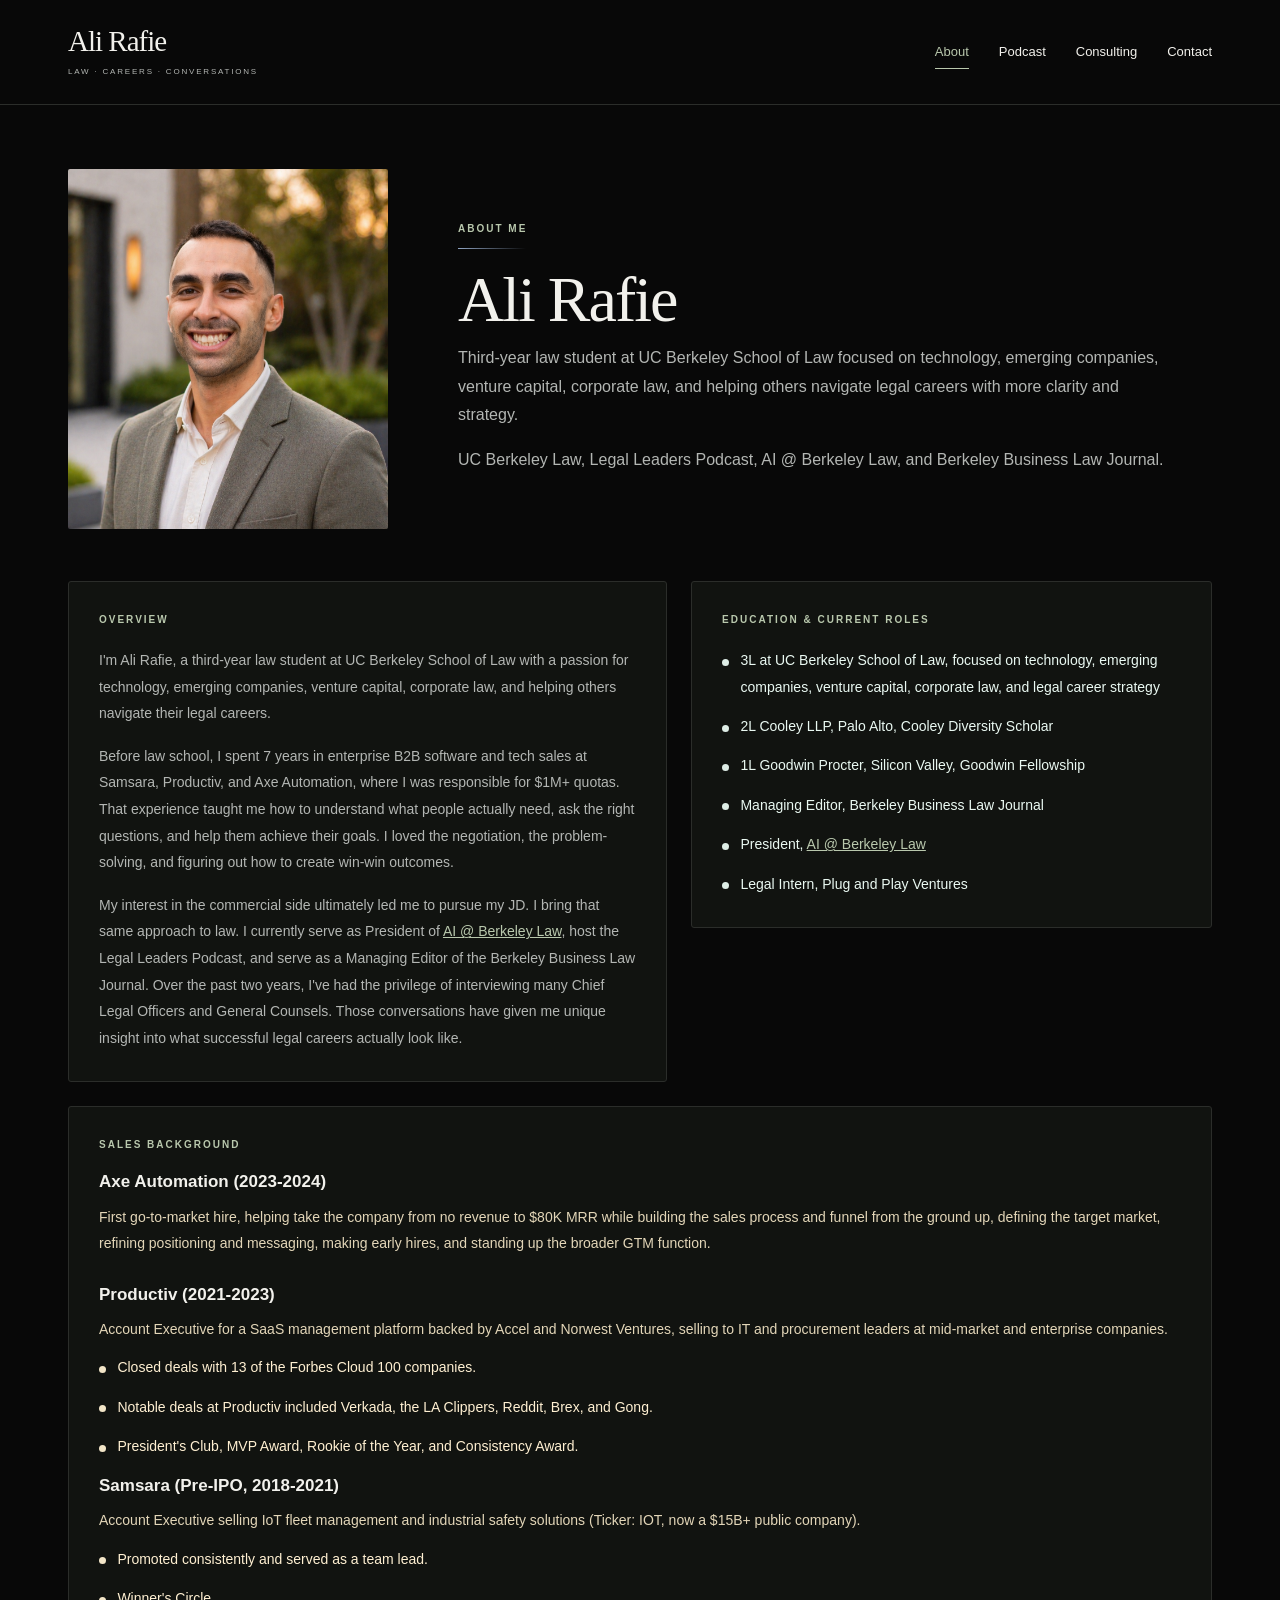
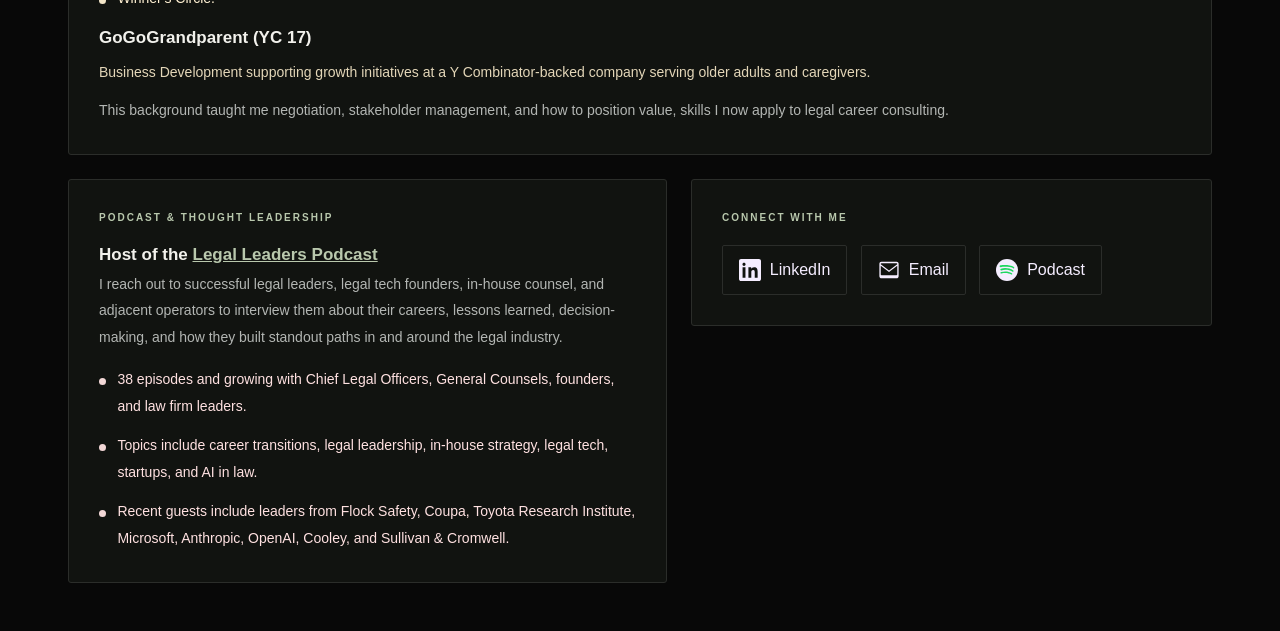
==== index.html @ e209bf21 "Remove duplicate people section label" ====
<!DOCTYPE html>
<html lang="en">
<head>
    <meta charset="UTF-8">
    <meta name="viewport" content="width=device-width, initial-scale=1.0">
    <title>Ali Rafie | UC Berkeley Law | Legal Leaders Podcast | Legal Career Consulting</title>
    <meta name="description" content="Ali Rafie is a UC Berkeley Law student, Legal Leaders Podcast host, and consultant focused on law school admissions, BigLaw recruiting, startups, corporate law, and legal career strategy." />
    <link rel="canonical" href="https://alirafie.com/" />
    <meta property="og:type" content="website" />
    <meta property="og:title" content="Ali Rafie | UC Berkeley Law | Legal Leaders Podcast | Legal Career Consulting" />
    <meta property="og:description" content="UC Berkeley Law student, Legal Leaders Podcast host, and consultant focused on law school admissions, BigLaw recruiting, startups, corporate law, and legal career strategy." />
    <meta property="og:url" content="https://alirafie.com/" />
    <meta property="og:image" content="https://alirafie.com/ChatGPT%20Image%20Apr%2019,%202026,%2010_20_06%20PM.png" />
    <meta name="twitter:card" content="summary_large_image" />
    <meta name="twitter:title" content="Ali Rafie | UC Berkeley Law | Legal Leaders Podcast | Legal Career Consulting" />
    <meta name="twitter:description" content="UC Berkeley Law student, Legal Leaders Podcast host, and consultant focused on law school admissions, BigLaw recruiting, startups, corporate law, and legal career strategy." />
    <meta name="twitter:image" content="https://alirafie.com/ChatGPT%20Image%20Apr%2019,%202026,%2010_20_06%20PM.png" />
    <script type="application/ld+json">
        {
            "@context": "https://schema.org",
            "@graph": [
                {
                    "@type": "Person",
                    "name": "Ali Rafie",
                    "url": "https://alirafie.com/",
                    "image": "https://alirafie.com/ChatGPT%20Image%20Apr%2019,%202026,%2010_20_06%20PM.png",
                    "jobTitle": "Law Student and Legal Career Consultant",
                    "affiliation": {
                        "@type": "CollegeOrUniversity",
                        "name": "UC Berkeley School of Law"
                    },
                    "sameAs": [
                        "https://www.linkedin.com/in/alirafie/",
                        "https://open.spotify.com/show/1u63TqRwYn2BxmLv1C9Q7E"
                    ]
                },
                {
                    "@type": "PodcastSeries",
                    "name": "Legal Leaders Podcast",
                    "url": "https://alirafie.com/#podcast",
                    "image": "https://alirafie.com/Facebook-Header%20copy.jpg",
                    "author": {
                        "@type": "Person",
                        "name": "Ali Rafie"
                    }
                },
                {
                    "@type": "WebSite",
                    "name": "Ali Rafie",
                    "url": "https://alirafie.com/"
                }
            ]
        }
    </script>
    <style>
        :root {
            --page-bg: #0f1419;
            --surface: #1a1f2e;
            --surface-2: #2a3441;
            --surface-3: #22303c;
            --text-primary: #ffffff;
            --text-secondary: #a0adb8;
            --accent: #1D9BF0;
            --accent-2: #00B4D8;
            --highlight: #FF8C00;
            --border: rgba(255, 255, 255, 0.1);
            --shadow: 0 18px 50px rgba(0, 0, 0, 0.28);
        }
        body {
            margin: 0;
            font-family: Inter, system-ui, -apple-system, BlinkMacSystemFont, "Segoe UI", sans-serif;
            background: radial-gradient(circle at top, #16202a 0%, var(--page-bg) 55%, #0b1016 100%);
            color: var(--text-primary);
            transition: background 0.25s ease, color 0.25s ease;
        }
        body.about-mode {
            background: #000;
        }
        body.consulting-mode {
            background: linear-gradient(180deg, #f7f3ec 0%, #ede5d8 100%);
            color: #25303b;
        }
        body.contact-mode {
            background: radial-gradient(circle at top, #31262b 0%, #1d1519 48%, #0d090b 100%);
        }
        .navbar {
            display: flex;
            justify-content: center;
            gap: 2rem;
            background: rgba(15, 20, 25, 0.92);
            color: var(--text-primary);
            padding: 1rem 0;
            position: sticky;
            top: 0;
            z-index: 100;
            backdrop-filter: blur(14px);
            border-bottom: 1px solid var(--border);
        }
        body.about-mode .navbar {
            background: rgba(0, 0, 0, 0.92);
            border-bottom-color: rgba(255, 255, 255, 0.08);
        }
        body.consulting-mode .navbar {
            background: rgba(255, 251, 245, 0.94);
            border-bottom-color: rgba(31, 62, 96, 0.1);
        }
        body.contact-mode .navbar {
            background: rgba(21, 14, 17, 0.92);
            border-bottom-color: rgba(255, 140, 122, 0.22);
        }
        .navbar a {
            color: var(--text-primary);
            text-decoration: none;
            font-weight: bold;
            transition: color 0.2s;
        }
        body.consulting-mode .navbar a {
            color: #31455c;
        }
        body.contact-mode .navbar a {
            color: #fff1ee;
        }
        .navbar a:hover {
            color: var(--accent);
        }
        body.consulting-mode .navbar a:hover {
            color: #9b7b3a;
        }
        body.contact-mode .navbar a:hover {
            color: #ff9b8b;
        }
        .container {
            max-width: 1240px;
            margin: 2.5rem auto;
            background: var(--surface);
            border-radius: 20px;
            box-shadow: var(--shadow);
            padding: 2.5rem 2.5rem;
            border: 1px solid var(--border);
        }
        body.about-mode .container {
            background: #111;
            border-color: rgba(255, 255, 255, 0.08);
            box-shadow: 0 4px 32px rgba(0, 0, 0, 0.35);
        }
        body.consulting-mode .container {
            background: linear-gradient(180deg, rgba(255, 255, 255, 0.98) 0%, rgba(249, 245, 237, 0.98) 100%);
            border-color: rgba(31, 62, 96, 0.08);
            box-shadow: 0 24px 60px rgba(37, 48, 59, 0.08);
        }
        body.contact-mode .container {
            background: linear-gradient(180deg, #1d1519 0%, #140f12 100%);
            border-color: rgba(255, 140, 122, 0.16);
            box-shadow: 0 18px 50px rgba(0, 0, 0, 0.34);
        }
        .profile-img {
            width: 280px;
            height: 280px;
            border-radius: 50%;
            object-fit: cover;
            margin-bottom: 24px;
            display: block;
            margin-left: auto;
            margin-right: auto;
            box-shadow: 0 4px 24px rgba(0,0,0,0.18);
            border: 4px solid transparent;
        }
        .podcast .profile-img {
            width: 100%;
            max-width: 420px;
            height: auto;
            border-radius: 12px;
            object-fit: contain;
            margin-bottom: 32px;
            box-shadow: 0 4px 24px rgba(0,0,0,0.18);
            background: #181818;
        }
        .about-section {
            width: 100%;
            color: #f5f5f5;
            display: grid;
            gap: 1.4rem;
            font-family: "Segoe UI", Arial, sans-serif;
        }
        .about-hero {
            display: grid;
            grid-template-columns: 320px minmax(0, 1fr);
            gap: 2rem;
            align-items: center;
            padding: 1.5rem 0 1rem 0;
        }
        .about-hero-copy {
            align-self: center;
        }
        .about-section .profile-img {
            width: 320px;
            height: 320px;
            object-fit: contain;
            border-radius: 20px;
            margin-bottom: 0;
            background: #111;
            border: 8px solid #111;
            box-shadow: 0 22px 44px rgba(0, 0, 0, 0.34);
        }
        .about-hero-copy h2 {
            margin: 0 0 0.75rem 0;
            font-size: clamp(2.6rem, 5vw, 3.4rem);
            letter-spacing: 0.01em;
            text-align: left;
        }
        .about-kicker {
            display: block;
            margin-bottom: 1rem;
            color: #9fb6d8;
            font-size: 0.82rem;
            font-weight: 700;
            letter-spacing: 0.18em;
            text-transform: uppercase;
        }
        .about-kicker::after {
            content: "";
            display: block;
            width: 68px;
            height: 1px;
            margin-top: 0.9rem;
            background: linear-gradient(90deg, rgba(159, 182, 216, 0.9), rgba(159, 182, 216, 0));
        }
        .about-intro {
            max-width: 720px;
            margin: 0 0 1rem 0;
            color: #ccd2dc;
            font-size: 1.06rem;
            line-height: 1.85;
        }
        .about-subtitle {
            margin: 0;
            color: #aeb8c6;
            font-size: 0.98rem;
            line-height: 1.8;
            max-width: 720px;
        }
        .about-grid {
            display: grid;
            grid-template-columns: 1fr;
            gap: 0;
        }
        .about-card {
            padding: 2.25rem 0;
            border-radius: 0;
            border: none;
            border-top: 1px solid rgba(255, 255, 255, 0.08);
            background: transparent;
            box-shadow: none;
        }
        .about-card.overview-card {
            border-top: none;
        }
        .about-card.education-card {
        }
        .about-card.sales-card {
        }
        .about-card.podcast-card {
        }
        .about-card.connect-card {
        }
        .about-section .section-title {
            margin: 0 0 1rem 0;
            font-size: 1.18rem;
            font-weight: 700;
            letter-spacing: 0.08em;
            text-transform: uppercase;
        }
        .about-card.overview-card .section-title {
            color: #b9d4ff;
        }
        .about-card.education-card .section-title {
            color: #9fe1c4;
        }
        .about-card.sales-card .section-title {
            color: #e9c982;
        }
        .about-card.podcast-card .section-title {
            color: #e1a8b6;
        }
        .about-card.connect-card .section-title {
            color: #c3b4e7;
        }
        .about-section p {
            font-size: 1.03rem;
            line-height: 1.8;
            color: #d1d7e0;
            margin: 0 0 1rem 0;
        }
        .about-section p:last-child {
            margin-bottom: 0;
        }
        .about-section ul,
        .about-section .sales-list,
        .about-section .podcast-list {
            list-style: none;
            padding: 0;
            margin: 0;
            display: grid;
            gap: 0.8rem;
        }
        .about-section ul li,
        .about-section .sales-list li,
        .about-section .podcast-list li {
            position: relative;
            padding-left: 1.15rem;
            color: #eef2f7;
            line-height: 1.7;
        }
        .about-section ul li:before,
        .about-section .sales-list li:before,
        .about-section .podcast-list li:before {
            content: "";
            position: absolute;
            left: 0;
            top: 0.72rem;
            width: 7px;
            height: 7px;
            border-radius: 50%;
            background: currentColor;
            opacity: 0.95;
        }
        .about-card.education-card ul li {
            color: #eaf9f2;
        }
        .about-card.sales-card .sales-list li {
            color: #fff0d2;
        }
        .about-card.podcast-card .podcast-list li {
            color: #ffe1e1;
        }
        .about-section .company {
            margin: 1.25rem 0 0.35rem 0;
            font-size: 1.1rem;
            font-weight: 700;
            color: #fff;
        }
        .about-section .company:first-of-type {
            margin-top: 0;
        }
        .about-section .role {
            margin-bottom: 0.75rem;
            color: #b8c0cb;
            line-height: 1.7;
        }
        .about-company-stack {
            display: grid;
            gap: 1rem;
        }
        .about-company-block {
            display: grid;
            grid-template-columns: minmax(0, 1fr);
            gap: 0.7rem;
            align-items: start;
        }
        .about-company-header {
            display: flex;
            align-items: center;
            gap: 0.9rem;
            flex-wrap: wrap;
        }
        .about-company-logo {
            display: block;
            width: auto;
            max-width: 130px;
            height: 28px;
            object-fit: contain;
        }
        .about-company-stack {
            margin-top: 0.25rem;
        }
        .about-card.sales-card .role {
            color: #e3d6b8;
        }
        .about-card.sales-card .company {
            margin-top: 0;
            margin-bottom: 0;
        }
        .about-section .connect-links {
            display: flex;
            flex-wrap: wrap;
            gap: 0.85rem;
            align-items: center;
        }
        .about-section .connect-links a {
            color: #f5edff;
            font-size: 1rem;
            text-decoration: none;
            transition: transform 0.2s, border-color 0.2s, background 0.2s;
            display: inline-flex;
            align-items: center;
            gap: 0.55rem;
            padding: 0.8rem 1rem;
            border-radius: 14px;
            border: 1px solid rgba(212, 187, 255, 0.2);
            background: rgba(212, 187, 255, 0.08);
        }
        .about-section .connect-links a:hover {
            transform: translateY(-2px);
            border-color: rgba(212, 187, 255, 0.4);
            background: rgba(212, 187, 255, 0.14);
        }
        .about-section .connect-links svg {
            width: 22px;
            height: 22px;
            vertical-align: middle;
        }
        @media (max-width: 900px) {
            .container {
                max-width: 98vw;
                padding: 1.2rem 0.5rem;
            }
            .about-hero,
            .about-grid {
                grid-template-columns: 1fr;
            }
            .about-section .profile-img {
                width: min(95vw, 320px);
                height: auto;
            }
            .about-company-block {
                grid-template-columns: 1fr;
            }
            .about-company-logo {
                max-width: 120px;
                height: 26px;
            }
        }
        .about-section h2 {
            font-size: 2.2rem;
            font-weight: 700;
            margin-bottom: 0.5rem;
        }
        .about-section .subheading {
            font-size: 1.15rem;
            font-weight: 500;
            color: #bbb;
            margin-bottom: 1.5rem;
            text-align: center;
        }
        .about-section .bio {
            font-size: 1.08rem;
            line-height: 1.7;
            margin-bottom: 1.5rem;
            text-align: left;
            max-width: 600px;
        }
        .about-section .credentials {
            list-style: none;
            padding: 0;
            margin: 0 0 1.5rem 0;
            width: 100%;
            max-width: 600px;
        }
        .about-section .credentials li {
            padding: 0.4rem 0 0.4rem 1.5rem;
            position: relative;
            font-size: 1rem;
        }
        .about-section .credentials li:before {
            content: '\2022';
            position: absolute;
            left: 0;
            color: #ff5252;
            font-size: 1.2rem;
            top: 0.2rem;
        }
        .about-section .links {
            display: flex;
            gap: 1.2rem;
            margin-bottom: 1.5rem;
            align-items: center;
        }
        .about-section .links a {
            color: #ff5252;
            text-decoration: none;
            font-weight: 500;
            transition: color 0.2s, border-bottom 0.2s;
            border-bottom: 1.5px solid transparent;
        }
        .about-section .links a:hover {
            color: #fff;
            border-bottom: 1.5px solid #ff5252;
        }
        .about-section .linkedin {
            width: 28px;
            height: 28px;
            display: inline-block;
            vertical-align: middle;
            filter: grayscale(1) brightness(2);
            transition: filter 0.2s;
        }
        .about-section .linkedin:hover {
            filter: grayscale(0) brightness(1.2);
        }
        .about-section .interests {
            font-size: 0.97rem;
            color: #aaa;
            margin-top: 2rem;
            text-align: center;
        }
        @media (max-width: 700px) {
            .about-section {
                padding: 1.2rem 0.5rem 1.2rem 0.5rem;
            }
            .about-section .bio, .about-section .credentials {
                max-width: 98vw;
            }
            .profile-img {
                width: 95vw;
                height: auto;
                max-width: 320px;
                max-height: 320px;
            }
        }
        .about-section a,
        .about-section a:visited {
            color: #ff5252;
        }
        h2 {
            text-align: center;
            margin-top: 0;
        }
        .red {
            color: red;
        }
        .section {
            display: none;
        }
        .section.active {
            display: block;
        }
        .podcast-section {
            display: none;
        }
        .podcast-section.active {
            display: block;
        }
        .podcast-page {
            padding: 1.5rem 0 2.5rem 0;
        }
        .podcast-hero {
            display: grid;
            grid-template-columns: 1fr;
            gap: 2rem;
            align-items: stretch;
            margin-bottom: 3rem;
        }
        .podcast-banner {
            width: min(100%, 860px);
            height: auto;
            display: block;
            margin: 0 auto;
            border-radius: 22px;
            border: 1px solid var(--border);
            box-shadow: var(--shadow);
            background: #0f1419;
        }
        .podcast-cover {
            width: 100%;
            max-width: 360px;
            height: auto;
            display: block;
            margin: 0 auto;
            border-radius: 24px;
            object-fit: contain;
            background: var(--surface-2);
            border: 1px solid var(--border);
            box-shadow: var(--shadow);
        }
        .podcast-hero-copy h2 {
            margin-bottom: 0.75rem;
            font-size: clamp(2.5rem, 5vw, 3rem);
            text-align: left;
        }
        .podcast-subtitle {
            margin: 0 0 1.5rem 0;
            color: var(--text-secondary);
            font-size: 1.1rem;
            line-height: 1.7;
            max-width: 720px;
        }
        .podcast-stat-row,
        .podcast-actions,
        .podcast-toolbar,
        .podcast-toolbar-actions,
        .episode-tags,
        .episode-links,
        .podcast-platform-links {
            display: flex;
            flex-wrap: wrap;
            gap: 0.75rem;
        }
        .podcast-stat-chip,
        .podcast-platform-links a {
            padding: 0.75rem 1rem;
            border-radius: 999px;
            background: rgba(255, 255, 255, 0.05);
            border: 1px solid var(--border);
            color: var(--text-primary);
            font-size: 0.96rem;
        }
        .podcast-toolbar {
            justify-content: space-between;
            align-items: center;
            gap: 1rem;
            margin-bottom: 3rem;
        }
        .podcast-search {
            flex: 1 1 380px;
            min-width: 260px;
            padding: 0.95rem 1rem;
            border-radius: 12px;
            border: 1px solid var(--border);
            background: var(--surface-2);
            color: var(--text-primary);
            font-size: 1rem;
        }
        .podcast-search::placeholder {
            color: var(--text-secondary);
        }
        .podcast-filter {
            padding: 0.9rem 1rem;
            border-radius: 12px;
            border: 1px solid var(--border);
            background: var(--surface-2);
            color: var(--text-primary);
            font-size: 0.98rem;
        }
        .section-block {
            margin-top: 5rem;
        }
        .section-block:first-of-type {
            margin-top: 0;
        }
        .section-heading-row {
            display: flex;
            flex-wrap: wrap;
            justify-content: space-between;
            align-items: flex-end;
            gap: 1rem;
            margin-bottom: 2rem;
        }
        .section-heading-row h3 {
            margin: 0;
            font-size: clamp(1.9rem, 4vw, 2rem);
            color: var(--text-primary);
        }
        .section-subtitle {
            margin: 0.6rem 0 0 0;
            color: var(--text-secondary);
            font-size: 1rem;
            line-height: 1.6;
            max-width: 760px;
        }
        .section-count {
            color: var(--text-secondary);
            font-size: 0.95rem;
            white-space: nowrap;
        }
        .section-rule {
            width: 100%;
            height: 2px;
            background: linear-gradient(90deg, var(--accent) 0%, rgba(29, 155, 240, 0.1) 100%);
            border-radius: 999px;
            margin-top: 1rem;
        }
        .episode-list {
            display: grid;
            gap: 1.25rem;
        }
        .episode-card {
            display: grid;
            grid-template-columns: 100px minmax(0, 1fr) 220px;
            gap: 1.5rem;
            align-items: start;
            background: var(--surface-2);
            border: 1px solid var(--border);
            border-radius: 12px;
            padding: 24px;
            transition: transform 0.3s ease, box-shadow 0.3s ease, border-color 0.3s ease;
        }
        .episode-card:hover {
            transform: translateY(-4px);
            box-shadow: 0 22px 60px rgba(0, 0, 0, 0.28);
            border-color: rgba(29, 155, 240, 0.6);
        }
        .episode-avatar-wrap {
            position: relative;
        }
        .episode-avatar,
        .episode-avatar-fallback {
            width: 100px;
            height: 100px;
            border-radius: 50%;
            display: flex;
            align-items: center;
            justify-content: center;
            border: 2px solid rgba(255, 255, 255, 0.12);
            box-shadow: 0 12px 30px rgba(0, 0, 0, 0.24);
            overflow: hidden;
        }
        .episode-avatar {
            object-fit: cover;
            background: var(--surface-3);
        }
        .episode-avatar-fallback {
            color: #fff;
            font-size: 1.55rem;
            font-weight: 700;
            letter-spacing: 0.04em;
        }
        .episode-badge {
            position: absolute;
            top: -8px;
            right: -10px;
            padding: 0.35rem 0.55rem;
            border-radius: 999px;
            background: var(--highlight);
            color: #09121a;
            font-size: 0.7rem;
            font-weight: 800;
            letter-spacing: 0.08em;
            text-transform: uppercase;
        }
        .episode-content {
            min-width: 0;
        }
        .episode-title {
            display: inline-block;
            color: var(--text-primary);
            text-decoration: none;
            font-size: 1.25rem;
            font-weight: 700;
            line-height: 1.4;
            margin-bottom: 0.45rem;
        }
        .episode-title:hover {
            color: var(--accent);
        }
        .episode-guest {
            color: var(--text-secondary);
            font-size: 1rem;
            margin-bottom: 0.35rem;
        }
        .episode-meta-line {
            color: var(--text-secondary);
            font-size: 0.9rem;
            margin-bottom: 0.85rem;
        }
        .episode-summary {
            color: #d8e0e8;
            font-size: 0.97rem;
            line-height: 1.7;
            margin: 0 0 1rem 0;
        }
        .topic-tag {
            padding: 6px 12px;
            border-radius: 16px;
            font-size: 0.75rem;
            font-weight: 700;
            letter-spacing: 0.08em;
            text-transform: uppercase;
            border: 1px solid transparent;
        }
        .tag-leadership {
            color: #7ec8ff;
            background: rgba(29, 155, 240, 0.14);
            border-color: rgba(29, 155, 240, 0.28);
        }
        .tag-in-house {
            color: #72f0ff;
            background: rgba(0, 180, 216, 0.14);
            border-color: rgba(0, 180, 216, 0.28);
        }
        .tag-biglaw {
            color: #c6b4ff;
            background: rgba(130, 96, 255, 0.14);
            border-color: rgba(130, 96, 255, 0.28);
        }
        .tag-legal-tech {
            color: #8be28f;
            background: rgba(46, 204, 113, 0.14);
            border-color: rgba(46, 204, 113, 0.28);
        }
        .tag-startups {
            color: #ffc27a;
            background: rgba(255, 140, 0, 0.14);
            border-color: rgba(255, 140, 0, 0.28);
        }
        .tag-career-transitions {
            color: #ffb3d2;
            background: rgba(255, 86, 146, 0.14);
            border-color: rgba(255, 86, 146, 0.28);
        }
        .tag-ai {
            color: #ff9f9f;
            background: rgba(255, 82, 82, 0.14);
            border-color: rgba(255, 82, 82, 0.28);
        }
        .episode-media {
            display: flex;
            flex-direction: column;
            align-items: center;
            gap: 0.85rem;
        }
        .episode-short,
        .episode-short-placeholder {
            width: 200px;
            height: 355px;
            border-radius: 16px;
            border: 1px solid var(--border);
            background: #111926;
            overflow: hidden;
        }
        .episode-short {
            display: block;
        }
        .episode-short-placeholder {
            display: flex;
            flex-direction: column;
            justify-content: center;
            align-items: center;
            padding: 1rem;
            text-align: center;
            color: var(--text-secondary);
        }
        .short-placeholder-label {
            font-size: 0.7rem;
            text-transform: uppercase;
            letter-spacing: 0.1em;
            color: var(--accent-2);
            margin-bottom: 0.55rem;
        }
        .short-placeholder-token {
            font-family: ui-monospace, SFMono-Regular, Menlo, Monaco, Consolas, monospace;
            font-size: 0.74rem;
            line-height: 1.55;
            color: #d9e6f2;
            word-break: break-word;
        }
        .episode-links {
            margin-top: 1rem;
            align-items: center;
        }
        .episode-feature-links {
            display: flex;
            flex-wrap: wrap;
            gap: 0.7rem;
            margin-top: 0.85rem;
        }
        .episode-feature-link {
            display: inline-flex;
            align-items: center;
            min-height: 40px;
            padding: 0.65rem 0.9rem;
            border-radius: 8px;
            border: 1px solid rgba(203, 170, 104, 0.26);
            background: rgba(203, 170, 104, 0.1);
            color: #f2dba9;
            font-size: 0.86rem;
            font-weight: 700;
            text-decoration: none;
        }
        .episode-feature-link:hover {
            border-color: rgba(203, 170, 104, 0.44);
            background: rgba(203, 170, 104, 0.16);
        }
        .podcast-button {
            display: inline-flex;
            align-items: center;
            justify-content: center;
            min-height: 48px;
            padding: 12px 24px;
            border-radius: 8px;
            border: 1px solid transparent;
            font-size: 1rem;
            font-weight: 600;
            text-decoration: none;
            transition: transform 0.25s ease, background 0.25s ease, border-color 0.25s ease, color 0.25s ease;
            cursor: pointer;
        }
        .podcast-button:hover {
            transform: scale(1.05);
        }
        .podcast-button.primary {
            background: var(--accent);
            color: #fff;
        }
        .podcast-button.primary:hover {
            background: #1488d2;
        }
        .podcast-button.secondary {
            background: transparent;
            border-color: rgba(29, 155, 240, 0.55);
            color: var(--accent);
        }
        .podcast-button.secondary:hover {
            background: rgba(29, 155, 240, 0.1);
        }
        .podcast-button.disabled {
            opacity: 0.65;
        }
        .podcast-button.brand-button {
            gap: 0.55rem;
        }
        .podcast-button.brand-spotify {
            background: #1ED760;
            border-color: #1ED760;
            color: #000000;
        }
        .podcast-button.brand-spotify:hover {
            background: #1ED760;
        }
        .podcast-button.brand-youtube {
            background: #FF0000;
            border-color: #FF0000;
            color: #FFFFFF;
        }
        .podcast-button.brand-youtube:hover {
            background: #FF0000;
        }
        .podcast-button.brand-apple {
            background: #872EC4;
            border-color: #872EC4;
            color: #FFFFFF;
        }
        .podcast-button.brand-apple:hover {
            background: #872EC4;
        }
        .podcast-button .button-icon {
            width: 18px;
            height: 18px;
            display: inline-block;
            flex: 0 0 auto;
        }
        .podcast-empty {
            padding: 1.5rem;
            border-radius: 12px;
            background: rgba(255, 255, 255, 0.04);
            border: 1px dashed rgba(255, 255, 255, 0.15);
            color: var(--text-secondary);
        }
        .subscribe-card {
            margin-top: 5rem;
            padding: 2rem;
            background: linear-gradient(135deg, rgba(29, 155, 240, 0.12), rgba(0, 180, 216, 0.08));
            border: 1px solid rgba(29, 155, 240, 0.2);
            border-radius: 18px;
        }
        .podcast-press-strip {
            margin-top: 1rem;
            padding: 0.85rem;
            border-radius: 12px;
            background: rgba(255, 255, 255, 0.04);
            border: 1px solid rgba(203, 170, 104, 0.18);
        }
        .podcast-press-heading {
            margin-bottom: 0.55rem;
            color: var(--text-secondary);
            font-size: 0.78rem;
            font-weight: 800;
            letter-spacing: 0.12em;
            text-transform: uppercase;
        }
        .podcast-press-links {
            display: flex;
            flex-wrap: wrap;
            gap: 0.6rem;
        }
        .podcast-press-link {
            display: inline-flex;
            align-items: center;
            min-height: 38px;
            padding: 0.6rem 0.8rem;
            border-radius: 8px;
            border: 1px solid rgba(29, 155, 240, 0.24);
            background: rgba(29, 155, 240, 0.08);
            color: var(--text-primary);
            font-size: 0.86rem;
            font-weight: 700;
            text-decoration: none;
        }
        .podcast-press-link:hover {
            border-color: rgba(29, 155, 240, 0.42);
            background: rgba(29, 155, 240, 0.12);
        }
        .consulting-feature-card {
            margin-top: 3rem;
            padding: 1.7rem 1.8rem;
            border-radius: 18px;
            background: rgba(255, 255, 255, 0.04);
            border: 1px solid rgba(203, 170, 104, 0.18);
        }
        .consulting-feature-card h3 {
            margin: 0 0 0.75rem 0;
            font-size: 1.55rem;
        }
        .consulting-feature-card p {
            margin: 0 0 1rem 0;
            color: var(--text-secondary);
            line-height: 1.7;
            max-width: 820px;
        }
        .feature-link-card {
            display: block;
            padding: 1rem;
            border-radius: 12px;
            border: 1px solid rgba(29, 155, 240, 0.22);
            background: rgba(29, 155, 240, 0.08);
            color: var(--text-primary);
            text-decoration: none;
        }
        .feature-link-card:hover {
            border-color: rgba(29, 155, 240, 0.42);
            background: rgba(29, 155, 240, 0.12);
        }
        .feature-link-card span {
            display: block;
            margin-bottom: 0.4rem;
            color: var(--accent-2);
            font-size: 0.76rem;
            font-weight: 800;
            letter-spacing: 0.12em;
            text-transform: uppercase;
        }
        .feature-link-card strong {
            display: block;
            margin-bottom: 0.4rem;
            font-size: 1rem;
            line-height: 1.4;
        }
        .feature-link-card p {
            margin: 0;
            font-size: 0.92rem;
        }
        .subscribe-card h3 {
            margin: 0 0 0.75rem 0;
            font-size: 1.8rem;
        }
        .subscribe-card p {
            margin: 0 0 1rem 0;
            color: var(--text-secondary);
            line-height: 1.7;
            max-width: 720px;
        }
        .subscribe-form {
            display: flex;
            flex-wrap: wrap;
            gap: 0.75rem;
            margin-bottom: 1rem;
        }
        .subscribe-form input {
            flex: 1 1 280px;
            min-height: 48px;
            padding: 0.9rem 1rem;
            border-radius: 10px;
            border: 1px solid var(--border);
            background: rgba(255, 255, 255, 0.05);
            color: var(--text-primary);
            font-size: 1rem;
        }
        .consulting-section {
            padding: 1rem 0 2rem 0;
        }
        body.consulting-mode .consulting-section {
            color: #25303b;
        }
        .consulting-section .profile-img {
            width: 100%;
            max-width: 280px;
            height: auto;
            border-radius: 20px;
            object-fit: cover;
            margin-bottom: 1.75rem;
        }
        .consulting-hero {
            text-align: center;
            margin-bottom: 2.5rem;
        }
        .consulting-kicker {
            display: inline-block;
            margin-bottom: 1rem;
            font-size: 0.95rem;
            font-weight: 800;
            letter-spacing: 0.18em;
            text-transform: uppercase;
            color: #8e6b2f;
        }
        .consulting-hero h2 {
            font-size: clamp(2.2rem, 4vw, 3rem);
            margin-bottom: 0.75rem;
        }
        .consulting-subtitle {
            max-width: 760px;
            margin: 0 auto 1rem auto;
            color: var(--text-secondary);
            font-size: 1.08rem;
            line-height: 1.8;
        }
        .consulting-availability-note {
            margin-top: 0.85rem;
            color: #6f7d89;
            font-size: 0.88rem;
            line-height: 1.55;
        }
        body.consulting-mode .consulting-subtitle {
            color: #5a6470;
        }
        .consulting-chip-row,
        .consulting-list,
        .consulting-outcomes {
            display: flex;
            flex-wrap: wrap;
            gap: 0.75rem;
        }
        .consulting-chip {
            padding: 0.7rem 1rem;
            border-radius: 999px;
            background: rgba(29, 155, 240, 0.12);
            border: 1px solid rgba(29, 155, 240, 0.2);
            color: #cfe9ff;
            font-size: 0.95rem;
        }
        body.consulting-mode .consulting-chip {
            background: rgba(31, 62, 96, 0.08);
            border-color: rgba(31, 62, 96, 0.16);
            color: #24384b;
        }
        .consulting-proof {
            margin: 2rem 0 2.5rem 0;
            padding: 1.75rem 1.8rem;
            border-radius: 18px;
            background: rgba(255, 255, 255, 0.04);
            border: 1px solid rgba(203, 170, 104, 0.14);
            box-shadow: 0 16px 36px rgba(0, 0, 0, 0.22);
        }
        body.consulting-mode .consulting-proof {
            background: linear-gradient(180deg, rgba(255, 255, 255, 0.96), rgba(246, 248, 251, 0.96));
            border-color: rgba(31, 62, 96, 0.1);
            box-shadow: 0 16px 36px rgba(37, 48, 59, 0.06);
        }
        body.consulting-mode .consulting-feature-card {
            background: linear-gradient(180deg, rgba(255, 255, 255, 0.96), rgba(246, 248, 251, 0.96));
            border-color: rgba(31, 62, 96, 0.1);
            box-shadow: 0 16px 36px rgba(37, 48, 59, 0.06);
        }
        body.consulting-mode .consulting-feature-card p {
            color: #52606d;
        }
        body.consulting-mode .consulting-feature-card .feature-link-card {
            background: rgba(31, 62, 96, 0.06);
            border-color: rgba(31, 62, 96, 0.12);
            color: #1f2f3d;
        }
        body.consulting-mode .consulting-feature-card .feature-link-card span {
            color: #8e6b2f;
        }
        .consulting-proof h3 {
            margin: 0 0 1rem 0;
            font-size: 1.55rem;
            line-height: 1.3;
        }
        .consulting-proof p {
            margin: 0 0 1rem 0;
            color: #c8cfbd;
            line-height: 1.8;
            max-width: 920px;
        }
        body.consulting-mode .consulting-proof p {
            color: #52606d;
        }
        .consulting-proof p:last-child {
            margin-bottom: 0;
        }
        .consulting-services {
            margin-top: 2.5rem;
        }
        .consulting-services-header {
            margin-bottom: 1.5rem;
        }
        .consulting-services-header h3 {
            margin: 0;
            font-size: clamp(2rem, 4vw, 2.4rem);
            letter-spacing: 0.01em;
        }
        .consulting-services-header p {
            margin: 0.9rem 0 0 0;
            color: #c8cfbd;
            line-height: 1.8;
            max-width: 920px;
        }
        body.consulting-mode .consulting-services-header p {
            color: #5a6470;
        }
        body.consulting-mode .consulting-services-header h3,
        body.consulting-mode .consulting-proof h3,
        body.consulting-mode .consulting-cta h3,
        body.consulting-mode .consulting-price-card h3,
        body.consulting-mode .consulting-steps-card h3 {
            color: #1f2f3d;
        }
        .consulting-service-grid {
            display: grid;
            grid-template-columns: repeat(2, minmax(0, 1fr));
            gap: 1.5rem;
            align-items: stretch;
        }
        .consulting-service-block {
            position: relative;
            padding: 1.8rem;
            border: 1px solid rgba(31, 62, 96, 0.12);
            border-radius: 24px;
            overflow: hidden;
            box-shadow: 0 18px 42px rgba(37, 48, 59, 0.08);
        }
        .consulting-service-block::before {
            content: "";
            position: absolute;
            inset: 0;
            pointer-events: none;
            border-radius: 24px;
            background: linear-gradient(180deg, rgba(255, 255, 255, 0.05), transparent 34%);
        }
        .consulting-service-block.applications {
            border-color: rgba(52, 98, 153, 0.26);
            background:
                radial-gradient(circle at top left, rgba(74, 160, 255, 0.18), transparent 42%),
                linear-gradient(180deg, rgba(242, 248, 255, 1), rgba(224, 235, 248, 1));
        }
        .consulting-service-block.recruiting {
            border-color: rgba(166, 126, 55, 0.28);
            background:
                radial-gradient(circle at top right, rgba(203, 170, 104, 0.2), transparent 42%),
                linear-gradient(180deg, rgba(255, 250, 240, 1), rgba(242, 229, 203, 1));
        }
        .consulting-service-label {
            display: inline-flex;
            align-items: center;
            margin-bottom: 1rem;
            padding: 0.45rem 0.8rem;
            border-radius: 999px;
            font-size: 0.76rem;
            font-weight: 800;
            letter-spacing: 0.14em;
            text-transform: uppercase;
        }
        .consulting-service-block.applications .consulting-service-label {
            background: rgba(52, 98, 153, 0.14);
            border: 1px solid rgba(52, 98, 153, 0.22);
            color: #1f456d;
        }
        .consulting-service-block.recruiting .consulting-service-label {
            background: rgba(166, 126, 55, 0.16);
            border: 1px solid rgba(166, 126, 55, 0.24);
            color: #5d4113;
        }
        .consulting-service-title {
            margin: 0 0 0.75rem 0;
            font-size: clamp(1.8rem, 3.5vw, 2.2rem);
            line-height: 1.2;
        }
        body.consulting-mode .consulting-service-title {
            color: #1f2f3d;
        }
        .consulting-service-copy {
            margin: 0 0 1rem 0;
            color: #c8cfbd;
            line-height: 1.8;
            max-width: 980px;
        }
        body.consulting-mode .consulting-service-copy {
            color: #42515f;
        }
        .consulting-service-list {
            list-style: none;
            padding: 0;
            margin: 1.15rem 0 0 0;
            display: grid;
            gap: 0.9rem;
            max-width: 980px;
        }
        .consulting-service-list li {
            position: relative;
            padding-left: 1.2rem;
            color: #dce2d1;
            line-height: 1.7;
        }
        body.consulting-mode .consulting-service-list li {
            color: #2f3c48;
        }
        .consulting-service-list li::before {
            content: "";
            position: absolute;
            left: 0;
            top: 0.72rem;
            width: 7px;
            height: 7px;
            border-radius: 50%;
            background: #d7b56c;
        }
        .consulting-service-block.applications .consulting-service-list li::before {
            background: #72c6ff;
            box-shadow: 0 0 0 5px rgba(114, 198, 255, 0.12);
        }
        .consulting-service-block.recruiting .consulting-service-list li::before {
            background: #a67e37;
            box-shadow: 0 0 0 5px rgba(166, 126, 55, 0.12);
        }
        .consulting-grid {
            display: grid;
            grid-template-columns: repeat(3, minmax(0, 1fr));
            gap: 1.25rem;
            margin: 2rem 0;
        }
        .consulting-card {
            background: var(--surface-2);
            border: 1px solid var(--border);
            border-radius: 16px;
            padding: 1.5rem;
            box-shadow: 0 16px 40px rgba(0, 0, 0, 0.18);
        }
        body.consulting-mode .consulting-card,
        body.consulting-mode .consulting-panel,
        body.consulting-mode .consulting-price-card,
        body.consulting-mode .consulting-steps-card {
            background: rgba(255, 255, 255, 0.94);
            border-color: rgba(31, 62, 96, 0.1);
            box-shadow: 0 16px 36px rgba(37, 48, 59, 0.06);
        }
        .consulting-card h3 {
            margin: 0 0 0.75rem 0;
            font-size: 1.18rem;
        }
        .consulting-card p {
            margin: 0;
            color: var(--text-secondary);
            line-height: 1.7;
        }
        body.consulting-mode .consulting-card p,
        body.consulting-mode .consulting-cta p {
            color: #556270;
        }
        .consulting-detail-grid {
            display: grid;
            grid-template-columns: 1.1fr 0.9fr;
            gap: 1.5rem;
            margin-top: 2rem;
        }
        .consulting-panel {
            background: rgba(255, 255, 255, 0.03);
            border: 1px solid var(--border);
            border-radius: 16px;
            padding: 1.5rem;
        }
        .consulting-panel h3 {
            margin: 0 0 1rem 0;
            font-size: 1.2rem;
        }
        .consulting-list {
            flex-direction: column;
            gap: 0.8rem;
        }
        .consulting-list-item {
            color: #dbe5ee;
            line-height: 1.65;
            padding-left: 1.1rem;
            position: relative;
        }
        body.consulting-mode .consulting-list-item,
        body.consulting-mode .consulting-step-copy,
        body.consulting-mode .consulting-payment-split {
            color: #4f5b67;
        }
        .consulting-list-item::before {
            content: "";
            position: absolute;
            left: 0;
            top: 0.68rem;
            width: 7px;
            height: 7px;
            border-radius: 50%;
            background: var(--accent-2);
        }
        body.consulting-mode .consulting-list-item::before {
            background: #d7b56c;
        }
        .consulting-outcomes {
            margin-top: 1rem;
        }
        .consulting-outcome {
            padding: 0.95rem 1rem;
            border-radius: 12px;
            background: rgba(255, 140, 0, 0.08);
            border: 1px solid rgba(255, 140, 0, 0.18);
            color: #ffe1b8;
            flex: 1 1 220px;
        }
        body.consulting-mode .consulting-outcome {
            background: rgba(255, 255, 255, 0.86);
            border-color: rgba(31, 62, 96, 0.14);
            color: #2b4359;
        }
        .consulting-cta {
            margin-top: 2rem;
            padding: 1.75rem;
            border-radius: 18px;
            background: linear-gradient(135deg, rgba(29, 155, 240, 0.14), rgba(255, 140, 0, 0.08));
            border: 1px solid rgba(29, 155, 240, 0.18);
            text-align: left;
        }
        body.consulting-mode .consulting-cta {
            background: linear-gradient(135deg, rgba(244, 248, 253, 1), rgba(250, 244, 233, 1));
            border-color: rgba(31, 62, 96, 0.1);
        }
        .consulting-cta h3 {
            margin: 0 0 0.75rem 0;
            font-size: 1.45rem;
        }
        .consulting-cta p {
            margin: 0 0 1rem 0;
            color: var(--text-secondary);
            line-height: 1.7;
            max-width: 760px;
        }
        .consulting-booking {
            margin-top: 2rem;
            display: grid;
            grid-template-columns: 1.05fr 0.95fr;
            gap: 1.5rem;
        }
        .consulting-price-card,
        .consulting-steps-card {
            background: var(--surface-2);
            border: 1px solid var(--border);
            border-radius: 18px;
            padding: 1.5rem;
            box-shadow: 0 16px 40px rgba(0, 0, 0, 0.18);
        }
        .consulting-price-card h3,
        .consulting-steps-card h3 {
            margin: 0 0 0.8rem 0;
            font-size: 1.25rem;
        }
        .consulting-price {
            display: flex;
            align-items: baseline;
            gap: 0.45rem;
            margin-bottom: 0.75rem;
        }
        .consulting-price strong {
            font-size: 2.2rem;
            line-height: 1;
            color: #fff;
        }
        body.consulting-mode .consulting-price strong {
            color: #1f2f3d;
        }
        .consulting-price span {
            color: var(--text-secondary);
            font-size: 1rem;
        }
        body.consulting-mode .consulting-price span {
            color: #667280;
        }
        .consulting-free-note {
            display: inline-flex;
            align-items: center;
            padding: 0.55rem 0.8rem;
            border-radius: 999px;
            background: rgba(0, 180, 216, 0.12);
            border: 1px solid rgba(0, 180, 216, 0.22);
            color: #9befff;
            font-size: 0.93rem;
            margin-bottom: 1rem;
        }
        body.consulting-mode .consulting-free-note {
            background: rgba(68, 132, 108, 0.1);
            border-color: rgba(68, 132, 108, 0.16);
            color: #2c5b4b;
        }
        .consulting-package-list {
            display: grid;
            gap: 0.75rem;
            margin: 1rem 0 0 0;
        }
        .consulting-package-item {
            padding: 0.95rem 1rem;
            border-radius: 14px;
            background: rgba(255, 255, 255, 0.03);
            border: 1px solid rgba(255, 255, 255, 0.08);
        }
        .consulting-package-item strong {
            display: block;
            color: #f7f3e9;
            font-size: 1rem;
            margin-bottom: 0.25rem;
        }
        body.consulting-mode .consulting-package-item {
            background: rgba(248, 250, 252, 1);
            border-color: rgba(31, 62, 96, 0.08);
        }
        body.consulting-mode .consulting-package-item strong {
            color: #1f2f3d;
        }
        .consulting-package-item span {
            display: block;
            color: #cbd3c0;
            line-height: 1.65;
            font-size: 0.96rem;
        }
        body.consulting-mode .consulting-package-item span {
            color: #5a6774;
        }
        body.consulting-mode .consulting-payment-split {
            background: rgba(244, 248, 253, 1);
            border-color: rgba(31, 62, 96, 0.08);
        }
        .consulting-payment-row,
        .consulting-booking-actions {
            display: flex;
            flex-wrap: wrap;
            gap: 0.75rem;
            margin-top: 1rem;
        }
        .consulting-payment-split {
            margin-top: 1rem;
            padding: 1rem;
            border-radius: 14px;
            background: rgba(255, 255, 255, 0.03);
            border: 1px solid var(--border);
            color: #dbe5ee;
            line-height: 1.7;
        }
        .consulting-step-list {
            display: grid;
            gap: 0.85rem;
            margin-top: 1rem;
        }
        .consulting-step {
            display: grid;
            grid-template-columns: 34px 1fr;
            gap: 0.8rem;
            align-items: start;
        }
        .consulting-step-number {
            width: 34px;
            height: 34px;
            border-radius: 50%;
            display: flex;
            align-items: center;
            justify-content: center;
            background: rgba(29, 155, 240, 0.18);
            border: 1px solid rgba(29, 155, 240, 0.28);
            color: #fff;
            font-size: 0.95rem;
            font-weight: 700;
        }
        body.consulting-mode .consulting-step-number {
            background: rgba(31, 62, 96, 0.08);
            border-color: rgba(31, 62, 96, 0.14);
            color: #2f465d;
        }
        .consulting-step-copy {
            color: #dbe5ee;
            line-height: 1.65;
        }
        body.consulting-mode .consulting-section .podcast-button.primary {
            background: #2f465d;
            color: #f8fbff;
        }
        body.consulting-mode .consulting-section .podcast-button.primary:hover {
            background: #24384b;
        }
        body.consulting-mode .consulting-section .podcast-button.secondary {
            border-color: rgba(31, 62, 96, 0.18);
            color: #24384b;
            background: rgba(255, 255, 255, 0.96);
        }
        body.consulting-mode .consulting-section .podcast-button.secondary:hover {
            background: rgba(31, 62, 96, 0.08);
        }
        body.consulting-mode .consulting-section .podcast-button.deposit-button {
            background: #2f7d57;
            border-color: #2f7d57;
            color: #f5fff8;
        }
        body.consulting-mode .consulting-section .podcast-button.deposit-button:hover {
            background: #26684a;
        }
        body.consulting-mode .consulting-section .podcast-button.final-button {
            background: #9b7b3a;
            border-color: #9b7b3a;
            color: #fff7ed;
        }
        body.consulting-mode .consulting-section .podcast-button.final-button:hover {
            background: #866831;
        }
        body.consulting-mode .consulting-section .podcast-button.calendly-button {
            background: #416fa4;
            border-color: #416fa4;
            color: #f4f8ff;
        }
        body.consulting-mode .consulting-section .podcast-button.calendly-button:hover {
            background: #365d89;
        }
        .contact-section {
            padding: 1rem 0 2rem 0;
            text-align: center;
        }
        .contact-section .profile-img {
            width: min(100%, 320px);
            height: auto;
            border-radius: 28px;
            object-fit: cover;
            margin-bottom: 2rem;
        }
        .contact-hero h2 {
            font-size: clamp(2.3rem, 4vw, 3.1rem);
            margin-bottom: 0.75rem;
        }
        .contact-subtitle {
            max-width: 720px;
            margin: 0 auto 1.5rem auto;
            color: #d3b7bc;
            line-height: 1.75;
            font-size: 1.06rem;
        }
        .contact-grid {
            display: grid;
            grid-template-columns: repeat(3, minmax(0, 1fr));
            gap: 1.25rem;
            margin-top: 2rem;
        }
        .contact-card {
            background: rgba(255, 255, 255, 0.04);
            border: 1px solid rgba(255, 140, 122, 0.14);
            border-radius: 18px;
            padding: 1.5rem;
            text-align: left;
            box-shadow: 0 16px 40px rgba(0, 0, 0, 0.22);
        }
        .contact-label {
            display: inline-block;
            margin-bottom: 0.7rem;
            color: #ff9b8b;
            font-size: 0.78rem;
            font-weight: 800;
            letter-spacing: 0.08em;
            text-transform: uppercase;
        }
        .contact-card h3 {
            margin: 0 0 0.55rem 0;
            font-size: 1.2rem;
        }
        .contact-card p {
            margin: 0;
            color: #e0cacf;
            line-height: 1.7;
        }
        .contact-card a {
            color: #fff4f1;
            text-decoration: none;
        }
        .contact-card a:hover {
            color: #ff9b8b;
        }
        .contact-actions {
            display: flex;
            flex-wrap: wrap;
            justify-content: center;
            gap: 0.85rem;
            margin-top: 2rem;
        }
        .contact-note {
            margin-top: 2rem;
            padding: 1.2rem 1.4rem;
            border-radius: 18px;
            background: rgba(255, 140, 122, 0.08);
            border: 1px solid rgba(255, 140, 122, 0.14);
            color: #eddadc;
            line-height: 1.7;
        }
        body.contact-mode .contact-section .podcast-button.primary {
            background: #ff8c7a;
        }
        body.contact-mode .contact-section .podcast-button.primary:hover {
            background: #ea7562;
        }
        body.contact-mode .contact-section .podcast-button.secondary {
            border-color: rgba(255, 140, 122, 0.34);
            color: #ffc1b7;
        }
        body.contact-mode .contact-section .podcast-button.secondary:hover {
            background: rgba(255, 140, 122, 0.1);
        }
        @media (max-width: 1024px) {
            .episode-card {
                grid-template-columns: 88px minmax(0, 1fr);
            }
            .episode-media {
                grid-column: 1 / -1;
                align-items: flex-start;
            }
            .consulting-service-grid,
            .consulting-grid,
            .consulting-detail-grid,
            .consulting-booking,
            .contact-grid {
                grid-template-columns: 1fr;
            }
        }
        @media (max-width: 700px) {
            .container {
                padding: 1.2rem 1rem;
                margin: 1rem auto;
            }
            .navbar {
                gap: 1rem;
                padding: 0.9rem 0.5rem;
                flex-wrap: wrap;
            }
            .podcast-page {
                padding: 0.5rem 0 1.5rem 0;
            }
            .podcast-hero,
            .podcast-toolbar,
            .section-heading-row,
            .subscribe-form {
                grid-template-columns: 1fr;
                flex-direction: column;
                align-items: stretch;
            }
            .podcast-hero-copy h2,
            h2 {
                text-align: center;
            }
            .podcast-subtitle,
            .section-subtitle,
            .subscribe-card p {
                text-align: center;
            }
            .consulting-hero,
            .consulting-cta {
                text-align: center;
            }
            .podcast-stat-row,
            .podcast-actions,
            .podcast-platform-links,
            .consulting-chip-row,
            .consulting-outcomes {
                justify-content: center;
            }
            .podcast-search,
            .podcast-filter,
            .subscribe-form input {
                width: 100%;
            }
            .episode-card {
                grid-template-columns: 1fr;
                padding: 16px;
                text-align: center;
            }
            .episode-avatar,
            .episode-avatar-fallback {
                width: 80px;
                height: 80px;
                margin: 0 auto;
            }
            .episode-badge {
                right: 50%;
                left: auto;
                transform: translateX(50%);
            }
            .episode-media,
            .episode-links,
            .episode-tags {
                justify-content: center;
                align-items: center;
            }
            .episode-short,
            .episode-short-placeholder {
                width: min(100%, 220px);
                height: 355px;
            }
            .podcast-button {
                width: 100%;
            }
            .episode-links {
                flex-direction: column;
            }
        }
    
* { box-sizing: border-box; }
.consulting-booking-actions { flex-wrap: wrap; }
.consulting-booking-actions a { text-align: center; }
</style>
<link rel="stylesheet" href="/practice.css?v=6">
<link rel="stylesheet" href="/site-shell.css?v=2">
<script src="/site-shell.js?v=1" defer></script>
</head>
<body class="about-mode">
        <header class="site-header"><nav class="site-nav" aria-label="Main navigation"><a class="site-brand" href="/#about">Ali Rafie<span>LAW · CAREERS · CONVERSATIONS</span></a><div class="site-nav-links"><a href="/#about" data-page="about">About</a><a href="/podcast/" data-page="podcast">Podcast</a><a href="/consulting" data-page="consulting">Consulting</a><a href="/#contact" data-page="contact">Contact</a></div></nav></header>
    <div class="container">
        <section id="about" class="section active about-section">
            <div class="about-hero">
                <img src="/BC0A7467-1A09-479F-815C-66E20A5C7458.PNG" alt="Ali Rafie headshot, UC Berkeley Law student and Legal Leaders Podcast host" class="profile-img">
                <div class="about-hero-copy">
                    <div class="about-kicker">About Me</div>
                    <h2>Ali Rafie</h2>
                    <p class="about-intro">Third-year law student at UC Berkeley School of Law focused on technology, emerging companies, venture capital, corporate law, and helping others navigate legal careers with more clarity and strategy.</p>
                    <p class="about-subtitle">UC Berkeley Law, Legal Leaders Podcast, AI @ Berkeley Law, and Berkeley Business Law Journal.</p>
                </div>
            </div>
            <div class="about-grid">
                <div class="about-card overview-card">
                    <div class="section-title">Overview</div>
                    <p>I'm Ali Rafie, a third-year law student at UC Berkeley School of Law with a passion for technology, emerging companies, venture capital, corporate law, and helping others navigate their legal careers.</p>
                    <p>Before law school, I spent 7 years in enterprise B2B software and tech sales at Samsara, Productiv, and Axe Automation, where I was responsible for $1M+ quotas. That experience taught me how to understand what people actually need, ask the right questions, and help them achieve their goals. I loved the negotiation, the problem-solving, and figuring out how to create win-win outcomes.</p>
                    <p>My interest in the commercial side ultimately led me to pursue my JD. I bring that same approach to law. I currently serve as President of <a href="https://www.linkedin.com/company/ai-at-berkeley-law" target="_blank">AI @ Berkeley Law</a>, host the Legal Leaders Podcast, and serve as a Managing Editor of the Berkeley Business Law Journal. Over the past two years, I've had the privilege of interviewing many Chief Legal Officers and General Counsels. Those conversations have given me unique insight into what successful legal careers actually look like.</p>
                </div>
                <div class="about-card education-card">
                    <div class="section-title">Education &amp; Current Roles</div>
                    <ul>
                        <li>3L at UC Berkeley School of Law, focused on technology, emerging companies, venture capital, corporate law, and legal career strategy</li>
                        <li>2L Cooley LLP, Palo Alto, Cooley Diversity Scholar</li>
                        <li>1L Goodwin Procter, Silicon Valley, Goodwin Fellowship</li>
                        <li>Managing Editor, Berkeley Business Law Journal</li>
                        <li>President, <a href="https://www.linkedin.com/company/ai-at-berkeley-law" target="_blank">AI @ Berkeley Law</a></li>
                        <li>Legal Intern, Plug and Play Ventures</li>
                    </ul>
                </div>
                <div class="about-card sales-card">
                    <div class="section-title">Sales Background</div>
                    <div class="about-company-stack">
                        <div class="about-company-block">
                            <div class="company">Axe Automation (2023-2024)</div>
                            <div class="about-company-copy">
                                <div class="role">First go-to-market hire, helping take the company from no revenue to $80K MRR while building the sales process and funnel from the ground up, defining the target market, refining positioning and messaging, making early hires, and standing up the broader GTM function.</div>
                            </div>
                        </div>
                        <div class="about-company-block">
                            <div class="company">Productiv (2021-2023)</div>
                            <div class="about-company-copy">
                                <div class="role">Account Executive for a SaaS management platform backed by Accel and Norwest Ventures, selling to IT and procurement leaders at mid-market and enterprise companies.</div>
                                <ul class="sales-list">
                                    <li>Closed deals with 13 of the Forbes Cloud 100 companies.</li>
                                    <li>Notable deals at Productiv included Verkada, the LA Clippers, Reddit, Brex, and Gong.</li>
                                    <li>President's Club, MVP Award, Rookie of the Year, and Consistency Award.</li>
                                </ul>
                            </div>
                        </div>
                        <div class="about-company-block">
                            <div class="company">Samsara (Pre-IPO, 2018-2021)</div>
                            <div class="about-company-copy">
                                <div class="role">Account Executive selling IoT fleet management and industrial safety solutions (Ticker: IOT, now a $15B+ public company).</div>
                                <ul class="sales-list">
                                    <li>Promoted consistently and served as a team lead.</li>
                                    <li>Winner's Circle.</li>
                                </ul>
                            </div>
                        </div>
                        <div class="about-company-block">
                            <div class="company">GoGoGrandparent (YC 17)</div>
                            <div class="about-company-copy">
                                <div class="role">Business Development supporting growth initiatives at a Y Combinator-backed company serving older adults and caregivers.</div>
                            </div>
                        </div>
                    </div>
                    <p>This background taught me negotiation, stakeholder management, and how to position value, skills I now apply to legal career consulting.</p>
                </div>
                <div class="about-card podcast-card">
                    <div class="section-title">Podcast &amp; Thought Leadership</div>
                    <div class="company">Host of the <a href="https://open.spotify.com/show/1u63TqRwYn2BxmLv1C9Q7E" target="_blank">Legal Leaders Podcast</a></div>
                    <p>I reach out to successful legal leaders, legal tech founders, in-house counsel, and adjacent operators to interview them about their careers, lessons learned, decision-making, and how they built standout paths in and around the legal industry.</p>
                    <ul class="podcast-list">
                        <li>38 episodes and growing with Chief Legal Officers, General Counsels, founders, and law firm leaders.</li>
                        <li>Topics include career transitions, legal leadership, in-house strategy, legal tech, startups, and AI in law.</li>
                        <li>Recent guests include leaders from Flock Safety, Coupa, Toyota Research Institute, Microsoft, Anthropic, OpenAI, Cooley, and Sullivan &amp; Cromwell.</li>
                    </ul>
                </div>
                <div class="about-card connect-card">
                    <div class="section-title">Connect With Me</div>
                    <div class="connect-links">
                        <a href="https://www.linkedin.com/in/alirafie/" target="_blank" aria-label="LinkedIn">
                            <svg viewBox="0 0 32 32" fill="currentColor" xmlns="http://www.w3.org/2000/svg"><path d="M29 0H3C1.3 0 0 1.3 0 3v26c0 1.7 1.3 3 3 3h26c1.7 0 3-1.3 3-3V3c0-1.7-1.3-3-3-3zM9.4 27.1H5.2V12.1h4.2v15zm-2.1-17.1c-1.3 0-2.3-1-2.3-2.3s1-2.3 2.3-2.3 2.3 1 2.3 2.3-1 2.3-2.3 2.3zm19.8 17.1h-4.2v-7.3c0-1.7 0-3.8-2.3-3.8-2.3 0-2.7 1.8-2.7 3.7v7.4h-4.2V12.1h4v2.1h0.1c0.6-1.1 2-2.3 4.1-2.3 4.4 0 5.2 2.9 5.2 6.7v8.6z"/></svg>
                            LinkedIn
                        </a>
                        <a href="mailto:alirafie@berkeley.edu" target="_blank" aria-label="Email">
                            <svg viewBox="0 0 32 32" fill="currentColor" xmlns="http://www.w3.org/2000/svg"><path d="M27 4H5C3.3 4 2 5.3 2 7v18c0 1.7 1.3 3 3 3h22c1.7 0 3-1.3 3-3V7c0-1.7-1.3-3-3-3zm0 2c.6 0 1 .4 1 1v.5l-12 9.2-12-9.2V7c0-.6.4-1 1-1h22zm1 3.7v12.8c0 .6-.4 1-1 1H5c-.6 0-1-.4-1-1V9.7l12 9.2 12-9.2z"/></svg>
                            Email
                        </a>
                        <a href="https://open.spotify.com/show/1u63TqRwYn2BxmLv1C9Q7E" target="_blank" aria-label="Spotify">
                            <svg viewBox="0 0 32 32" fill="currentColor" xmlns="http://www.w3.org/2000/svg"><circle cx="16" cy="16" r="16"/><path d="M23.6 22.1c-.3.5-.9.7-1.4.4-3.8-2.3-8.7-2.8-14.4-1.5-.6.1-1.1-.2-1.3-.8-.1-.6.2-1.1.8-1.3 6.2-1.4 11.6-.8 15.8 1.7.5.3.7.9.5 1.5zm2-4.1c-.4.6-1.1.8-1.7.4-4.3-2.6-10.9-3.4-16-1.8-.7.2-1.4-.2-1.6-.9-.2-.7.2-1.4.9-1.6 5.7-1.7 12.9-.8 17.7 2.1.6.4.8 1.2.4 1.8zm.2-4.3C21.2 11.2 10.8 11 7.1 12c-.8.2-1.6-.2-1.8-1-.2-.8.2-1.6 1-1.8 4.3-1.1 15.3-.9 19.7 2.3.7.5.9 1.4.4 2.1-.4.7-1.3.9-2 .4z" fill="#1ED760"/></svg>
                            Podcast
                        </a>
                    </div>
                </div>
            </div>
        </section>
        <section id="podcast" class="section podcast-section">
            <div class="podcast-page">
                <div class="podcast-hero">
                    <img src="Facebook-Header copy.jpg" alt="Legal Leaders Podcast banner by Ali Rafie" class="podcast-banner">
                    <div class="podcast-hero-copy"><p class="section-eyebrow">ALI RAFIE / CONVERSATIONS</p>
                        <h2>Legal Leaders Podcast</h2>
                        <p class="podcast-subtitle">Conversations with Chief Legal Officers, General Counsels, founders, and law firm leaders on building standout legal careers.</p>
                        <div class="podcast-stat-row">
                            <span class="podcast-stat-chip">38 episodes</span>
                            <span class="podcast-stat-chip">Host: Ali Rafie</span>
                        </div>
                        <div class="podcast-actions" style="margin-top: 1.5rem;">
                            <a class="podcast-button brand-button brand-spotify" href="https://open.spotify.com/show/1u63TqRwYn2BxmLv1C9Q7E" target="_blank"><svg class="button-icon" viewBox="0 0 24 24" fill="currentColor" aria-hidden="true"><path d="M12 0C5.373 0 0 5.373 0 12s5.373 12 12 12 12-5.373 12-12S18.627 0 12 0zm5.503 17.314a.75.75 0 0 1-1.032.248c-2.827-1.728-6.386-2.119-10.579-1.16a.75.75 0 0 1-.334-1.462c4.59-1.049 8.53-.607 11.696 1.328a.75.75 0 0 1 .249 1.046zm1.475-3.282a.938.938 0 0 1-1.289.309c-3.238-1.99-8.173-2.568-12-1.406a.938.938 0 0 1-.544-1.795c4.373-1.326 9.804-.68 13.526 1.607a.938.938 0 0 1 .307 1.285zm.126-3.416c-3.882-2.305-10.292-2.517-13.998-1.41a1.125 1.125 0 1 1-.643-2.156c4.255-1.271 11.333-1.024 15.791 1.621a1.125 1.125 0 0 1-1.15 1.945z"/></svg>Listen on Spotify</a>
                            <a class="podcast-button brand-button brand-youtube" href="https://www.youtube.com/@LegalLeadersPodcast" target="_blank"><svg class="button-icon" viewBox="0 0 24 24" fill="currentColor" aria-hidden="true"><path d="M23.498 6.186a2.997 2.997 0 0 0-2.11-2.12C19.514 3.5 12 3.5 12 3.5s-7.514 0-9.388.566a2.997 2.997 0 0 0-2.11 2.12C0 8.071 0 12 0 12s0 3.929.502 5.814a2.997 2.997 0 0 0 2.11 2.12C4.486 20.5 12 20.5 12 20.5s7.514 0 9.388-.566a2.997 2.997 0 0 0 2.11-2.12C24 15.929 24 12 24 12s0-3.929-.502-5.814zM9.75 15.568V8.432L15.955 12 9.75 15.568z"/></svg>Watch on YouTube</a>
                            <a class="podcast-button brand-button brand-apple" href="https://podcasts.apple.com/us/podcast/legal-leaders/id1729091694" target="_blank"><svg class="button-icon" viewBox="0 0 24 24" fill="none" aria-hidden="true"><rect x="2.5" y="2.5" width="19" height="19" rx="5.5" fill="#872EC4"/><circle cx="12" cy="8.15" r="1.35" fill="#FFFFFF"/><path d="M12 10.8a3.15 3.15 0 0 0-3.15 3.15v2.65a.8.8 0 1 0 1.6 0v-2.65a1.55 1.55 0 1 1 3.1 0v2.65a.8.8 0 1 0 1.6 0v-2.65A3.15 3.15 0 0 0 12 10.8Z" fill="#FFFFFF"/><path d="M12 6.15A5.85 5.85 0 0 0 6.15 12a.8.8 0 1 0 1.6 0 4.25 4.25 0 1 1 8.5 0 .8.8 0 1 0 1.6 0A5.85 5.85 0 0 0 12 6.15Z" fill="#FFFFFF" opacity="0.92"/></svg>Apple Podcasts</a>
                        </div>
                        <div class="podcast-press-strip">
                            <div class="podcast-press-heading">Podcast Reviews &amp; Press</div>
                            <div class="podcast-press-links">
                                <a class="podcast-press-link" href="https://elevatesociety.com/legal-leaders-podcast-review/" target="_blank">Elevate Society Review</a>
                                <a class="podcast-press-link" href="https://www.fenwick.com/insights/media-coverage/partner-toney-jacobson-discusses-journey-to-silicon-valley-on-legal-leaders-podcast" target="_blank">Fenwick Media Coverage</a>
                            </div>
                        </div>
                    </div>
                </div>

                <div class="podcast-toolbar">
                    <input id="podcast-search" class="podcast-search" type="search" placeholder="Search episodes by guest, topic, or keyword...">
                    <div class="podcast-toolbar-actions">
                        <select id="podcast-topic-filter" class="podcast-filter" aria-label="Filter by topic">
                            <option value="all">All topics</option>
                            <option value="Leadership">Leadership</option>
                            <option value="In-house">In-house</option>
                            <option value="BigLaw">BigLaw</option>
                            <option value="Legal Tech">Legal Tech</option>
                            <option value="Startups">Startups</option>
                            <option value="Career Transitions">Career Transitions</option>
                            <option value="AI">AI</option>
                        </select>
                    </div>
                </div>

                <div id="podcast-all" class="section-block"></div>

                <div class="subscribe-card"><h3>Keep the conversation going.</h3><p>Follow Legal Leaders on your preferred platform for new episodes.</p><div class="podcast-platform-links">
                        <a href="https://open.spotify.com/show/1u63TqRwYn2BxmLv1C9Q7E" target="_blank">Spotify</a>
                        <a href="https://www.youtube.com/@LegalLeadersPodcast" target="_blank">YouTube</a>
                        <a href="https://podcasts.apple.com/us/podcast/legal-leaders/id1729091694" target="_blank">Apple Podcasts</a>
                    </div>
                </div>
            </div>
        </section>
        <section id="consulting" class="section"><div class="practice"><header class="practice-hero"><div class="practice-hero-copy"><p class="practice-eyebrow">ALI RAFIE / LEGAL CAREER CONSULTING</p><h1>Law school admissions.<br><em>BigLaw recruiting.</em></h1><p class="practice-lede">One-on-one guidance for law school applications and BigLaw recruiting. Thoughtful preparation, candid feedback, and a story that feels like you.</p><div class="practice-consult-actions"><a class="practice-button" href="https://calendly.com/alirafie-berkeley/new-meeting" target="_blank" rel="noopener">Book a free 15-min consult</a><a class="practice-hero-email" href="mailto:alirafie@berkeley.edu">Email Ali</a></div><p class="practice-consult-note">A short call about your goals. Paid coaching is optional and booked separately.</p></div><figure class="practice-portrait"><img src="/BC0A7467-1A09-479F-815C-66E20A5C7458.PNG" alt="Ali Rafie" width="640" height="800"><figcaption>Ali Rafie <span>UC Berkeley Law · Legal Leaders Podcast</span></figcaption></figure></header>
<div class="practice-credentials"><span>UC Berkeley School of Law</span><span>1L Goodwin · 2L Cooley</span><span>Host, Legal Leaders Podcast</span></div><section class="practice-section"><div class="practice-section-heading"><p class="practice-eyebrow">01 / HOW I CAN HELP</p><h2>Two paths.<br>The same personal attention.</h2></div><div class="practice-paths"><a class="practice-path" href="/admissions/"><span class="practice-eyebrow">FOR LAW SCHOOL APPLICANTS</span><h3>Law school<br>admissions <span>↗</span></h3><p>Personal statements, supplemental essays, resumes, and application strategy. Build a cohesive application around your own voice.</p><span class="practice-text-link">Explore admissions coaching</span></a><a class="practice-path" href="/biglaw/"><span class="practice-eyebrow">FOR LAW STUDENTS</span><h3>BigLaw<br>recruiting <span>↗</span></h3><p>Interview preparation, firm and office strategy, resumes, and networking. Connect your experience to the opportunities you want.</p><span class="practice-text-link">Explore recruiting coaching</span></a></div></section>
<section class="practice-section practice-people" aria-labelledby="people-heading">
 <div class="practice-people-heading"><div><h2 id="people-heading">People I’ve helped.</h2></div><p>Personal support for applications, interviews, and the next step.</p></div>
 <figure class="practice-public-thanks"><p class="practice-person-context">A PUBLIC THANK-YOU</p><blockquote><p>“Thanks so much to Ali Rafie and everyone else who guided me throughout the recruiting process.”</p></blockquote><figcaption><strong>Zachary Y. Olin</strong><span>Edited excerpt from his LinkedIn announcement of Sullivan &amp; Cromwell’s 2026 1L Preview Program and a 2027 summer associate role.</span></figcaption></figure><div class="practice-people-group">
 <div class="practice-people-group-heading"><h3>Admissions, with a personal perspective.</h3><p>Law school application guidance and admissions interview preparation, with an MBA example alongside the law school experiences.</p></div>
 <div class="practice-people-grid practice-people-grid--admissions"><article class="practice-person">
 <img src="/assets/people/ariana-abramyan.png" alt="Ariana Abramyan" width="800" height="800" loading="lazy" decoding="async">
 <div class="practice-person-copy"><div class="practice-person-meta"><p class="practice-person-context">Law school admissions</p><h4>Ariana Abramyan</h4><p class="practice-person-destination">UC Davis School of Law</p></div><blockquote><p>“Ali brought a useful perspective from his work experience to my law school admissions preparation. He helped me practice for interviews and craft a clearer narrative around my background and interest in law. We worked on how to connect those pieces and explain them in a way that felt natural.”</p></blockquote></div>
</article>
<article class="practice-person">
 <img src="/assets/people/damien.png" alt="Damien" width="800" height="800" loading="lazy" decoding="async">
 <div class="practice-person-copy"><div class="practice-person-meta"><p class="practice-person-context">Admissions interview preparation</p><h4>Damien</h4><p class="practice-person-destination">WashU Law</p></div><blockquote><p>“Ali helped me with law school admissions interviews. We focused on the interview itself: talking about my background, why law school, and how to explain what I wanted to do. It was useful to say things out loud and work through them with someone before having those conversations with schools.”</p></blockquote></div>
</article>
<article class="practice-person">
 <img src="/assets/people/matt.png" alt="Matt" width="800" height="800" loading="lazy" decoding="async">
 <div class="practice-person-copy"><div class="practice-person-meta"><p class="practice-person-context">MBA interview preparation</p><h4>Matt</h4><p class="practice-person-destination">Oxford MBA</p></div><blockquote><p>“Ali helped with my MBA interview preparation for Oxford. Different application process, but the same need to explain your background and why the program makes sense. Practicing that with a friend was helpful.”</p></blockquote></div>
</article></div></div><div class="practice-people-group">
 <div class="practice-people-group-heading"><h3>Preparation for the recruiting process.</h3><p>Interview preparation, cover letters, and networking support for law students pursuing BigLaw.</p></div>
 <div class="practice-people-grid practice-people-grid--recruiting"><article class="practice-person">
 <img src="/assets/people/zachary-olin.png" alt="Zachary Y. Olin" width="800" height="800" loading="lazy" decoding="async">
 <div class="practice-person-copy"><div class="practice-person-meta"><h4>Zachary Y. Olin</h4><p class="practice-person-destination">Accepted offer at Sullivan &amp; Cromwell</p></div><blockquote><p>“Ali was one of the people I leaned on during recruiting. We worked through interview preparation, cover letters, and how to approach networking. It helped to have someone I knew who had recently been through the process and could talk things through with me. I’m grateful to Ali and the other friends who helped along the way.”</p></blockquote></div>
</article>
<article class="practice-person">
 <img src="/assets/people/laith-hourani.png" alt="Laith Hourani" width="800" height="800" loading="lazy" decoding="async">
 <div class="practice-person-copy"><div class="practice-person-meta"><h4>Laith Hourani</h4><p class="practice-person-destination">Accepted offer at Simpson Thacher &amp; Bartlett</p></div><blockquote><p>“I knew Ali as a friend before we worked on recruiting together, so the conversations were pretty straightforward. We could get into interview answers, cover letters, or networking without making it a whole formal thing. What I wanted was someone to work through the preparation with me and give me an honest reaction. That’s where Ali helped. It was useful to have a friend who understood the recruiting process and could be direct with me.”</p></blockquote></div>
</article>
<article class="practice-person">
 <img src="/assets/people/nadia-kazempoor.png" alt="Nadia Kazempoor" width="800" height="800" loading="lazy" decoding="async">
 <div class="practice-person-copy"><div class="practice-person-meta"><p class="practice-person-context">Berkeley Law</p><h4>Nadia Kazempoor</h4><p class="practice-person-destination">Transactional BigLaw recruiting</p></div><blockquote><p>“Ali helped me with the preparation side of transactional BigLaw recruiting—interviews, cover letters, and networking. There are a lot of moving pieces, and I appreciated being able to talk through them with someone who knew the process. Our conversations gave me space to work on how I presented my experience and interests.”</p></blockquote></div>
</article>
<article class="practice-person">
 <img src="/assets/people/kendall-daviduk.png" alt="Kendall Daviduk" width="800" height="800" loading="lazy" decoding="async">
 <div class="practice-person-copy"><div class="practice-person-meta"><h4>Kendall Daviduk</h4><p class="practice-person-destination">Accepted offer at Cooley</p></div><blockquote><p>“Ali’s a friend, so I could be direct about where I needed help. We worked on interviews, cover letters, and networking. I appreciated having another perspective while I was putting everything together for recruiting.”</p></blockquote></div>
</article>
<article class="practice-person">
 <img src="/assets/people/abram-coetsee.png" alt="Abram Coetsee" width="800" height="800" loading="lazy" decoding="async">
 <div class="practice-person-copy"><div class="practice-person-meta"><p class="practice-person-context">Berkeley Law · PhD</p><h4>Abram Coetsee</h4><p class="practice-person-destination">BigLaw recruiting</p></div><blockquote><p>“I came to BigLaw recruiting with a background outside the usual path. Ali was someone I could talk to about preparing for that process and presenting my experience. Having another person to think it through with mattered, especially someone who had made his own transition into law.”</p></blockquote></div>
</article></div></div>
 <p class="practice-people-note">Experience summaries written from Ali’s account and shared with permission. Zachary’s public thank-you is quoted separately. School and firm names do not imply endorsement.</p>
 <div class="practice-people-cta"><p>Let’s talk about your next step.</p><a class="practice-button" href="https://calendly.com/alirafie-berkeley/new-meeting" target="_blank" rel="noopener">Book a free 15-min consult</a></div>
</section>
<section class="practice-section practice-about"><div><p class="practice-eyebrow">02 / WHO YOU WORK WITH</p><h2>Work directly<br>with Ali Rafie.</h2></div><div class="practice-bio"><p class="practice-bio-lead">I'm Ali, a third-year student at UC Berkeley School of Law and host of the Legal Leaders Podcast.</p><p>My path to law started with seven years in enterprise software sales. Learning how to ask good questions, understand an audience, and communicate clearly now shapes the way I coach.</p><p>I received 1L and 2L BigLaw summer offers, with diversity fellowship and scholarship awards totaling $100K, and gained experience at Goodwin and Cooley. I work directly with you on your materials, your preparation, and the decisions in front of you.</p><a class="practice-text-link" href="/#about">More about my background ↗</a><p class="practice-disclosure">Independent coaching. UC Berkeley, Cooley, and Goodwin do not endorse this service.</p></div></section><section class="practice-section" id="pricing"><div class="practice-section-heading"><p class="practice-eyebrow">03 / WORKING TOGETHER</p><h2>Start with a conversation.<br>Then make a plan.</h2></div><div class="practice-pricing"><article class="practice-rate"><span class="practice-eyebrow">ONE-ON-ONE COACHING</span><p class="practice-price">$200<span> / hour</span></p><p>1-hour minimum</p><p>Focused time on your goals, with feedback tailored to your background and materials.</p><div class="practice-rate-row"><strong>Five-hour package</strong><span>$800</span></div><div class="practice-rate-row"><strong>Offline materials review</strong><span>$200 / hour</span></div></article><div class="practice-process"><div><span>01</span><p><strong>Meet first.</strong> A free 15-minute consultation to discuss your goals and whether we're a fit.</p></div><div><span>02</span><p><strong>Reserve your session.</strong> If you choose to continue, pay $200 for a one-hour session.</p></div><div><span>03</span><p><strong>Get to work.</strong> We meet for your session.</p></div><details><summary>Already booked? Session payments</summary><div class="practice-payment"><a href="https://buy.stripe.com/fZucMX1KS8FpcFkbZycAo02" target="_blank" rel="noopener">Pay for your session ($200)</a></div></details></div></div></section><section class="practice-closing"><p class="practice-eyebrow">LET'S TALK ABOUT WHAT'S NEXT</p><h2>Bring your questions.<br>We'll start there.</h2><a class="practice-button" href="https://calendly.com/alirafie-berkeley/new-meeting" target="_blank" rel="noopener">Book a free consultation <span aria-hidden="true">↗</span></a><a class="practice-email" href="mailto:alirafie@berkeley.edu">Email Ali: alirafie@berkeley.edu</a></section><footer class="practice-footer"><span>Ali Rafie · Independent consulting</span><nav aria-label="Consulting services"><a href="/admissions/">Admissions</a><a href="/biglaw/">BigLaw recruiting</a></nav></footer></div></section>
        <section id="contact" class="section">
            <div class="contact-section">
                <div class="contact-hero"><div class="contact-hero-copy"><p class="section-eyebrow">ALI RAFIE / GET IN TOUCH</p><h2>Contact</h2>
                    <p class="contact-subtitle">Reach out for podcast guest ideas, speaking opportunities, consulting questions, or anything else where it makes sense to connect directly.</p><div class="contact-hero-actions"><a class="contact-direct-link" href="mailto:alirafie@berkeley.edu">alirafie@berkeley.edu <span aria-hidden="true">↗</span></a></div></div><img src="1750BC56-E5FE-4E8E-8F4A-BC7A7A844C8C.PNG" alt="Ali Rafie contact photo" class="profile-img"></div>
                <div class="contact-grid">
                    <div class="contact-card">
                        <span class="contact-label">Email</span>
                        <h3>Best for direct outreach</h3>
                        <p><a href="mailto:alirafie@berkeley.edu">alirafie@berkeley.edu</a></p>
                    </div>
                    <div class="contact-card">
                        <span class="contact-label">Podcast</span>
                        <h3><a href="/podcast/">Legal Leaders Podcast ↗</a></h3>
                        <p>For guest ideas, crossovers, and platform inquiries, the podcast page is the best place to start.</p>
                    </div>
                    <div class="contact-card">
                        <span class="contact-label">Consulting</span>
                        <h3><a href="/consulting">Admissions &amp; BigLaw coaching ↗</a></h3>
                        <p>If you are interested in consulting, you can jump straight to booking or send an email first with a few lines on what you need.</p>
                    </div>
                </div>
                <div class="contact-actions">
                    <a class="podcast-button primary" href="mailto:alirafie@berkeley.edu?subject=Hello%20Ali">Send an Email</a>
                    <a class="podcast-button secondary" href="https://calendly.com/alirafie-berkeley/new-meeting" target="_blank">Book a Consult</a>
                </div>
                <div class="contact-note">
                    I usually respond fastest by email. If your note is about consulting, include where you are in the law school or recruiting process so I have context before we talk.
                </div>
            </div>
        </section>
    </div>
    <script>
        function showSection(sectionId) {
            if (!document.getElementById(sectionId)) {
                sectionId = 'about';
            }
            document.querySelectorAll('.section').forEach(sec => sec.classList.remove('active'));
            document.getElementById(sectionId).classList.add('active');
            document.body.classList.remove('about-mode', 'consulting-mode', 'contact-mode', 'podcast-mode');
            if (sectionId === 'about') {
                document.body.classList.add('about-mode');
            } else if (sectionId === 'consulting') {
                document.body.classList.add('consulting-mode');
            } else if (sectionId === 'podcast') {
                document.body.classList.add('podcast-mode');
            } else if (sectionId === 'contact') {
                document.body.classList.add('contact-mode');
            }
            window.scrollTo({ top: 0, behavior: 'auto' });
        }

        function showSectionFromHash() {
            const pathSection = window.location.pathname.replace(/^\/|\/$/g, '');
            const sectionId = window.location.hash.replace('#', '') || pathSection || 'about';
            showSection(sectionId);
        }
        const podcastEpisodes = [
            { ep: 38, year: 2026, date: "May 16, 2026", title: "EP 38: Berkeley Law 2L Year Recap - Recruiting, Grading, AI & Law School Culture", guest: "Ali Rafie", role: "Host, Legal Leaders Podcast", duration: "", tags: ["Career Transitions", "Leadership", "AI"], summary: "A solo recap of 2L year at Berkeley Law, covering recruiting, grading, AI, law school culture, and the lessons that come from navigating legal education with a career strategy mindset.", spotify: "https://open.spotify.com/episode/2RECJMAM9OPl0CtU3fGiB4?si=nM9_rpQ8TXq3yclnOF6Uaw", youtube: "https://youtube.com/shorts/f1Y4sRdTBTQ?si=icFB0cf5NopOffh0", apple: "[APPLE_EP38_LINK]", shortEmbed: "f1Y4sRdTBTQ", photo: "https://image-cdn-fa.spotifycdn.com/image/ab6772ab000015be33b5c09fdba51677c1024440" },
            { ep: 37, year: 2026, date: "May 9, 2026", title: "EP 37: How to Build a Successful Career in Law: Insights from Dina Segal, CLO of Gusto", guest: "Dina Segal", role: "Chief Legal Officer, Gusto", duration: "36 min", tags: ["In-house", "Leadership", "AI"], summary: "Dina Segal discusses her path from BigLaw into high-growth technology leadership, building legal, compliance, and government affairs teams, and how modern lawyers can grow by understanding the business and approaching pivots with a learning mindset.", spotify: "https://open.spotify.com/episode/5ojm0mBy33JEPvNIW4Q1FV?si=5AQ0z_CwQLGJMyVjs9SAog", youtube: "https://www.youtube.com/watch?v=07HU-qTXyXU", apple: "https://podcasts.apple.com/us/podcast/legal-leaders/id1729091694", shortEmbed: "LLl9LY6YhP0", photo: "https://images.squarespace-cdn.com/content/v1/58a78a0f1e5b6ce697cf110c/1595467226544-NNIQD62FQZ3PF8ISUV4J/Dina%2BSegal%2BPhoto.jpg", photoPosition: "center 22%" },
            { ep: 36, year: 2026, date: "April 3, 2026", title: "EP 36: From Employment Lawyer to CLO of Eventbrite - Leading Through IPO, Pandemic, and $500M Exit", guest: "Lisa Gorman", role: "General Counsel, Eventbrite", duration: "31 min", tags: ["In-house", "Leadership"], summary: "Lisa Gorman reflects on her path from employment law into leading Eventbrite's legal function through major moments including its IPO-era growth, pandemic disruption, and sale process.", spotify: "https://open.spotify.com/episode/2SF1fgXeqZFE8o10JwKUHZ", youtube: "https://www.youtube.com/watch?v=60S7xkMpJdQ", apple: "[APPLE_EP36_LINK]", shortEmbed: "_kIypBEuftQ", photo: "lisa-gorman.jpg", photoPosition: "center 18%" },
            { ep: 35, year: 2026, date: "February 17, 2026", title: "EP 35: Leading Legal Teams & Managing Yourself as GC with Executive Coach Dennis Adsit", guest: "Dennis Adsit", role: "Executive Coach, Adsum Insights", duration: "42 min", tags: ["Leadership", "In-house"], summary: "Dennis Adsit shares frameworks for communicating business impact, building stronger legal teams, and making the leap from individual contributor to GC-level leadership.", spotify: "https://creators.spotify.com/ali-rafie7/episodes/EP-35-Leading-Legal-Teams--Managing-Yourself-as-GC-with-Executive-Coach-Dennis-Adsit-e3f6os7", youtube: "https://youtu.be/zcfux4QPmjs", apple: "https://podcasts.apple.com/in/podcast/ep-35-leading-legal-teams-managing-yourself-as-gc-with/id1729091694?i=1000750170393", shortEmbed: "zcfux4QPmjs", photo: "https://d1yei2z3i6k35z.cloudfront.net/13345431/687fb0b8c5d82_1a83c23-41af-182-38a0-3671f00ba7f_0254ae9a-5d45-4854-b5c4-c6d214e80087.jpeg", photoPosition: "center 24%" },
            { ep: 34, year: 2026, date: "February 4, 2026", title: "EP 34: Dan Haley, CLO of Flock Safety: Building & Leading Legal Teams at High-Growth Companies", guest: "Dan Haley", role: "Chief Legal Officer, Flock Safety", duration: "55 min", tags: ["Leadership", "In-house"], summary: "Dan Haley talks through high-growth legal leadership, the transition from firms to in-house, and how privacy and constitutional questions show up inside a fast-scaling public safety company.", spotify: "https://creators.spotify.com/ali-rafie7/episodes/EP-34-Dan-Haley--CLO-of-Flock-Safety-Building--Leading-Legal-Teams-at-High-Growth-Companies-e3ekvup", youtube: "https://youtube.com/shorts/GHqKZmfNylo?feature=share", apple: "https://podcasts.apple.com/in/podcast/ep-34-dan-haley-clo-of-flock-safety-building-leading/id1729091694?i=1000748247619", shortEmbed: "GHqKZmfNylo", photo: "" },
            { ep: 33, year: 2026, date: "January 19, 2026", title: "EP 33: Building the Future of Legal AI with Justin McCallon, Founder of StrongSuit", guest: "Justin McCallon", role: "Founder and CEO, StrongSuit", duration: "39 min", tags: ["AI", "Legal Tech"], summary: "Justin McCallon breaks down legal AI adoption, product strategy, and where lawyers may see the biggest workflow transformation over the next several years.", spotify: "https://creators.spotify.com/pod/profile/ali-rafie7/episodes/EP-33-Building-the-Future-of-Legal-AI-with-Justin-McCallon--Founder-of-StrongSuit-e3dpbhv", youtube: "https://youtu.be/IxRyZ9jppOo?si=LjJ64hvjRR0zHZ59", apple: "https://podcasts.apple.com/in/podcast/ep-33-building-the-future-of-legal-ai-with/id1729091694?i=1000745755167", shortEmbed: "IxRyZ9jppOo", photo: "https://strongsuit.com/wp-content/uploads/2026/02/Justin-McCallon-Founder-CEO-300x300.webp" },
            { ep: 32, year: 2026, date: "January 12, 2026", title: "EP 32: Autonomous Vehicle Regulation: A Conversation with Ian Poirier (Toyota Research Institute)", guest: "Ian Poirier", role: "Associate General Counsel, Toyota Research Institute", duration: "42 min", tags: ["AI", "Career Transitions"], summary: "Ian Poirier explores autonomous vehicle regulation, emerging tech safety questions, and the unconventional career path that led him into robotics and policy work.", spotify: "https://creators.spotify.com/ali-rafie7/episodes/EP-32-Autonomous-Vehicle-Regulation-A-Conversation-with-Ian-Poirier-Toyota-Research-Institute-e3dfmc5", youtube: "https://youtube.com/shorts/BiqCttRwDF8?si=kjZ0_HV7a_3pjB3a", apple: "https://podcasts.apple.com/in/podcast/ep-32-autonomous-vehicle-regulation-a-conversation/id1729091694?i=1000744752805", shortEmbed: "BiqCttRwDF8", photo: "" },
            { ep: 31, year: 2026, date: "January 1, 2026", title: "EP 31: Coupa CLO Julia Taylor: From BigLaw to Eventbrite's $1.8B IPO", guest: "Julia Taylor", role: "Chief Legal Officer, Coupa", duration: "1 hr", tags: ["In-house", "Career Transitions"], summary: "Julia Taylor reflects on becoming Eventbrite's first lawyer, helping lead the company through its IPO, and what durable in-house leadership really looks like.", spotify: "https://creators.spotify.com/ali-rafie7/episodes/EP-31-Coupa-CLO-Julia-Taylor-From-BigLaw-to-Eventbrites-1-8B-IPO-e3d2jd4", youtube: "https://youtu.be/5hcFL08Ov1U?si=uMzNpf1kQIOF3vhf", apple: "https://podcasts.apple.com/in/podcast/ep-31-coupa-clo-julia-taylor-from-biglaw-to-eventbrites/id1729091694?i=1000743464287", shortEmbed: "5hcFL08Ov1U", photo: "julia-taylor.jpg", photoPosition: "center 18%" },
            { ep: 30, year: 2025, date: "December 3, 2025", title: "EP 30: Reflecting on 15 Years at Microsoft with Jason Barnwell", guest: "Jason Barnwell", role: "Chief Legal Officer, Agiloft", duration: "53 min", tags: ["Leadership", "Legal Tech"], summary: "Jason Barnwell shares lessons from Microsoft, legal department transformation, and why technical fluency increasingly matters inside modern legal teams.", spotify: "https://creators.spotify.com/ali-rafie7/episodes/EP-30-Reflecting-on-15-Years-at-Microsoft-with-Jason-Barnwell-e3bpmf6", youtube: "[YOUTUBE_EP30_LINK]", apple: "https://podcasts.apple.com/in/podcast/ep-30-reflecting-on-15-years-at-microsoft-with-jason/id1729091694?i=1000739543693", shortEmbed: "[YOUTUBE_SHORT_EMBED_EP30]", photo: "https://www.agiloft.com/wp-content/uploads/Jason-Barnwell.jpg" },
            { ep: 29, year: 2025, date: "August 8, 2025", title: "EP 29: Building a Legal Tech Brand with Colin Levy & Innovating the Future of Law", guest: "Colin Levy", role: "General Counsel, Malbek", duration: "40 min", tags: ["Legal Tech", "AI"], summary: "Colin Levy talks about legal innovation, personal brand building, and how lawyers can position themselves for a profession being reshaped by technology.", spotify: "[SPOTIFY_EP29_LINK]", youtube: "[YOUTUBE_EP29_LINK]", apple: "[APPLE_EP29_LINK]", shortEmbed: "[YOUTUBE_SHORT_EMBED_EP29]", photo: "https://static.wixstatic.com/media/8ae487_2428d6692a774cb1b1581d1f26367b1c~mv2.jpeg/v1/fill/w_980%2Ch_735%2Cal_c%2Cq_85%2Cusm_0.66_1.00_0.01%2Cenc_avif%2Cquality_auto/CSL.jpeg" },
            { ep: 28, year: 2025, date: "July 29, 2025", title: "EP 28: The Truth About AI in BigLaw: Why Culture Beats Tech and Veterans Are Leading the Way", guest: "David Cunningham", role: "Chief Innovation Officer, Reed Smith", duration: "39 min", tags: ["AI", "BigLaw"], summary: "David Cunningham explains why legal AI adoption is really about culture, incentives, and behavior change rather than just new tools.", spotify: "[SPOTIFY_EP28_LINK]", youtube: "https://youtube.com/shorts/X_jfJ6PRzcQ?feature=share", apple: "[APPLE_EP28_LINK]", shortEmbed: "X_jfJ6PRzcQ", photo: "https://cdn.cloudinary.com/reedsmith/image/upload/t_image_default/t_bio_banner/v1763745934/019671" },
            { ep: 27, year: 2025, date: "July 3, 2025", title: "EP 27: Abboud Chaballout - Founder of Vide Law", guest: "Abboud Chaballout", role: "Founder, Vide Law", duration: "58 min", tags: ["Startups", "Career Transitions"], summary: "Abboud Chaballout shares a nontraditional journey from medicine and entrepreneurship into building a legal practice at the intersection of startups, healthcare, and AI.", spotify: "[SPOTIFY_EP27_LINK]", youtube: "https://youtube.com/shorts/twY78S039Ec?feature=share", apple: "[APPLE_EP27_LINK]", shortEmbed: "twY78S039Ec", photo: "" },
            { ep: 26, year: 2025, date: "June 20, 2025", title: "EP 26: Reflecting on 1L at Berkeley Law", guest: "Alex Kang, Laith Hourani, Aman Madan", role: "Berkeley Law Students", duration: "49 min", tags: ["Career Transitions", "Leadership"], summary: "A candid conversation about grades, recruiting, social life, and what 1L actually feels like once you move past the polished version.", spotify: "[SPOTIFY_EP26_LINK]", youtube: "https://youtube.com/shorts/Xn16QZ_j8gw?feature=share", apple: "[APPLE_EP26_LINK]", shortEmbed: "Xn16QZ_j8gw", photo: "" },
            { ep: 25, year: 2025, date: "April 17, 2025", title: "EP 25: Joseph Schohl - 5x Chief Legal Officer / General Counsel & Founder of General Counsel West", guest: "Joseph Schohl", role: "Founder, General Counsel West", duration: "50 min", tags: ["Leadership", "In-house"], summary: "Joseph Schohl talks about rising to the GC seat early, building a strategic advisory practice, and helping lawyers think more like operators.", spotify: "[SPOTIFY_EP25_LINK]", youtube: "https://youtube.com/shorts/zqdYiLMzBhI?feature=share", apple: "[APPLE_EP25_LINK]", shortEmbed: "zqdYiLMzBhI", photo: "" },
            { ep: 24, year: 2025, date: "April 10, 2025", title: "EP 24: Roger Royse - Partner at Haynes & Boone", guest: "Roger Royse", role: "Partner, Haynes & Boone", duration: "48 min", tags: ["Startups", "BigLaw"], summary: "Roger Royse reflects on startup law, entrepreneurship, and what it takes to build a practice with both resilience and range.", spotify: "[SPOTIFY_EP24_LINK]", youtube: "[YOUTUBE_EP24_LINK]", apple: "[APPLE_EP24_LINK]", shortEmbed: "[YOUTUBE_SHORT_EMBED_EP24]", photo: "" },
            { ep: 23, year: 2025, date: "March 16, 2025", title: "EP 23: Jon Gavenman - Partner at Cooley", guest: "Jon Gavenman", role: "Partner, Cooley", duration: "37 min", tags: ["Startups", "BigLaw"], summary: "Jon Gavenman shares lessons from decades advising startups and public companies, with a focus on client trust and long-term partnership.", spotify: "[SPOTIFY_EP23_LINK]", youtube: "https://youtube.com/shorts/o6jXO5WMbtY?feature=share", apple: "[APPLE_EP23_LINK]", shortEmbed: "o6jXO5WMbtY", photo: "" },
            { ep: 22, year: 2025, date: "March 10, 2025", title: "EP 22: Mark Pike - Associate General Counsel at Anthropic", guest: "Mark Pike", role: "Associate General Counsel, Anthropic", duration: "34 min", tags: ["AI", "In-house"], summary: "Mark Pike breaks down product counsel work at a high-growth AI company and how legal teams can support ambitious technical roadmaps without losing perspective on risk.", spotify: "[SPOTIFY_EP22_LINK]", youtube: "https://youtube.com/shorts/xM_Awpi3dLQ?feature=share", apple: "[APPLE_EP22_LINK]", shortEmbed: "xM_Awpi3dLQ", photo: "" },
            { ep: 21, year: 2025, date: "February 24, 2025", title: "EP 21: Kim Fine & Neil Handwerker - Founders of Ex Judicata", guest: "Kim Fine & Neil Handwerker", role: "Co-Founders, Ex Judicata", duration: "32 min", tags: ["Career Transitions", "Startups"], summary: "The founders of Ex Judicata explain how they built a platform helping attorneys find nontraditional careers that still make strong use of a JD.", spotify: "[SPOTIFY_EP21_LINK]", youtube: "[YOUTUBE_EP21_LINK]", apple: "[APPLE_EP21_LINK]", shortEmbed: "[YOUTUBE_SHORT_EMBED_EP21]", photo: "" },
            { ep: 20, year: 2025, date: "February 14, 2025", title: "EP 20: Aaron Brogan - Founder of Brogan Law", guest: "Aaron Brogan", role: "Founder, Brogan Law", duration: "40 min", tags: ["Startups", "Career Transitions"], summary: "Aaron Brogan discusses moving from BigLaw litigation into crypto and fintech work and what it took to build a boutique practice around emerging industries.", spotify: "[SPOTIFY_EP20_LINK]", youtube: "[YOUTUBE_EP20_LINK]", apple: "[APPLE_EP20_LINK]", shortEmbed: "[YOUTUBE_SHORT_EMBED_EP20]", photo: "" },
            { ep: 19, year: 2025, date: "January 30, 2025", title: "EP 19: Kevin Liu - Partner at Goodwin Procter", guest: "Kevin Liu", role: "Partner, Goodwin Procter", duration: "30 min", tags: ["BigLaw", "Legal Tech"], summary: "Kevin Liu talks about blending engineering and law, advising cutting-edge technology companies, and staying close to industries that move fast.", spotify: "[SPOTIFY_EP19_LINK]", youtube: "[YOUTUBE_EP19_LINK]", apple: "[APPLE_EP19_LINK]", shortEmbed: "[YOUTUBE_SHORT_EMBED_EP19]", photo: "" },
            { ep: 18, year: 2025, date: "January 2, 2025", title: "EP 18: Lindsey Mignano - Founding Partner of SSM", guest: "Lindsey Mignano", role: "Founding Partner, SSM Law", duration: "41 min", tags: ["Startups", "Leadership"], summary: "Lindsey Mignano shares how SSM Law is rethinking corporate legal services with a more flexible, high-touch model for emerging companies.", spotify: "[SPOTIFY_EP18_LINK]", youtube: "[YOUTUBE_EP18_LINK]", apple: "[APPLE_EP18_LINK]", shortEmbed: "[YOUTUBE_SHORT_EMBED_EP18]", photo: "" },
            { ep: 17, year: 2024, date: "November 22, 2024", title: "EP 17: Simi Raina - Head of Legal at Webflow", guest: "Simi Raina", role: "Head of Legal, Webflow", duration: "39 min", tags: ["In-house", "Leadership"], summary: "Simi Raina reflects on hyper-growth environments, networking, and the realities of leading legal work inside some of Silicon Valley's fastest-scaling companies.", spotify: "[SPOTIFY_EP17_LINK]", youtube: "https://youtube.com/shorts/FuYPLQpe6JY?feature=share", apple: "[APPLE_EP17_LINK]", shortEmbed: "FuYPLQpe6JY", photo: "" },
            { ep: 16, year: 2024, date: "October 20, 2024", title: "EP 16: Ali Alemozafar - Partner at Wilson Sonsini", guest: "Ali Alemozafar", role: "Partner, Wilson Sonsini", duration: "40 min", tags: ["BigLaw", "Career Transitions"], summary: "Ali Alemozafar discusses his path from chemical engineering and academia into patent law and why STEM backgrounds can become a major advantage in practice.", spotify: "[SPOTIFY_EP16_LINK]", youtube: "https://youtube.com/shorts/YXgzb-BPdhI?feature=share", apple: "[APPLE_EP16_LINK]", shortEmbed: "YXgzb-BPdhI", photo: "" },
            { ep: 15, year: 2024, date: "September 24, 2024", title: "EP 15: Bradley Krack - Partner at Gunderson Dettmer", guest: "Bradley Krack", role: "Partner, Gunderson Dettmer", duration: "30 min", tags: ["BigLaw", "Startups"], summary: "Bradley Krack talks about discipline, hard work, and advising venture-backed technology companies through financing, IPO, and M&A milestones.", spotify: "[SPOTIFY_EP15_LINK]", youtube: "[YOUTUBE_EP15_LINK]", apple: "[APPLE_EP15_LINK]", shortEmbed: "[YOUTUBE_SHORT_EMBED_EP15]", photo: "" },
            { ep: 14, year: 2024, date: "September 16, 2024", title: "EP 14: Mehdi Ansari - Partner at Sullivan & Cromwell", guest: "Mehdi Ansari", role: "Partner, Sullivan & Cromwell", duration: "50 min", tags: ["BigLaw", "AI"], summary: "Mehdi Ansari dives into AI, IP, and strategic transaction work while sharing advice on getting uncomfortable and becoming a true business advisor.", spotify: "[SPOTIFY_EP14_LINK]", youtube: "[YOUTUBE_EP14_LINK]", apple: "[APPLE_EP14_LINK]", shortEmbed: "[YOUTUBE_SHORT_EMBED_EP14]", photo: "" },
            { ep: 13, year: 2024, date: "August 26, 2024", title: "EP 13: First Week at Berkeley Law & Podcast Updates", guest: "Ali Rafie", role: "Host, Legal Leaders Podcast", duration: "5 min", tags: ["Career Transitions", "Leadership"], summary: "A short solo update on starting Berkeley Law, where the show is headed, and a few personal notes from the first week of school.", spotify: "[SPOTIFY_EP13_LINK]", youtube: "[YOUTUBE_EP13_LINK]", apple: "[APPLE_EP13_LINK]", shortEmbed: "[YOUTUBE_SHORT_EMBED_EP13]", photo: "" },
            { ep: 12, year: 2024, date: "August 17, 2024", title: "EP 12: David Baron - Trial Attorney for 40+ Years & Law Firm Managing Partner", guest: "David Baron", role: "Managing Partner, SBEMP", duration: "33 min", tags: ["Leadership", "BigLaw"], summary: "David Baron looks back on a long trial career, major verdicts, and what it takes to build and sustain a litigation-focused practice over decades.", spotify: "[SPOTIFY_EP12_LINK]", youtube: "[YOUTUBE_EP12_LINK]", apple: "[APPLE_EP12_LINK]", shortEmbed: "[YOUTUBE_SHORT_EMBED_EP12]", photo: "" },
            { ep: 11, year: 2024, date: "August 9, 2024", title: "EP 11: Matt Samuels - Senior Product Counsel at Databricks", guest: "Matt Samuels", role: "Senior Product Counsel, Databricks", duration: "44 min", tags: ["In-house", "Legal Tech"], summary: "Matt Samuels discusses the move from litigation and clerkships into product counseling and what the in-house path looks like in practice.", spotify: "[SPOTIFY_EP11_LINK]", youtube: "[YOUTUBE_EP11_LINK]", apple: "[APPLE_EP11_LINK]", shortEmbed: "[YOUTUBE_SHORT_EMBED_EP11]", photo: "" },
            { ep: 10, year: 2024, date: "July 18, 2024", title: "EP 10: Stacy Bratcher - Chief Legal Officer at Cottage Health", guest: "Stacy Bratcher", role: "Chief Legal Officer, Cottage Health", duration: "44 min", tags: ["In-house", "Leadership"], summary: "Stacy Bratcher shares how her healthcare law career developed across policy, firms, academia, and executive legal leadership.", spotify: "[SPOTIFY_EP10_LINK]", youtube: "[YOUTUBE_EP10_LINK]", apple: "[APPLE_EP10_LINK]", shortEmbed: "[YOUTUBE_SHORT_EMBED_EP10]", photo: "" },
            { ep: 9, year: 2024, date: "July 10, 2024", title: "EP 9: Toney Jacobson - IP Partner at Fenwick & West", guest: "Toney Jacobson", role: "IP Partner, Fenwick & West", duration: "55 min", tags: ["BigLaw", "Career Transitions"], summary: "Toney Jacobson tells a story of perseverance, from struggling graduate-student years to becoming a trusted IP advisor to top technology companies.", spotify: "[SPOTIFY_EP9_LINK]", youtube: "https://youtube.com/shorts/VmVA6wmvegQ?feature=share", apple: "[APPLE_EP9_LINK]", shortEmbed: "VmVA6wmvegQ", photo: "", features: [{ label: "Featured by Fenwick", url: "https://www.fenwick.com/insights/media-coverage/partner-toney-jacobson-discusses-journey-to-silicon-valley-on-legal-leaders-podcast" }] },
            { ep: 8, year: 2024, date: "June 22, 2024", title: "EP 8: Ashley Pantuliano - Deputy General Counsel at OpenAI", guest: "Ashley Pantuliano", role: "Deputy General Counsel, OpenAI", duration: "32 min", tags: ["AI", "In-house"], summary: "Ashley Pantuliano covers her path from paralegal to legal leader and what it means to guide product, privacy, and commercial work at scale.", spotify: "[SPOTIFY_EP8_LINK]", youtube: "https://youtube.com/shorts/BiqCttRwDF8?feature=share", apple: "[APPLE_EP8_LINK]", shortEmbed: "BiqCttRwDF8", photo: "" },
            { ep: 7, year: 2024, date: "March 6, 2024", title: "EP 7: Adam Lovingood - General Counsel at Xero", guest: "Adam Lovingood", role: "General Counsel, Xero", duration: "1 hr 3 min", tags: ["In-house", "Career Transitions"], summary: "Adam Lovingood reflects on an in-house career spanning several industries and how his Berkeley Law background shaped the journey.", spotify: "[SPOTIFY_EP7_LINK]", youtube: "[YOUTUBE_EP7_LINK]", apple: "[APPLE_EP7_LINK]", shortEmbed: "[YOUTUBE_SHORT_EMBED_EP7]", photo: "" },
            { ep: 6, year: 2024, date: "February 21, 2024", title: "EP 6: Jason Amsel - 15 Years in Big Law to Starting His Own IP Practice", guest: "Jason Amsel", role: "Founder and Principal Attorney, Amsel IP Law", duration: "53 min", tags: ["BigLaw", "Career Transitions"], summary: "Jason Amsel explains the leap from a long BigLaw run into launching an independent IP practice serving startups through growth and exits.", spotify: "[SPOTIFY_EP6_LINK]", youtube: "[YOUTUBE_EP6_LINK]", apple: "[APPLE_EP6_LINK]", shortEmbed: "[YOUTUBE_SHORT_EMBED_EP6]", photo: "" },
            { ep: 5, year: 2024, date: "February 20, 2024", title: "EP 5: Tifani Sadek - The Importance of Mentorship, Privacy Issues in the Auto Industry, Autonomous Vehicles, Startup Law", guest: "Tifani Sadek", role: "Clinical Assistant Professor of Law, University of Michigan", duration: "54 min", tags: ["Career Transitions", "AI"], summary: "Tifani Sadek brings together mentorship, startup advising, mobility law, and privacy issues in one wide-ranging conversation.", spotify: "[SPOTIFY_EP5_LINK]", youtube: "[YOUTUBE_EP5_LINK]", apple: "[APPLE_EP5_LINK]", shortEmbed: "[YOUTUBE_SHORT_EMBED_EP5]", photo: "" },
            { ep: 4, year: 2024, date: "February 20, 2024", title: "EP 4: Steve Tonsfeldt - M&A Partner at Cooley", guest: "Steve Tonsfeldt", role: "Partner, Cooley", duration: "49 min", tags: ["BigLaw", "Startups"], summary: "Steve Tonsfeldt shares lessons from decades in M&A, major deal work, and the habits that help younger lawyers build durable careers.", spotify: "[SPOTIFY_EP4_LINK]", youtube: "[YOUTUBE_EP4_LINK]", apple: "[APPLE_EP4_LINK]", shortEmbed: "[YOUTUBE_SHORT_EMBED_EP4]", photo: "" },
            { ep: 3, year: 2024, date: "February 20, 2024", title: "EP 3: Gabriel Kuris - Harvard Lawyer Turned Law School Admissions Consultant", guest: "Gabriel Kuris", role: "Law School Admissions Consultant", duration: "52 min", tags: ["Career Transitions", "Leadership"], summary: "Gabriel Kuris discusses admissions strategy, legal education, and how he built a career helping applicants aim for top law schools.", spotify: "[SPOTIFY_EP3_LINK]", youtube: "[YOUTUBE_EP3_LINK]", apple: "[APPLE_EP3_LINK]", shortEmbed: "[YOUTUBE_SHORT_EMBED_EP3]", photo: "" },
            { ep: 2, year: 2024, date: "January 30, 2024", title: "EP 2: My Journey to Berkeley Law", guest: "Ali Rafie", role: "Host, Legal Leaders Podcast", duration: "19 min", tags: ["Career Transitions", "Leadership"], summary: "A solo episode on the LSAT, law school applications, and the road that led to Berkeley Law.", spotify: "[SPOTIFY_EP2_LINK]", youtube: "[YOUTUBE_EP2_LINK]", apple: "[APPLE_EP2_LINK]", shortEmbed: "[YOUTUBE_SHORT_EMBED_EP2]", photo: "" },
            { ep: 1, year: 2024, date: "January 30, 2024", title: "EP 1: Meet Your Host, Ali Rafie", guest: "Ali Rafie", role: "Host, Legal Leaders Podcast", duration: "11 min", tags: ["Career Transitions", "Leadership"], summary: "An introduction to your background in software sales, the decision to pivot into law, and the thinking behind launching Legal Leaders.", spotify: "[SPOTIFY_EP1_LINK]", youtube: "[YOUTUBE_EP1_LINK]", apple: "[APPLE_EP1_LINK]", shortEmbed: "[YOUTUBE_SHORT_EMBED_EP1]", photo: "" }
        ];

        const podcastSectionConfig = {
            title: "All Episodes",
            subtitle: "Newest first, with the latest conversations at the top.",
            getEpisodes: (episodes) => episodes
        };

        function isPlaceholder(value) {
            return !value || /^\[.*\]$/.test(value);
        }

        function safeUrl(value) {
            return isPlaceholder(value) ? "#" : value;
        }

        function extractInitials(name) {
            return name
                .replace(/[^A-Za-z0-9& ]/g, "")
                .split(/[\s&]+/)
                .filter(Boolean)
                .slice(0, 2)
                .map((part) => part[0])
                .join("")
                .toUpperCase();
        }

        function avatarToneClass(episode) {
            const tones = ["#1D9BF0", "#00B4D8", "#8260FF", "#FF8C00"];
            return tones[episode.ep % tones.length];
        }

        function tagClass(tag) {
            return `tag-${tag.toLowerCase().replace(/[^a-z]+/g, "-")}`;
        }

        function buildShortEmbed(shortEmbed) {
            if (isPlaceholder(shortEmbed)) {
                return "";
            }
            if (shortEmbed.includes("youtube.com/embed/")) {
                return shortEmbed;
            }
            return `https://www.youtube.com/embed/${shortEmbed}`;
        }

        function episodePhotoUrl(episode) {
            if (episode.photo && !isPlaceholder(episode.photo)) {
                return episode.photo;
            }
            if (episode.youtube && !isPlaceholder(episode.youtube)) {
                const match = episode.youtube.match(/(?:v=|youtu\.be\/|shorts\/)([A-Za-z0-9_-]{11})/);
                if (match) {
                    return `https://i.ytimg.com/vi/${match[1]}/hqdefault.jpg`;
                }
            }
            if (episode.shortEmbed && !isPlaceholder(episode.shortEmbed)) {
                return `https://i.ytimg.com/vi/${episode.shortEmbed}/hqdefault.jpg`;
            }
            return "";
        }

        function renderMedia(episode) {
            const embedSrc = buildShortEmbed(episode.shortEmbed);
            if (embedSrc) {
                return `
                    <iframe class="episode-short" width="200" height="355"
                        src="${embedSrc}"
                        frameborder="0"
                        allow="accelerometer; autoplay; clipboard-write; encrypted-media; gyroscope; picture-in-picture"
                        allowfullscreen>
                    </iframe>
                `;
            }

            return `
                <div class="episode-short-placeholder">
                    <div class="short-placeholder-label">YouTube Short</div>
                    <div>Embed coming soon</div>
                </div>
            `;
        }

        function platformButtonClass(label, variant) {
            if (label.includes("Spotify")) {
                return `brand-button brand-spotify ${variant}`;
            }
            if (label.includes("YouTube")) {
                return `brand-button brand-youtube ${variant}`;
            }
            if (label.includes("Apple")) {
                return `brand-button brand-apple ${variant}`;
            }
            return variant;
        }

        function platformButtonIcon(label) {
            if (label.includes("Spotify")) {
                return `<svg class="button-icon" viewBox="0 0 24 24" fill="currentColor" aria-hidden="true"><path d="M12 0C5.373 0 0 5.373 0 12s5.373 12 12 12 12-5.373 12-12S18.627 0 12 0zm5.503 17.314a.75.75 0 0 1-1.032.248c-2.827-1.728-6.386-2.119-10.579-1.16a.75.75 0 0 1-.334-1.462c4.59-1.049 8.53-.607 11.696 1.328a.75.75 0 0 1 .249 1.046zm1.475-3.282a.938.938 0 0 1-1.289.309c-3.238-1.99-8.173-2.568-12-1.406a.938.938 0 0 1-.544-1.795c4.373-1.326 9.804-.68 13.526 1.607a.938.938 0 0 1 .307 1.285zm.126-3.416c-3.882-2.305-10.292-2.517-13.998-1.41a1.125 1.125 0 1 1-.643-2.156c4.255-1.271 11.333-1.024 15.791 1.621a1.125 1.125 0 0 1-1.15 1.945z"/></svg>`;
            }
            if (label.includes("YouTube")) {
                return `<svg class="button-icon" viewBox="0 0 24 24" fill="currentColor" aria-hidden="true"><path d="M23.498 6.186a2.997 2.997 0 0 0-2.11-2.12C19.514 3.5 12 3.5 12 3.5s-7.514 0-9.388.566a2.997 2.997 0 0 0-2.11 2.12C0 8.071 0 12 0 12s0 3.929.502 5.814a2.997 2.997 0 0 0 2.11 2.12C4.486 20.5 12 20.5 12 20.5s7.514 0 9.388-.566a2.997 2.997 0 0 0 2.11-2.12C24 15.929 24 12 24 12s0-3.929-.502-5.814zM9.75 15.568V8.432L15.955 12 9.75 15.568z"/></svg>`;
            }
            if (label.includes("Apple")) {
                return `<svg class="button-icon" viewBox="0 0 24 24" fill="none" aria-hidden="true"><rect x="2.5" y="2.5" width="19" height="19" rx="5.5" fill="#872EC4"/><circle cx="12" cy="8.15" r="1.35" fill="#FFFFFF"/><path d="M12 10.8a3.15 3.15 0 0 0-3.15 3.15v2.65a.8.8 0 1 0 1.6 0v-2.65a1.55 1.55 0 1 1 3.1 0v2.65a.8.8 0 1 0 1.6 0v-2.65A3.15 3.15 0 0 0 12 10.8Z" fill="#FFFFFF"/><path d="M12 6.15A5.85 5.85 0 0 0 6.15 12a.8.8 0 1 0 1.6 0 4.25 4.25 0 1 1 8.5 0 .8.8 0 1 0 1.6 0A5.85 5.85 0 0 0 12 6.15Z" fill="#FFFFFF" opacity="0.92"/></svg>`;
            }
            return "";
        }

        function renderLink(label, url, variant) {
            const disabled = isPlaceholder(url);
            if (disabled) {
                return "";
            }
            return `
                <a class="podcast-button ${platformButtonClass(label, variant)}" href="${safeUrl(url)}" target="_blank">${platformButtonIcon(label)}${label}</a>
            `;
        }

        function renderFeatureLinks(episode) {
            if (!episode.features || !episode.features.length) {
                return "";
            }
            return `
                <div class="episode-feature-links">
                    ${episode.features.map((feature) => `<a class="episode-feature-link" href="${safeUrl(feature.url)}" target="_blank">${feature.label}</a>`).join("")}
                </div>
            `;
        }

        function renderEpisodeCard(episode) {
            const initials = extractInitials(episode.guest);
            const photoUrl = episodePhotoUrl(episode);
            const metaParts = [episode.date, episode.duration].filter(Boolean);
            const avatar = photoUrl
                ? `<img class="episode-avatar" src="${photoUrl}" alt="${episode.guest} headshot" loading="lazy"${episode.photoPosition ? ` style="object-position:${episode.photoPosition};"` : ""}>`
                : `<div class="episode-avatar-fallback" style="background:${avatarToneClass(episode)}">${initials}</div>`;

            return `
                <article class="episode-card">
                    <div class="episode-avatar-wrap">
                        <span class="episode-badge">EP ${episode.ep}</span>
                        ${avatar}
                    </div>
                    <div class="episode-content">
                        ${
                            isPlaceholder(episode.spotify)
                                ? `<span class="episode-title">${episode.title}</span>`
                                : `<a class="episode-title" href="${safeUrl(episode.spotify)}" target="_blank">${episode.title}</a>`
                        }
                        <div class="episode-guest">${episode.guest} • ${episode.role}</div>
                        <div class="episode-meta-line">${metaParts.join(" • ")}</div>
                        <div class="episode-tags">
                            ${episode.tags.map((tag) => `<span class="topic-tag ${tagClass(tag)}">${tag}</span>`).join("")}
                        </div>
                        <p class="episode-summary">${episode.summary}</p>
                        <div class="episode-links">
                            ${renderLink("Listen on Spotify", episode.spotify, "primary")}
                            ${renderLink("Watch on YouTube", episode.youtube, "secondary")}
                            ${renderLink("Apple Podcasts", episode.apple, "secondary")}
                        </div>
                        ${renderFeatureLinks(episode)}
                    </div>
                    <div class="episode-media">
                        ${renderMedia(episode)}
                    </div>
                </article>
            `;
        }

        function renderSection(containerId, config, episodes) {
            const container = document.getElementById(containerId);
            const sectionEpisodes = config.getEpisodes(episodes);

            container.innerHTML = `
                <div class="section-heading-row">
                    <div>
                        <h3>${config.title}</h3>
                        <p class="section-subtitle">${config.subtitle}</p>
                    </div>
                    <div class="section-count">${config.title} (${sectionEpisodes.length})</div>
                </div>
                <div class="section-rule"></div>
                ${
                    sectionEpisodes.length
                        ? `<div class="episode-list" style="margin-top: 2rem;">${sectionEpisodes.map(renderEpisodeCard).join("")}</div>`
                        : `<div class="podcast-empty" style="margin-top: 2rem;">No episodes match the current search or topic filter.</div>`
                }
            `;
        }

        function applyPodcastFilters() {
            const searchValue = document.getElementById("podcast-search").value.trim().toLowerCase();
            const topicValue = document.getElementById("podcast-topic-filter").value;

            const filteredEpisodes = podcastEpisodes.filter((episode) => {
                const matchesSearch = !searchValue || [
                    episode.title,
                    episode.guest,
                    episode.role,
                    episode.summary,
                    episode.date,
                    episode.tags.join(" "),
                    `EP ${episode.ep}`
                ].join(" ").toLowerCase().includes(searchValue);

                const matchesTopic = topicValue === "all" || episode.tags.includes(topicValue);
                return matchesSearch && matchesTopic;
            }).sort((a, b) => b.ep - a.ep);

            renderSection("podcast-all", podcastSectionConfig, filteredEpisodes);
        }

        window.addEventListener('DOMContentLoaded', () => {
            showSectionFromHash();

            applyPodcastFilters();

            document.getElementById("podcast-search").addEventListener("input", applyPodcastFilters);
            document.getElementById("podcast-topic-filter").addEventListener("change", applyPodcastFilters);
        });

        window.addEventListener('hashchange', showSectionFromHash);
    </script>
<script src="/booking-config.js"></script>
<script src="/booking.js" defer></script>
</body>
</html>
---- practice.css ----
/* Editorial consulting layout */
.practice-page { margin:0; background:#f7f5ef; color:#192b32; font-family:Arial,Helvetica,sans-serif; -webkit-font-smoothing:antialiased; }
.practice-page *, .practice *, .practice-nav * {box-sizing:border-box;}
.practice-page a,.practice a {color:inherit;}
.practice-nav {max-width:1240px;margin:auto;min-height:104px;padding:24px 48px;display:flex;justify-content:space-between;align-items:center;border-bottom:1px solid #d8ddd7;font-family:Arial,Helvetica,sans-serif;}
.practice-nav a {color:#192b32;text-decoration:none;}
.practice-wordmark {font-family:Georgia,serif;font-size:29px;letter-spacing:-1px;}
.practice-wordmark span {display:block;font:9px Arial,sans-serif;letter-spacing:2px;margin-top:7px;}
.practice-nav>div {display:flex;gap:30px;align-items:center;font-size:13px;}
.practice-nav .practice-nav-book {border-bottom:1px solid #192b32;padding-bottom:6px;}
.practice {max-width:1144px;margin:auto;color:#192b32;font:16px/1.7 Arial,Helvetica,sans-serif;}
.practice h1,.practice h2,.practice h3 {font-family:Georgia,'Times New Roman',serif;font-weight:400;letter-spacing:-1.7px;color:#192b32;line-height:1.08;text-align:left;}
.practice h1 {font-size:clamp(44px,5.4vw,72px);margin:24px 0;}
.practice h1 em {font-weight:400;color:#667b6c;}
.practice h2 {font-size:clamp(34px,3.7vw,48px);margin:16px 0 0;}
.practice h3 {font-size:30px;letter-spacing:-.8px;}
.practice p {margin:0 0 20px;}
.practice .practice-eyebrow {font:10px/1.5 Arial,sans-serif;letter-spacing:2px;font-weight:600;color:#586b62;margin:0;}
.practice-hero {display:grid;grid-template-columns:1.3fr 1fr;align-items:center;gap:70px;padding:64px 0 54px;}
.practice-lede {max-width:490px;font-size:17px;line-height:1.8;color:#596369;}
.practice .practice-button {display:inline-flex;align-items:center;justify-content:space-between;gap:28px;padding:15px 22px;background:#203c37;color:#fff;text-decoration:none;font-size:13px;line-height:1.5;transition:background .2s;}
.practice .practice-button:hover {background:#35574c;}
.practice .practice-button span {font-size:19px;}
.practice .practice-small {font-size:11px;margin-top:13px;color:#65716c;}
.practice-portrait {margin:0;}
.practice-portrait img {width:100%;height:430px;object-fit:cover;object-position:50% 35%;display:block;border-radius:2px;filter:saturate(.7);}
.practice-portrait figcaption {font-size:12px;padding-top:15px;display:flex;justify-content:space-between;gap:12px;}
.practice-portrait figcaption span {font-size:10px;color:#6a746f;}
.practice-credentials {display:flex;justify-content:space-between;gap:24px;padding:24px 0;border-top:1px solid #cdd4cd;border-bottom:1px solid #cdd4cd;font-size:12px;letter-spacing:.2px;color:#52635c;}
.practice-section {padding:76px 0;border-bottom:1px solid #d2d8d1;}
.practice-section-heading {margin-bottom:38px;}
.practice-paths {display:grid;grid-template-columns:1fr 1fr;border:1px solid #cbd4cb;}
.practice .practice-path {display:block;padding:36px;text-decoration:none;background:#eff1e9;transition:background .2s;}
.practice .practice-path:hover {background:#e5eade;}
.practice-path+.practice-path {border-left:1px solid #cbd4cb;background:#f0ebe0;}
.practice-path h3 {font-size:42px;margin:22px 0;line-height:1.1;}
.practice-path h3 span {float:right;font-size:28px;color:#64776a;}
.practice-path p {color:#5b6666;max-width:420px;font-size:15px;line-height:1.8;}
.practice .practice-text-link {display:inline-block;font:12px/1.5 Arial,sans-serif;text-decoration:none;border-bottom:1px solid #76887c;padding-bottom:5px;}
.practice-about {display:grid;grid-template-columns:1fr 1fr;gap:70px;}
.practice-bio p {color:#5b6666;font-size:15px;line-height:1.85;}
.practice-bio .practice-bio-lead {font-size:21px;line-height:1.6;color:#243a39;}
.practice-bio .practice-disclosure {font-size:10px;color:#768079;margin:24px 0 0;line-height:1.6;max-width:390px;}
.practice-services {display:grid;grid-template-columns:1fr 1fr;gap:0 48px;}
.practice-services article {padding:28px 0 18px;border-top:1px solid #ccd4cc;}
.practice-number {font-size:10px;letter-spacing:1px;color:#748577;}
.practice-services h3 {font-size:27px;margin:15px 0;}
.practice-services p {font-size:15px;color:#5b6666;max-width:440px;}
.practice-pricing {display:grid;grid-template-columns:1fr 1fr;gap:70px;align-items:start;}
.practice-rate {background:#e9ede4;border:1px solid #cfd7ca;padding:36px;}
.practice .practice-price {font:64px/1.2 Georgia,serif;letter-spacing:-2px;margin:20px 0;}
.practice-price span {font:13px Arial,sans-serif;letter-spacing:0;color:#617066;}
.practice-rate>p:not(.practice-price) {font-size:14px;color:#5b6860;}
.practice-rate-row {display:flex;justify-content:space-between;gap:20px;border-top:1px solid #cbd3c5;padding:17px 0 0;margin-top:17px;font-size:12px;}
.practice-rate-row strong {font-weight:400;}
.practice-process>div {display:flex;gap:22px;padding:0 0 20px;margin-bottom:20px;border-bottom:1px solid #d2d8d1;}
.practice-process>div>span {font:12px Georgia,serif;color:#6b7f6b;padding-top:3px;}
.practice-process p {font-size:14px;color:#5b6666;margin:0;}
.practice-process strong {color:#213931;}
.practice details {font-size:12px;}
.practice summary {cursor:pointer;padding:8px 0;}
.practice-payment {display:flex;gap:25px;flex-wrap:wrap;padding-top:15px;}
.practice-closing {padding:72px 0;text-align:center;}
.practice-closing h2 {text-align:center;font-size:clamp(40px,4.5vw,58px);margin:22px 0 30px;}
.practice .practice-email {display:block;width:fit-content;margin:18px auto 0;font-size:11px;color:#69776d;text-decoration:none;}
.practice-footer {display:flex;justify-content:space-between;gap:24px;border-top:1px solid #cbd4cb;padding:24px 0 32px;font-size:10px;color:#6a786d;}
.practice-footer nav {display:flex;gap:24px;}
.practice-footer a {text-decoration:none;}
.practice a:focus-visible,.practice-nav a:focus-visible {outline:2px solid #426953;outline-offset:5px;}
body.consulting-mode {background:#f7f5ef;}
body.consulting-mode .container {background:none;border:0;box-shadow:none;max-width:1240px;padding:0 48px;margin:0 auto;border-radius:0;}
.practice-page main {padding:0 48px;}
body.about-mode {background:#0f171b;}
body.about-mode .container {background:none;border:0;box-shadow:none;max-width:1160px;padding:35px 32px;}
.about-section .about-hero {gap:60px;padding:10px 0 52px;}
.about-section .about-hero-copy h2 {font-family:Georgia,serif;font-weight:400;font-size:64px;letter-spacing:-2px;}
.about-section .about-kicker {color:#a9bda7;font-size:10px;letter-spacing:2px;}
.about-section .about-hero .profile-img {border:0;border-radius:2px;box-shadow:none;}
.about-section .about-grid {grid-template-columns:1.15fr 1fr;gap:24px;align-items:start;}
.about-section .about-card {border:1px solid #2b373a;background:#152125;padding:30px;border-radius:3px;}
.about-section .about-card .section-title {font-size:10px;letter-spacing:2px;color:#b7c7b4;margin-bottom:20px;}
.about-section .about-card p,.about-section .about-card li {font-size:14px;line-height:1.9;color:#bdc8c9;}
.about-section .sales-card {grid-column:1/-1;}
.about-section .company {font-size:17px;}
@media(max-width:900px) {
 .practice-hero {gap:35px;grid-template-columns:1.2fr 1fr;}
 .practice-portrait img {height:380px;}
 .practice h1 {font-size:48px;}
 .practice-about,.practice-pricing {gap:35px;}
 .practice-portrait figcaption {flex-direction:column;gap:2px;}
 .about-section .about-grid {grid-template-columns:1fr;}
}
@media(max-width:650px) {
 .practice-page main {padding:0 24px;}
 .practice-nav {padding:20px 24px;min-height:85px;gap:15px;}
 .practice-wordmark {font-size:25px;}
 .practice-wordmark span {font-size:7px;letter-spacing:1.3px;}
 .practice-nav>div {gap:16px;font-size:11px;}
 .practice-nav>div>a:nth-child(2) {display:none;}
 body.consulting-mode .container {padding:0 24px;}
 .practice-hero {grid-template-columns:1fr;gap:30px;padding:40px 0 30px;}
 .practice h1 {font-size:44px;letter-spacing:-1.8px;}
 .practice-lede {font-size:15px;}
 .practice-portrait {display:grid;grid-template-columns:85px 1fr;gap:18px;align-items:center;}
 .practice-portrait img {width:85px;height:102px;}
 .practice-portrait figcaption {font-size:14px;gap:5px;padding:0;}
 .practice-credentials {flex-wrap:wrap;gap:10px 20px;font-size:10px;justify-content:flex-start;padding:20px 0;}
 .practice-section {padding:44px 0;}
 .practice h2 {font-size:34px;letter-spacing:-1px;}
 .practice-paths,.practice-about,.practice-pricing,.practice-services {grid-template-columns:1fr;gap:24px;}
 .practice-paths {gap:0;}
 .practice .practice-path {padding:28px;}
 .practice-path+.practice-path {border-left:0;border-top:1px solid #cbd4cb;}
 .practice-path h3 {font-size:35px;}
 .practice-rate {padding:28px;}
 .practice-closing {padding:48px 0;}
 .practice-closing h2 {font-size:40px;}
 .practice-footer {flex-direction:column;gap:12px;}
 .practice .practice-button {font-size:12px;}
 body.about-mode .container {padding:24px 20px;}
 .about-section .about-hero {gap:25px;grid-template-columns:1fr;}
 .about-section .about-hero .profile-img {width:150px;height:180px;object-fit:cover;margin:0;}
 .about-section .about-hero-copy h2 {font-size:48px;}
 .about-section .about-card {padding:24px;}
}
.practice .practice-path+.practice-path {background:#f0ebe0;}
.practice .practice-path+.practice-path:hover {background:#e9e2d3;}
.practice h1 {font-size:clamp(44px,4.9vw,64px);}
@media(max-width:650px) {.practice h1 {font-size:42px;}}

/* A visible alternative to scheduling for visitors with questions. */
.practice .practice-email-intro {margin-top:24px;display:flex;flex-direction:column;align-items:flex-start;gap:5px;}
.practice .practice-email-intro>span {font-size:11px;color:#65716c;}
.practice .practice-email-intro a {font-size:16px;line-height:1.5;color:#203c37;text-decoration:none;border-bottom:1px solid #8a9c8d;padding-bottom:3px;overflow-wrap:anywhere;}
.practice .practice-email-intro a:hover {color:#35574c;border-color:#35574c;}
.practice .practice-email-intro a span {margin-left:12px;}
.practice .practice-email {font-size:15px;color:#203c37;margin-top:24px;text-decoration:underline;text-underline-offset:5px;}

/* Clarify the free consultation and simplify contact options. */
.practice .practice-consult-actions {display:flex;align-items:center;flex-wrap:wrap;gap:16px 24px;margin-top:26px;}
.practice .practice-consult-actions .practice-button {font-size:16px;min-height:48px;justify-content:center;padding:15px 22px;}
.practice .practice-hero-email {font-size:14px;color:#203c37;text-decoration:underline;text-underline-offset:5px;}
.practice .practice-consult-note {font-size:14px;line-height:1.7;color:#596369;margin:16px 0 0;max-width:440px;}

/* People helped: permission-based experience summaries, scoped to consulting. */
.practice .practice-people-heading {display:grid;grid-template-columns:1.4fr 1fr;gap:64px;align-items:end;margin-bottom:40px;}
.practice .practice-people-heading>p {color:#596369;font-size:17px;line-height:1.8;max-width:350px;margin:0;}
.practice .practice-people h2 em {font-style:italic;color:#667b6c;}
.practice .practice-public-thanks {margin:0 0 44px;padding:32px 40px;background:#203c37;color:#f7f5ef;border-left:3px solid #a9bda7;}
.practice .practice-public-thanks .practice-person-context {color:#c7d5c6;font-size:12px;letter-spacing:1.5px;}
.practice .practice-public-thanks blockquote {margin:16px 0 24px;}
.practice .practice-public-thanks blockquote p {font:400 clamp(23px,2.4vw,31px)/1.5 Georgia,serif;margin:0;letter-spacing:-.3px;max-width:930px;}
.practice .practice-public-thanks figcaption {display:flex;flex-direction:column;gap:4px;font:14px/1.6 Arial,sans-serif;}
.practice .practice-public-thanks figcaption strong {font-weight:600;}
.practice .practice-public-thanks figcaption span {color:#d1dcd1;max-width:760px;}
.practice .practice-people-group+.practice-people-group {margin-top:56px;}
.practice .practice-people-group-heading {display:grid;grid-template-columns:1fr 1fr;gap:40px;align-items:start;margin-bottom:24px;}
.practice .practice-people-group-heading h3 {font-size:30px;line-height:1.2;margin:0;letter-spacing:-.7px;max-width:400px;}
.practice .practice-people-group-heading>p {font-size:15px;line-height:1.7;color:#596369;margin:0;max-width:480px;}
.practice .practice-people-grid {display:grid;grid-template-columns:repeat(3,minmax(0,1fr));gap:22px;}
.practice .practice-person {min-width:0;border:1px solid #cdd4cd;background:#fffefa;display:flex;flex-direction:column;}
.practice .practice-person>img {display:block;width:100%;height:auto;aspect-ratio:1.25;object-fit:cover;object-position:center 28%;}
.practice .practice-person-copy {padding:24px;flex:1;}
.practice .practice-person-context {font:12px/1.5 Arial,sans-serif;letter-spacing:.45px;color:#586b62;margin:0 0 10px;}
.practice .practice-person h4 {font:400 25px/1.2 Georgia,serif;letter-spacing:-.5px;color:#192b32;margin:0 0 7px;}
.practice .practice-person-destination {font:600 14px/1.6 Arial,sans-serif;color:#203c37;margin:0;}
.practice .practice-person blockquote {margin:20px 0 0;padding-top:17px;border-top:1px solid #d8ddd7;}
.practice .practice-person blockquote p {font:16px/1.75 Arial,sans-serif;color:#4b5c59;margin:0;}
.practice .practice-people-note {margin:28px 0 0;font-size:13px;line-height:1.8;color:#596369;max-width:960px;}
.practice .practice-people-cta {margin-top:30px;padding-top:26px;border-top:1px solid #cdd4cd;display:flex;justify-content:space-between;align-items:center;gap:24px;}
.practice .practice-people-cta>p {font:24px/1.4 Georgia,serif;margin:0;}
.practice .practice-people-cta .practice-button {font-size:16px;min-height:48px;}
@media(max-width:900px) {
 .practice .practice-people-heading {gap:32px;}
 .practice .practice-people-grid {grid-template-columns:repeat(2,minmax(0,1fr));}
 .practice .practice-person-copy {padding:22px;}
}
@media(max-width:650px) {
 .practice .practice-people-heading,.practice .practice-people-group-heading {grid-template-columns:1fr;gap:18px;}
 .practice .practice-people-heading {margin-bottom:28px;}
 .practice .practice-public-thanks {padding:26px 24px;margin-bottom:34px;}
 .practice .practice-people-grid {grid-template-columns:1fr;gap:20px;}
 .practice .practice-person {display:grid;grid-template-columns:94px 1fr;align-items:start;padding:20px;gap:18px;}
 .practice .practice-person>img {aspect-ratio:1;width:94px;height:94px;object-position:center 25%;}
 .practice .practice-person-copy {display:contents;}
 .practice .practice-person-meta {min-height:94px;}
 .practice .practice-person h4 {font-size:24px;}
 .practice .practice-person-context {font-size:12px;}
 .practice .practice-person blockquote {grid-column:1/-1;margin:0;padding-top:15px;}
 .practice .practice-people-group-heading h3 {font-size:28px;}
 .practice .practice-people-cta {align-items:flex-start;flex-direction:column;gap:18px;}
}
@media(max-width:360px) {
 .practice .practice-person {grid-template-columns:64px 1fr;padding:16px;gap:14px;}
 .practice .practice-person>img {width:64px;height:64px;}
}
---- site-shell.css ----
/* One layout system; a distinct palette for each section. */
:root {--site-bg:#101923;--site-ink:#eef1f5;--site-muted:#a9b7c5;--site-line:#344253;--site-accent:#a5c3e8;--site-card:#162330;}
body.about-mode {--site-bg:#080808;--site-ink:#f2f1ec;--site-muted:#b3b6b3;--site-line:#2b2d2a;--site-accent:#b9c8ad;--site-card:#111310;background:var(--site-bg);}
body.podcast-mode {--site-bg:#101923;--site-ink:#eef1f5;--site-muted:#a9b7c5;--site-line:#344253;--site-accent:#a5c3e8;--site-card:#162330;background:var(--site-bg);}
body.practice-page,body.consulting-mode {--site-bg:#f7f5ef;--site-ink:#192b32;--site-muted:#5b6666;--site-line:#cfd6cc;--site-accent:#365c46;--site-card:#eff1e9;background:var(--site-bg);}
body.contact-mode {--site-bg:#211719;--site-ink:#f9ece9;--site-muted:#cab7b3;--site-line:#503637;--site-accent:#e7b5a9;--site-card:#2b1e21;background:var(--site-bg);}
body {margin:0; font-family:Arial,Helvetica,sans-serif;}
.site-header,.site-header * {box-sizing:border-box;}
.site-header {color:var(--site-ink);background:var(--site-bg);border-bottom:1px solid var(--site-line);}
.site-nav {max-width:1240px;padding:24px 48px;margin:auto;min-height:104px;display:flex;justify-content:space-between;gap:30px;align-items:center;}
.site-header a {color:var(--site-ink);text-decoration:none;}
.site-brand {font:29px/1.1 Georgia,serif;letter-spacing:-1px;white-space:nowrap;}
.site-brand span {display:block;margin-top:8px;font:8px/1.5 Arial,sans-serif;letter-spacing:1.8px;color:var(--site-muted);}
.site-nav-links {display:flex;gap:30px;align-items:center;}
.site-nav-links a {font:13px/1.5 Arial,sans-serif;padding:7px 0;border-bottom:1px solid transparent;}
.site-nav-links a:hover,.site-nav-links a[aria-current="page"] {border-color:var(--site-accent);color:var(--site-accent);}
.site-header a:focus-visible {outline:2px solid var(--site-accent);outline-offset:6px;}
body.about-mode .container,body.podcast-mode .container,body.contact-mode .container {box-sizing:border-box;width:100%;max-width:1240px;padding:48px;margin:0 auto;background:none;border:0;box-shadow:none;border-radius:0;}
.about-section .about-hero {grid-template-columns:320px minmax(0,1fr);gap:70px;padding:16px 0 52px;}
.about-section .about-hero-copy h2 {font:400 64px/1.1 Georgia,serif;letter-spacing:-2px;color:var(--site-ink);}
.about-section .about-kicker {color:var(--site-accent);}
.about-section .about-intro,.about-section .about-subtitle {color:var(--site-muted);font-size:16px;line-height:1.8;}
.about-section .about-hero .profile-img {width:320px;height:360px;object-fit:cover;object-position:center 30%;border:0;border-radius:2px;box-shadow:none;}
.about-section .about-grid {display:grid;grid-template-columns:1.15fr 1fr;gap:24px;align-items:start;}
.about-section .about-card {padding:30px;border:1px solid var(--site-line);background:var(--site-card);border-radius:3px;box-shadow:none;}
.about-section .about-card .section-title {color:var(--site-accent);font:600 10px/1.5 Arial,sans-serif;letter-spacing:2px;}
.about-section .about-card p,.about-section .about-card li,.about-section .role {font-size:14px;line-height:1.9;color:var(--site-muted);}
.about-section .sales-card {grid-column:1/-1;}
.about-section .company {color:var(--site-ink);}
.about-section a,.about-section a:visited {color:var(--site-accent);}
.about-section .connect-links a {border-radius:2px;border-color:var(--site-line);background:none;}
body.podcast-mode .podcast-page {padding:16px 0 0;}
body.podcast-mode .podcast-hero {gap:52px;align-items:center;margin-bottom:48px;}
body.podcast-mode .podcast-banner {border-radius:3px;box-shadow:none;border:1px solid var(--site-line);}
body.podcast-mode .podcast-hero-copy h2 {font:400 clamp(40px,4.9vw,64px)/1.08 Georgia,serif;letter-spacing:-1.8px;text-align:left;color:var(--site-ink);}
body.podcast-mode .podcast-subtitle {font-size:16px;color:var(--site-muted);line-height:1.8;text-align:left;}
body.podcast-mode .podcast-stat-chip {border:0;border-radius:0;padding:0 20px 0 0;background:none;color:var(--site-accent);font-size:12px;}
body.podcast-mode .podcast-toolbar {padding:24px 0;border-top:1px solid var(--site-line);border-bottom:1px solid var(--site-line);background:none;border-radius:0;box-shadow:none;}
body.podcast-mode .podcast-search,body.podcast-mode .podcast-filter {background:var(--site-card);color:var(--site-ink);border:1px solid var(--site-line);border-radius:3px;box-sizing:border-box;}
body.podcast-mode .episode-card {background:var(--site-card);border:1px solid var(--site-line);border-radius:3px;box-shadow:none;padding:24px;}
body.podcast-mode .episode-card h3 {font:400 25px/1.3 Georgia,serif;letter-spacing:-.3px;}
body.podcast-mode .episode-summary {color:var(--site-muted);font-size:14px;line-height:1.8;}
body.podcast-mode .podcast-button {border-radius:3px;box-shadow:none;font-size:12px;}
body.podcast-mode .section-heading-row h3 {font:400 34px/1.2 Georgia,serif;}
body.podcast-mode .podcast-press-strip,body.podcast-mode .subscribe-card {background:transparent;border:1px solid var(--site-line);border-radius:3px;box-shadow:none;}
body.podcast-mode .subscribe-card {padding:32px;}
body.podcast-mode .subscribe-card h3 {font:400 32px/1.2 Georgia,serif;}
body.podcast-mode .subscribe-card p {color:var(--site-muted);}
body.contact-mode .contact-section h2 {font:400 clamp(40px,4.9vw,64px)/1.1 Georgia,serif;letter-spacing:-1.8px;color:var(--site-ink);}
body.contact-mode .contact-card {background:var(--site-card);border:1px solid var(--site-line);border-radius:3px;box-shadow:none;}
body.contact-mode .contact-section .podcast-button {border-radius:3px;}
@media(max-width:900px) {
 .about-section .about-hero {grid-template-columns:240px minmax(0,1fr);gap:35px;}
 .about-section .about-hero .profile-img {width:240px;height:300px;}
 .about-section .about-grid {grid-template-columns:1fr;}
 body.podcast-mode .podcast-hero {gap:30px;}
}
@media(max-width:650px) {
 .site-nav {padding:20px 24px;min-height:92px;gap:20px;flex-wrap:wrap;}
 .site-brand {font-size:25px;}
 .site-brand span {font-size:7px;letter-spacing:1.3px;}
 .site-nav-links {gap:20px;flex:1;justify-content:flex-end;}
 .site-nav-links a {font-size:11px;}
 body.practice-page main,body.consulting-mode .container {padding-left:24px;padding-right:24px;}
 body.about-mode .container,body.podcast-mode .container,body.contact-mode .container {padding:32px 24px;}
 .about-section {padding:0;}
 .about-section .about-hero {grid-template-columns:1fr;gap:26px;padding:0 0 32px;}
 .about-section .about-hero .profile-img {width:140px;height:170px;margin:0;}
 .about-section .about-hero-copy h2 {font-size:48px;text-align:left;}
 .about-section .about-card {padding:24px;}
 body.podcast-mode .podcast-hero {grid-template-columns:1fr;gap:28px;}
 body.podcast-mode .podcast-banner {max-width:320px;}
 body.podcast-mode .podcast-hero-copy h2 {font-size:44px;}
 body.podcast-mode .podcast-actions {justify-content:flex-start;}
 body.podcast-mode .episode-card {padding:20px;}
}
body.podcast-mode .episode-title {font:400 25px/1.3 Georgia,serif;letter-spacing:-.3px;color:var(--site-ink);}
body.podcast-mode .episode-title:hover {color:var(--site-accent);}
/* Podcast and Contact: the same editorial rhythm, with their own colors. */
body.podcast-mode .section-eyebrow,body.contact-mode .section-eyebrow {font:600 10px/1.5 Arial,sans-serif;letter-spacing:2px;color:var(--site-accent);margin:0 0 24px;}
body.podcast-mode .podcast-hero {display:grid;grid-template-columns:1.3fr 1fr;gap:70px;padding:16px 0 48px;margin:0;border-bottom:1px solid var(--site-line);}
body.podcast-mode .podcast-hero-copy {grid-column:1;grid-row:1;}
body.podcast-mode .podcast-hero-copy h2 {margin:0 0 24px;}
body.podcast-mode .podcast-banner {grid-column:2;grid-row:1;width:100%;height:auto;max-width:none;margin:0;object-fit:contain;border:0;border-radius:2px;}
body.podcast-mode .podcast-subtitle {max-width:510px;}
body.podcast-mode .podcast-actions {gap:12px;justify-content:flex-start;}
body.podcast-mode .podcast-button {padding:12px 16px;font-weight:400;min-height:44px;}
body.podcast-mode .podcast-press-strip {border:0;border-top:1px solid var(--site-line);padding:20px 0 0;margin-top:28px;}
body.podcast-mode .podcast-press-heading {font-size:10px;letter-spacing:1.5px;font-weight:400;color:var(--site-muted);}
body.podcast-mode .podcast-press-link {background:none;border:0;border-bottom:1px solid var(--site-line);border-radius:0;padding:4px 0;font-size:12px;}
body.podcast-mode .podcast-press-links {gap:20px;}
body.podcast-mode .podcast-toolbar {border-top:0;margin:0 0 36px;}
body.podcast-mode .section-block {margin-top:40px;}
body.podcast-mode .episode-card {padding:28px 0;background:none;border:0;border-top:1px solid var(--site-line);border-radius:0;gap:26px;transition:border-color .2s;}
body.podcast-mode .episode-card:hover {transform:none;box-shadow:none;border-color:var(--site-accent);}
body.podcast-mode .episode-avatar,body.podcast-mode .episode-avatar-fallback {border:0;box-shadow:none;border-radius:2px;}
body.podcast-mode .episode-badge {background:#c2d1df;border-radius:2px;font-size:9px;padding:4px 6px;right:-5px;}
body.podcast-mode .episode-guest,body.podcast-mode .episode-meta-line {color:var(--site-muted);font-size:12px;}
body.podcast-mode .episode-tags {gap:14px;}
body.podcast-mode .topic-tag {padding:0;background:none;border:0;border-radius:0;font-size:10px;font-weight:400;color:var(--site-accent);}
body.podcast-mode .episode-short {border-radius:2px;border-color:var(--site-line);box-shadow:none;}
body.podcast-mode .subscribe-card {margin-top:48px;padding:36px 0;border:0;border-top:1px solid var(--site-line);}
body.podcast-mode .podcast-platform-links a {font-size:12px;font-weight:400;color:var(--site-accent);}
body.contact-mode .contact-section {padding:16px 0 0;text-align:left;}
body.contact-mode .contact-hero {display:grid;grid-template-columns:1.3fr 1fr;gap:70px;align-items:center;padding-bottom:52px;border-bottom:1px solid var(--site-line);}
body.contact-mode .contact-hero h2 {text-align:left;margin:0 0 24px;}
body.contact-mode .contact-subtitle {max-width:500px;margin:0 0 28px;font-size:16px;line-height:1.8;color:var(--site-muted);}
body.contact-mode .contact-hero .profile-img {width:100%;height:340px;object-fit:cover;object-position:center 35%;border:0;box-shadow:none;border-radius:2px;margin:0;}
body.contact-mode .contact-direct-link {display:inline-flex;gap:30px;padding:12px 0;border-bottom:1px solid var(--site-accent);font-size:clamp(16px,2vw,22px);color:var(--site-ink);text-decoration:none;overflow-wrap:anywhere;}
body.contact-mode .contact-grid {gap:32px;margin:44px 0 0;}
body.contact-mode .contact-card {padding:26px 0;background:none;border:0;border-top:1px solid var(--site-line);border-radius:0;}
body.contact-mode .contact-label {font:600 10px/1.5 Arial,sans-serif;letter-spacing:2px;color:var(--site-accent);margin-bottom:18px;}
body.contact-mode .contact-card h3 {font:400 27px/1.2 Georgia,serif;letter-spacing:-.6px;color:var(--site-ink);margin-bottom:18px;}
body.contact-mode .contact-card p {font-size:14px;line-height:1.8;color:var(--site-muted);}
body.contact-mode .contact-card a {color:var(--site-ink);}
body.contact-mode .contact-card a:hover {color:var(--site-accent);}
body.contact-mode .contact-actions {justify-content:flex-start;margin:24px 0 0;gap:16px;}
body.contact-mode .contact-actions .podcast-button {padding:15px 22px;border-radius:2px;font-size:13px;font-weight:400;box-shadow:none;}
body.contact-mode .contact-actions .podcast-button.primary {background:#e2c2b9;color:#23191b;}
body.contact-mode .contact-actions .podcast-button.secondary {border-color:var(--site-line);color:var(--site-ink);}
body.contact-mode .contact-note {max-width:720px;margin:36px 0 0;padding:24px 0;background:none;border:0;border-top:1px solid var(--site-line);border-radius:0;font-size:12px;line-height:1.8;color:var(--site-muted);}
@media(max-width:900px) {
 body.podcast-mode .podcast-hero,body.contact-mode .contact-hero {gap:35px;}
 body.contact-mode .contact-grid {grid-template-columns:1fr;gap:8px;}
}
@media(max-width:650px) {
 body.podcast-mode .podcast-hero,body.contact-mode .contact-hero {grid-template-columns:1fr;gap:28px;padding:0 0 32px;}
 body.podcast-mode .podcast-hero-copy {grid-column:auto;grid-row:auto;}
 body.podcast-mode .podcast-banner {grid-column:auto;grid-row:auto;max-width:320px;}
 body.podcast-mode .episode-card {grid-template-columns:1fr;padding:24px 0;text-align:left;}
 body.podcast-mode .episode-avatar-wrap {width:80px;}
 body.podcast-mode .episode-avatar,body.podcast-mode .episode-avatar-fallback {width:80px;height:80px;margin:0;}
 body.podcast-mode .episode-badge {left:auto;right:-5px;transform:none;}
 body.podcast-mode .episode-tags,body.podcast-mode .episode-links {justify-content:flex-start;}
 body.contact-mode .contact-hero .profile-img {width:120px;height:150px;}
 body.contact-mode .contact-grid {margin-top:32px;}
 body.contact-mode .contact-hero h2 {font-size:44px;}
 body.contact-mode .contact-actions .podcast-button {width:auto;}
}
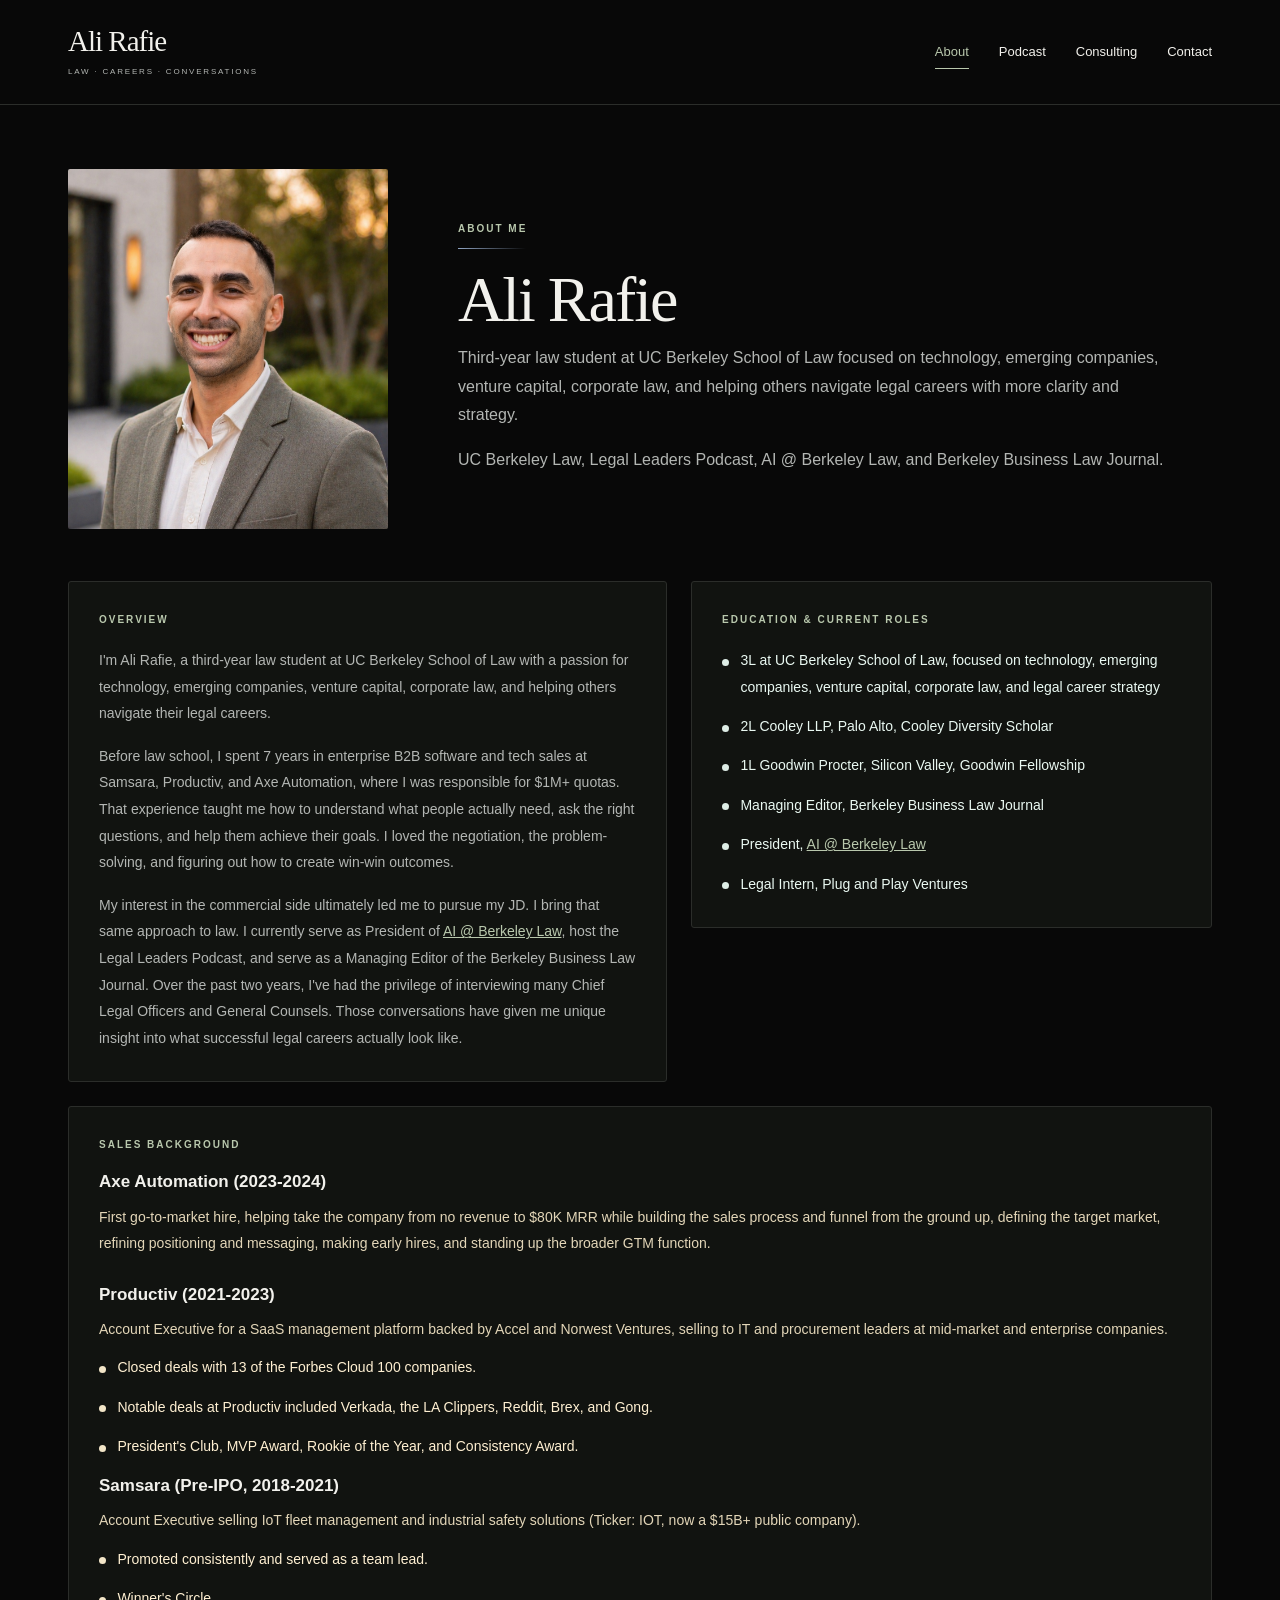
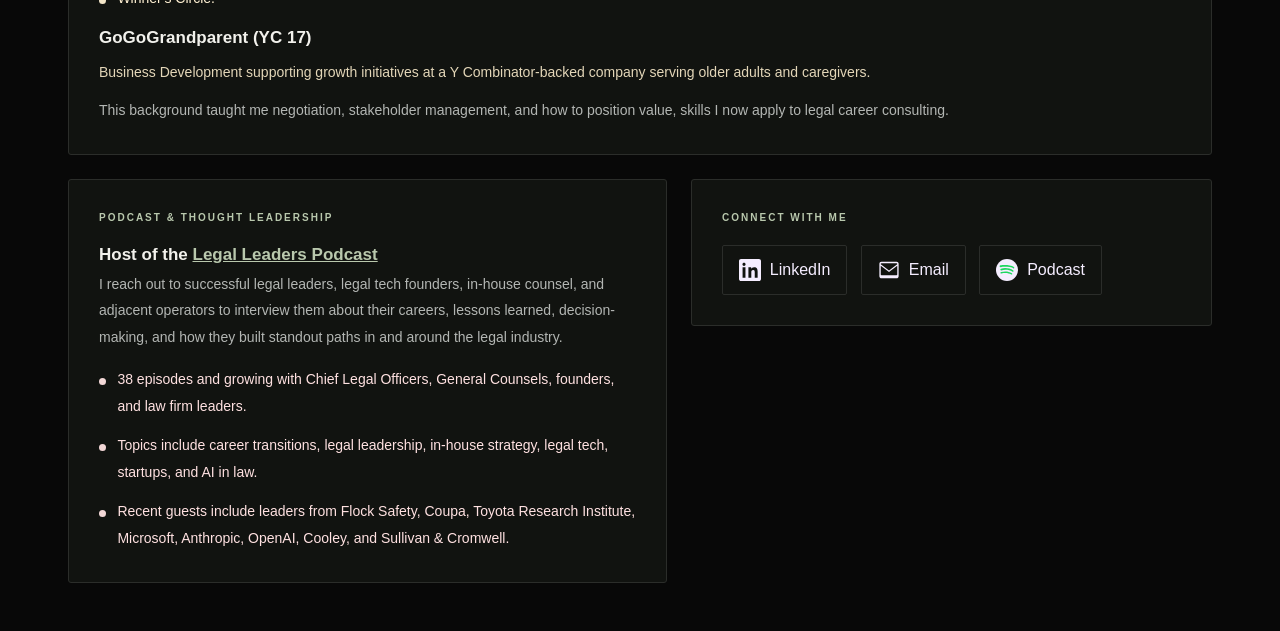
==== commit f303768c: "Fix booking and mobile podcast issues; refine coaching proof and optimize portraits" ====
--- a/index.html
+++ b/index.html
@@ -1800,7 +1800,7 @@
 .consulting-booking-actions a { text-align: center; }
 </style>
 <link rel="stylesheet" href="/practice.css?v=6">
-<link rel="stylesheet" href="/site-shell.css?v=2">
+<link rel="stylesheet" href="/site-shell.css?v=3">
 <script src="/site-shell.js?v=1" defer></script>
 </head>
 <body class="about-mode">
@@ -1808,7 +1808,7 @@
     <div class="container">
         <section id="about" class="section active about-section">
             <div class="about-hero">
-                <img src="/BC0A7467-1A09-479F-815C-66E20A5C7458.PNG" alt="Ali Rafie headshot, UC Berkeley Law student and Legal Leaders Podcast host" class="profile-img">
+                <img src="/assets/portraits/ali-consulting.jpg" alt="Ali Rafie headshot, UC Berkeley Law student and Legal Leaders Podcast host" class="profile-img">
                 <div class="about-hero-copy">
                     <div class="about-kicker">About Me</div>
                     <h2>Ali Rafie</h2>
@@ -1905,7 +1905,7 @@
         <section id="podcast" class="section podcast-section">
             <div class="podcast-page">
                 <div class="podcast-hero">
-                    <img src="Facebook-Header copy.jpg" alt="Legal Leaders Podcast banner by Ali Rafie" class="podcast-banner">
+                    <img src="/Facebook-Header copy.jpg" alt="Legal Leaders Podcast banner by Ali Rafie" class="podcast-banner">
                     <div class="podcast-hero-copy"><p class="section-eyebrow">ALI RAFIE / CONVERSATIONS</p>
                         <h2>Legal Leaders Podcast</h2>
                         <p class="podcast-subtitle">Conversations with Chief Legal Officers, General Counsels, founders, and law firm leaders on building standout legal careers.</p>
@@ -1954,44 +1954,48 @@
                 </div>
             </div>
         </section>
-        <section id="consulting" class="section"><div class="practice"><header class="practice-hero"><div class="practice-hero-copy"><p class="practice-eyebrow">ALI RAFIE / LEGAL CAREER CONSULTING</p><h1>Law school admissions.<br><em>BigLaw recruiting.</em></h1><p class="practice-lede">One-on-one guidance for law school applications and BigLaw recruiting. Thoughtful preparation, candid feedback, and a story that feels like you.</p><div class="practice-consult-actions"><a class="practice-button" href="https://calendly.com/alirafie-berkeley/new-meeting" target="_blank" rel="noopener">Book a free 15-min consult</a><a class="practice-hero-email" href="mailto:alirafie@berkeley.edu">Email Ali</a></div><p class="practice-consult-note">A short call about your goals. Paid coaching is optional and booked separately.</p></div><figure class="practice-portrait"><img src="/BC0A7467-1A09-479F-815C-66E20A5C7458.PNG" alt="Ali Rafie" width="640" height="800"><figcaption>Ali Rafie <span>UC Berkeley Law · Legal Leaders Podcast</span></figcaption></figure></header>
+        <section id="consulting" class="section"><div class="practice"><header class="practice-hero"><div class="practice-hero-copy"><p class="practice-eyebrow">ALI RAFIE / LEGAL CAREER CONSULTING</p><h1>Law school admissions.<br><em>BigLaw recruiting.</em></h1><p class="practice-lede">One-on-one guidance for law school applications and BigLaw recruiting. Thoughtful preparation, candid feedback, and a story that feels like you.</p><div class="practice-consult-actions"><a class="practice-button" href="https://calendly.com/alirafie-berkeley/new-meeting" target="_blank" rel="noopener">Book a free 15-min consult</a><a class="practice-hero-email" href="mailto:alirafie@berkeley.edu">Email Ali</a></div><p class="practice-consult-note">A short call about your goals. Paid coaching is optional and booked separately.</p></div><figure class="practice-portrait"><img src="/assets/portraits/ali-consulting.jpg" alt="Ali Rafie" width="640" height="800"><figcaption>Ali Rafie <span>UC Berkeley Law · Legal Leaders Podcast</span></figcaption></figure></header>
 <div class="practice-credentials"><span>UC Berkeley School of Law</span><span>1L Goodwin · 2L Cooley</span><span>Host, Legal Leaders Podcast</span></div><section class="practice-section"><div class="practice-section-heading"><p class="practice-eyebrow">01 / HOW I CAN HELP</p><h2>Two paths.<br>The same personal attention.</h2></div><div class="practice-paths"><a class="practice-path" href="/admissions/"><span class="practice-eyebrow">FOR LAW SCHOOL APPLICANTS</span><h3>Law school<br>admissions <span>↗</span></h3><p>Personal statements, supplemental essays, resumes, and application strategy. Build a cohesive application around your own voice.</p><span class="practice-text-link">Explore admissions coaching</span></a><a class="practice-path" href="/biglaw/"><span class="practice-eyebrow">FOR LAW STUDENTS</span><h3>BigLaw<br>recruiting <span>↗</span></h3><p>Interview preparation, firm and office strategy, resumes, and networking. Connect your experience to the opportunities you want.</p><span class="practice-text-link">Explore recruiting coaching</span></a></div></section>
 <section class="practice-section practice-people" aria-labelledby="people-heading">
  <div class="practice-people-heading"><div><h2 id="people-heading">People I’ve helped.</h2></div><p>Personal support for applications, interviews, and the next step.</p></div>
  <figure class="practice-public-thanks"><p class="practice-person-context">A PUBLIC THANK-YOU</p><blockquote><p>“Thanks so much to Ali Rafie and everyone else who guided me throughout the recruiting process.”</p></blockquote><figcaption><strong>Zachary Y. Olin</strong><span>Edited excerpt from his LinkedIn announcement of Sullivan &amp; Cromwell’s 2026 1L Preview Program and a 2027 summer associate role.</span></figcaption></figure><div class="practice-people-group">
  <div class="practice-people-group-heading"><h3>Admissions, with a personal perspective.</h3><p>Law school application guidance and admissions interview preparation, with an MBA example alongside the law school experiences.</p></div>
  <div class="practice-people-grid practice-people-grid--admissions"><article class="practice-person">
- <img src="/assets/people/ariana-abramyan.png" alt="Ariana Abramyan" width="800" height="800" loading="lazy" decoding="async">
- <div class="practice-person-copy"><div class="practice-person-meta"><p class="practice-person-context">Law school admissions</p><h4>Ariana Abramyan</h4><p class="practice-person-destination">UC Davis School of Law</p></div><blockquote><p>“Ali brought a useful perspective from his work experience to my law school admissions preparation. He helped me practice for interviews and craft a clearer narrative around my background and interest in law. We worked on how to connect those pieces and explain them in a way that felt natural.”</p></blockquote></div>
+ <img src="/assets/people/ariana-abramyan.jpg" alt="Ariana Abramyan" width="800" height="800" loading="lazy" decoding="async">
+ <div class="practice-person-copy"><div class="practice-person-meta"><p class="practice-person-context">Law school admissions</p><h4>Ariana Abramyan</h4><p class="practice-person-destination">UC Davis School of Law</p></div><blockquote><p>“Ali’s work experience gave him a useful perspective on how to talk about my background. He helped me prepare for interviews and put together a clearer narrative for law school admissions. We worked on connecting my experience with why I wanted to study law.”</p></blockquote></div>
 </article>
 <article class="practice-person">
- <img src="/assets/people/damien.png" alt="Damien" width="800" height="800" loading="lazy" decoding="async">
- <div class="practice-person-copy"><div class="practice-person-meta"><p class="practice-person-context">Admissions interview preparation</p><h4>Damien</h4><p class="practice-person-destination">WashU Law</p></div><blockquote><p>“Ali helped me with law school admissions interviews. We focused on the interview itself: talking about my background, why law school, and how to explain what I wanted to do. It was useful to say things out loud and work through them with someone before having those conversations with schools.”</p></blockquote></div>
+ <img src="/assets/people/damien.jpg" alt="Damien" width="800" height="800" loading="lazy" decoding="async">
+ <div class="practice-person-copy"><div class="practice-person-meta"><p class="practice-person-context">Admissions interview preparation</p><h4>Damien</h4><p class="practice-person-destination">WashU Law</p></div><blockquote><p>“For me, the help was with interviews. Ali and I worked through how to explain my background, why I wanted to go to law school, and what I hoped to do with it. Practicing those conversations beforehand was useful.”</p></blockquote></div>
 </article>
 <article class="practice-person">
- <img src="/assets/people/matt.png" alt="Matt" width="800" height="800" loading="lazy" decoding="async">
- <div class="practice-person-copy"><div class="practice-person-meta"><p class="practice-person-context">MBA interview preparation</p><h4>Matt</h4><p class="practice-person-destination">Oxford MBA</p></div><blockquote><p>“Ali helped with my MBA interview preparation for Oxford. Different application process, but the same need to explain your background and why the program makes sense. Practicing that with a friend was helpful.”</p></blockquote></div>
+ <img src="/assets/people/matt.jpg" alt="Matt" width="800" height="800" loading="lazy" decoding="async">
+ <div class="practice-person-copy"><div class="practice-person-meta"><p class="practice-person-context">MBA interview preparation</p><h4>Matt</h4><p class="practice-person-destination">Oxford MBA</p></div><blockquote><p>“Ali helped me prepare for my Oxford MBA interviews. We worked on explaining my background and why I wanted to pursue the MBA, then practiced talking through those answers.”</p></blockquote></div>
 </article></div></div><div class="practice-people-group">
  <div class="practice-people-group-heading"><h3>Preparation for the recruiting process.</h3><p>Interview preparation, cover letters, and networking support for law students pursuing BigLaw.</p></div>
  <div class="practice-people-grid practice-people-grid--recruiting"><article class="practice-person">
- <img src="/assets/people/zachary-olin.png" alt="Zachary Y. Olin" width="800" height="800" loading="lazy" decoding="async">
- <div class="practice-person-copy"><div class="practice-person-meta"><h4>Zachary Y. Olin</h4><p class="practice-person-destination">Accepted offer at Sullivan &amp; Cromwell</p></div><blockquote><p>“Ali was one of the people I leaned on during recruiting. We worked through interview preparation, cover letters, and how to approach networking. It helped to have someone I knew who had recently been through the process and could talk things through with me. I’m grateful to Ali and the other friends who helped along the way.”</p></blockquote></div>
+ <img src="/assets/people/zachary-olin.jpg" alt="Zachary Y. Olin" width="800" height="800" loading="lazy" decoding="async">
+ <div class="practice-person-copy"><div class="practice-person-meta"><h4>Zachary Y. Olin</h4><p class="practice-person-destination">Accepted offer at Sullivan &amp; Cromwell</p></div><blockquote><p>“Ali helped me prepare for interviews, review cover letters, and think through networking during recruiting. It was useful to have someone who had recently gone through the process to practice with and get feedback from.”</p></blockquote></div>
 </article>
 <article class="practice-person">
- <img src="/assets/people/laith-hourani.png" alt="Laith Hourani" width="800" height="800" loading="lazy" decoding="async">
- <div class="practice-person-copy"><div class="practice-person-meta"><h4>Laith Hourani</h4><p class="practice-person-destination">Accepted offer at Simpson Thacher &amp; Bartlett</p></div><blockquote><p>“I knew Ali as a friend before we worked on recruiting together, so the conversations were pretty straightforward. We could get into interview answers, cover letters, or networking without making it a whole formal thing. What I wanted was someone to work through the preparation with me and give me an honest reaction. That’s where Ali helped. It was useful to have a friend who understood the recruiting process and could be direct with me.”</p></blockquote></div>
+ <img src="/assets/people/laith-hourani.jpg" alt="Laith Hourani" width="800" height="800" loading="lazy" decoding="async">
+ <div class="practice-person-copy"><div class="practice-person-meta"><h4>Laith Hourani</h4><p class="practice-person-destination">Accepted offer at Simpson Thacher &amp; Bartlett</p></div><blockquote><p>“We worked on interview answers, cover letters, and networking. Ali gave me honest feedback on how I was presenting my experience, and we could talk through the parts of recruiting I wanted to prepare for.”</p></blockquote></div>
 </article>
 <article class="practice-person">
- <img src="/assets/people/nadia-kazempoor.png" alt="Nadia Kazempoor" width="800" height="800" loading="lazy" decoding="async">
- <div class="practice-person-copy"><div class="practice-person-meta"><p class="practice-person-context">Berkeley Law</p><h4>Nadia Kazempoor</h4><p class="practice-person-destination">Transactional BigLaw recruiting</p></div><blockquote><p>“Ali helped me with the preparation side of transactional BigLaw recruiting—interviews, cover letters, and networking. There are a lot of moving pieces, and I appreciated being able to talk through them with someone who knew the process. Our conversations gave me space to work on how I presented my experience and interests.”</p></blockquote></div>
+ <img src="/assets/people/nadia-kazempoor.jpg" alt="Nadia Kazempoor" width="800" height="800" loading="lazy" decoding="async">
+ <div class="practice-person-copy"><div class="practice-person-meta"><p class="practice-person-context">Berkeley Law</p><h4>Nadia Kazempoor</h4><p class="practice-person-destination">Transactional BigLaw recruiting</p></div><blockquote><p>“My focus was transactional BigLaw. Ali helped me with interview preparation, cover letters, and networking, including how to explain my background and interest in the work. I appreciated being able to talk through those pieces together.”</p></blockquote></div>
 </article>
 <article class="practice-person">
- <img src="/assets/people/kendall-daviduk.png" alt="Kendall Daviduk" width="800" height="800" loading="lazy" decoding="async">
- <div class="practice-person-copy"><div class="practice-person-meta"><h4>Kendall Daviduk</h4><p class="practice-person-destination">Accepted offer at Cooley</p></div><blockquote><p>“Ali’s a friend, so I could be direct about where I needed help. We worked on interviews, cover letters, and networking. I appreciated having another perspective while I was putting everything together for recruiting.”</p></blockquote></div>
+ <img src="/assets/people/kendall-daviduk.jpg" alt="Kendall Daviduk" width="800" height="800" loading="lazy" decoding="async">
+ <div class="practice-person-copy"><div class="practice-person-meta"><h4>Kendall Daviduk</h4><p class="practice-person-destination">Accepted offer at Cooley</p></div><blockquote><p>“Ali helped me work through interviews, cover letters, and networking. I could get another perspective on my materials and practice explaining my experience before recruiting conversations.”</p></blockquote></div>
 </article>
 <article class="practice-person">
- <img src="/assets/people/abram-coetsee.png" alt="Abram Coetsee" width="800" height="800" loading="lazy" decoding="async">
- <div class="practice-person-copy"><div class="practice-person-meta"><p class="practice-person-context">Berkeley Law · PhD</p><h4>Abram Coetsee</h4><p class="practice-person-destination">BigLaw recruiting</p></div><blockquote><p>“I came to BigLaw recruiting with a background outside the usual path. Ali was someone I could talk to about preparing for that process and presenting my experience. Having another person to think it through with mattered, especially someone who had made his own transition into law.”</p></blockquote></div>
+ <img src="/assets/people/abram-coetsee.jpg" alt="Abram Coetsee" width="800" height="800" loading="lazy" decoding="async">
+ <div class="practice-person-copy"><div class="practice-person-meta"><p class="practice-person-context">Berkeley Law · PhD</p><h4>Abram Coetsee</h4><p class="practice-person-destination">BigLaw recruiting</p></div><blockquote><p>“I came into law school with experience in other fields. Ali helped me think about how to present that background during BigLaw recruiting. We talked through my preparation and how to connect my earlier work with the legal career I wanted to pursue.”</p></blockquote></div>
+</article>
+<article class="practice-person">
+ <img src="/assets/people/shaheen-yazd.jpg" alt="Shaheen Yazd" width="800" height="800" loading="lazy" decoding="async">
+ <div class="practice-person-copy"><div class="practice-person-meta"><p class="practice-person-context">BigLaw recruiting</p><h4>Shaheen Yazd</h4><p class="practice-person-destination">UC Law San Francisco (formerly UC Hastings)</p></div><blockquote><p>“Ali helped me with BigLaw recruiting preparation and how to talk about my work experience. I had a background before law school, and it was useful to work through how to present that in recruiting conversations.”</p></blockquote></div>
 </article></div></div>
  <p class="practice-people-note">Experience summaries written from Ali’s account and shared with permission. Zachary’s public thank-you is quoted separately. School and firm names do not imply endorsement.</p>
  <div class="practice-people-cta"><p>Let’s talk about your next step.</p><a class="practice-button" href="https://calendly.com/alirafie-berkeley/new-meeting" target="_blank" rel="noopener">Book a free 15-min consult</a></div>
@@ -2000,7 +2004,7 @@
         <section id="contact" class="section">
             <div class="contact-section">
                 <div class="contact-hero"><div class="contact-hero-copy"><p class="section-eyebrow">ALI RAFIE / GET IN TOUCH</p><h2>Contact</h2>
-                    <p class="contact-subtitle">Reach out for podcast guest ideas, speaking opportunities, consulting questions, or anything else where it makes sense to connect directly.</p><div class="contact-hero-actions"><a class="contact-direct-link" href="mailto:alirafie@berkeley.edu">alirafie@berkeley.edu <span aria-hidden="true">↗</span></a></div></div><img src="1750BC56-E5FE-4E8E-8F4A-BC7A7A844C8C.PNG" alt="Ali Rafie contact photo" class="profile-img"></div>
+                    <p class="contact-subtitle">Reach out for podcast guest ideas, speaking opportunities, consulting questions, or anything else where it makes sense to connect directly.</p><div class="contact-hero-actions"><a class="contact-direct-link" href="mailto:alirafie@berkeley.edu">alirafie@berkeley.edu <span aria-hidden="true">↗</span></a></div></div><img src="/1750BC56-E5FE-4E8E-8F4A-BC7A7A844C8C.PNG" loading="lazy" alt="Ali Rafie contact photo" class="profile-img"></div>
                 <div class="contact-grid">
                     <div class="contact-card">
                         <span class="contact-label">Email</span>
@@ -2063,35 +2067,35 @@
             { ep: 32, year: 2026, date: "January 12, 2026", title: "EP 32: Autonomous Vehicle Regulation: A Conversation with Ian Poirier (Toyota Research Institute)", guest: "Ian Poirier", role: "Associate General Counsel, Toyota Research Institute", duration: "42 min", tags: ["AI", "Career Transitions"], summary: "Ian Poirier explores autonomous vehicle regulation, emerging tech safety questions, and the unconventional career path that led him into robotics and policy work.", spotify: "https://creators.spotify.com/ali-rafie7/episodes/EP-32-Autonomous-Vehicle-Regulation-A-Conversation-with-Ian-Poirier-Toyota-Research-Institute-e3dfmc5", youtube: "https://youtube.com/shorts/BiqCttRwDF8?si=kjZ0_HV7a_3pjB3a", apple: "https://podcasts.apple.com/in/podcast/ep-32-autonomous-vehicle-regulation-a-conversation/id1729091694?i=1000744752805", shortEmbed: "BiqCttRwDF8", photo: "" },
             { ep: 31, year: 2026, date: "January 1, 2026", title: "EP 31: Coupa CLO Julia Taylor: From BigLaw to Eventbrite's $1.8B IPO", guest: "Julia Taylor", role: "Chief Legal Officer, Coupa", duration: "1 hr", tags: ["In-house", "Career Transitions"], summary: "Julia Taylor reflects on becoming Eventbrite's first lawyer, helping lead the company through its IPO, and what durable in-house leadership really looks like.", spotify: "https://creators.spotify.com/ali-rafie7/episodes/EP-31-Coupa-CLO-Julia-Taylor-From-BigLaw-to-Eventbrites-1-8B-IPO-e3d2jd4", youtube: "https://youtu.be/5hcFL08Ov1U?si=uMzNpf1kQIOF3vhf", apple: "https://podcasts.apple.com/in/podcast/ep-31-coupa-clo-julia-taylor-from-biglaw-to-eventbrites/id1729091694?i=1000743464287", shortEmbed: "5hcFL08Ov1U", photo: "julia-taylor.jpg", photoPosition: "center 18%" },
             { ep: 30, year: 2025, date: "December 3, 2025", title: "EP 30: Reflecting on 15 Years at Microsoft with Jason Barnwell", guest: "Jason Barnwell", role: "Chief Legal Officer, Agiloft", duration: "53 min", tags: ["Leadership", "Legal Tech"], summary: "Jason Barnwell shares lessons from Microsoft, legal department transformation, and why technical fluency increasingly matters inside modern legal teams.", spotify: "https://creators.spotify.com/ali-rafie7/episodes/EP-30-Reflecting-on-15-Years-at-Microsoft-with-Jason-Barnwell-e3bpmf6", youtube: "[YOUTUBE_EP30_LINK]", apple: "https://podcasts.apple.com/in/podcast/ep-30-reflecting-on-15-years-at-microsoft-with-jason/id1729091694?i=1000739543693", shortEmbed: "[YOUTUBE_SHORT_EMBED_EP30]", photo: "https://www.agiloft.com/wp-content/uploads/Jason-Barnwell.jpg" },
-            { ep: 29, year: 2025, date: "August 8, 2025", title: "EP 29: Building a Legal Tech Brand with Colin Levy & Innovating the Future of Law", guest: "Colin Levy", role: "General Counsel, Malbek", duration: "40 min", tags: ["Legal Tech", "AI"], summary: "Colin Levy talks about legal innovation, personal brand building, and how lawyers can position themselves for a profession being reshaped by technology.", spotify: "[SPOTIFY_EP29_LINK]", youtube: "[YOUTUBE_EP29_LINK]", apple: "[APPLE_EP29_LINK]", shortEmbed: "[YOUTUBE_SHORT_EMBED_EP29]", photo: "https://static.wixstatic.com/media/8ae487_2428d6692a774cb1b1581d1f26367b1c~mv2.jpeg/v1/fill/w_980%2Ch_735%2Cal_c%2Cq_85%2Cusm_0.66_1.00_0.01%2Cenc_avif%2Cquality_auto/CSL.jpeg" },
-            { ep: 28, year: 2025, date: "July 29, 2025", title: "EP 28: The Truth About AI in BigLaw: Why Culture Beats Tech and Veterans Are Leading the Way", guest: "David Cunningham", role: "Chief Innovation Officer, Reed Smith", duration: "39 min", tags: ["AI", "BigLaw"], summary: "David Cunningham explains why legal AI adoption is really about culture, incentives, and behavior change rather than just new tools.", spotify: "[SPOTIFY_EP28_LINK]", youtube: "https://youtube.com/shorts/X_jfJ6PRzcQ?feature=share", apple: "[APPLE_EP28_LINK]", shortEmbed: "X_jfJ6PRzcQ", photo: "https://cdn.cloudinary.com/reedsmith/image/upload/t_image_default/t_bio_banner/v1763745934/019671" },
-            { ep: 27, year: 2025, date: "July 3, 2025", title: "EP 27: Abboud Chaballout - Founder of Vide Law", guest: "Abboud Chaballout", role: "Founder, Vide Law", duration: "58 min", tags: ["Startups", "Career Transitions"], summary: "Abboud Chaballout shares a nontraditional journey from medicine and entrepreneurship into building a legal practice at the intersection of startups, healthcare, and AI.", spotify: "[SPOTIFY_EP27_LINK]", youtube: "https://youtube.com/shorts/twY78S039Ec?feature=share", apple: "[APPLE_EP27_LINK]", shortEmbed: "twY78S039Ec", photo: "" },
-            { ep: 26, year: 2025, date: "June 20, 2025", title: "EP 26: Reflecting on 1L at Berkeley Law", guest: "Alex Kang, Laith Hourani, Aman Madan", role: "Berkeley Law Students", duration: "49 min", tags: ["Career Transitions", "Leadership"], summary: "A candid conversation about grades, recruiting, social life, and what 1L actually feels like once you move past the polished version.", spotify: "[SPOTIFY_EP26_LINK]", youtube: "https://youtube.com/shorts/Xn16QZ_j8gw?feature=share", apple: "[APPLE_EP26_LINK]", shortEmbed: "Xn16QZ_j8gw", photo: "" },
-            { ep: 25, year: 2025, date: "April 17, 2025", title: "EP 25: Joseph Schohl - 5x Chief Legal Officer / General Counsel & Founder of General Counsel West", guest: "Joseph Schohl", role: "Founder, General Counsel West", duration: "50 min", tags: ["Leadership", "In-house"], summary: "Joseph Schohl talks about rising to the GC seat early, building a strategic advisory practice, and helping lawyers think more like operators.", spotify: "[SPOTIFY_EP25_LINK]", youtube: "https://youtube.com/shorts/zqdYiLMzBhI?feature=share", apple: "[APPLE_EP25_LINK]", shortEmbed: "zqdYiLMzBhI", photo: "" },
-            { ep: 24, year: 2025, date: "April 10, 2025", title: "EP 24: Roger Royse - Partner at Haynes & Boone", guest: "Roger Royse", role: "Partner, Haynes & Boone", duration: "48 min", tags: ["Startups", "BigLaw"], summary: "Roger Royse reflects on startup law, entrepreneurship, and what it takes to build a practice with both resilience and range.", spotify: "[SPOTIFY_EP24_LINK]", youtube: "[YOUTUBE_EP24_LINK]", apple: "[APPLE_EP24_LINK]", shortEmbed: "[YOUTUBE_SHORT_EMBED_EP24]", photo: "" },
-            { ep: 23, year: 2025, date: "March 16, 2025", title: "EP 23: Jon Gavenman - Partner at Cooley", guest: "Jon Gavenman", role: "Partner, Cooley", duration: "37 min", tags: ["Startups", "BigLaw"], summary: "Jon Gavenman shares lessons from decades advising startups and public companies, with a focus on client trust and long-term partnership.", spotify: "[SPOTIFY_EP23_LINK]", youtube: "https://youtube.com/shorts/o6jXO5WMbtY?feature=share", apple: "[APPLE_EP23_LINK]", shortEmbed: "o6jXO5WMbtY", photo: "" },
-            { ep: 22, year: 2025, date: "March 10, 2025", title: "EP 22: Mark Pike - Associate General Counsel at Anthropic", guest: "Mark Pike", role: "Associate General Counsel, Anthropic", duration: "34 min", tags: ["AI", "In-house"], summary: "Mark Pike breaks down product counsel work at a high-growth AI company and how legal teams can support ambitious technical roadmaps without losing perspective on risk.", spotify: "[SPOTIFY_EP22_LINK]", youtube: "https://youtube.com/shorts/xM_Awpi3dLQ?feature=share", apple: "[APPLE_EP22_LINK]", shortEmbed: "xM_Awpi3dLQ", photo: "" },
-            { ep: 21, year: 2025, date: "February 24, 2025", title: "EP 21: Kim Fine & Neil Handwerker - Founders of Ex Judicata", guest: "Kim Fine & Neil Handwerker", role: "Co-Founders, Ex Judicata", duration: "32 min", tags: ["Career Transitions", "Startups"], summary: "The founders of Ex Judicata explain how they built a platform helping attorneys find nontraditional careers that still make strong use of a JD.", spotify: "[SPOTIFY_EP21_LINK]", youtube: "[YOUTUBE_EP21_LINK]", apple: "[APPLE_EP21_LINK]", shortEmbed: "[YOUTUBE_SHORT_EMBED_EP21]", photo: "" },
-            { ep: 20, year: 2025, date: "February 14, 2025", title: "EP 20: Aaron Brogan - Founder of Brogan Law", guest: "Aaron Brogan", role: "Founder, Brogan Law", duration: "40 min", tags: ["Startups", "Career Transitions"], summary: "Aaron Brogan discusses moving from BigLaw litigation into crypto and fintech work and what it took to build a boutique practice around emerging industries.", spotify: "[SPOTIFY_EP20_LINK]", youtube: "[YOUTUBE_EP20_LINK]", apple: "[APPLE_EP20_LINK]", shortEmbed: "[YOUTUBE_SHORT_EMBED_EP20]", photo: "" },
-            { ep: 19, year: 2025, date: "January 30, 2025", title: "EP 19: Kevin Liu - Partner at Goodwin Procter", guest: "Kevin Liu", role: "Partner, Goodwin Procter", duration: "30 min", tags: ["BigLaw", "Legal Tech"], summary: "Kevin Liu talks about blending engineering and law, advising cutting-edge technology companies, and staying close to industries that move fast.", spotify: "[SPOTIFY_EP19_LINK]", youtube: "[YOUTUBE_EP19_LINK]", apple: "[APPLE_EP19_LINK]", shortEmbed: "[YOUTUBE_SHORT_EMBED_EP19]", photo: "" },
-            { ep: 18, year: 2025, date: "January 2, 2025", title: "EP 18: Lindsey Mignano - Founding Partner of SSM", guest: "Lindsey Mignano", role: "Founding Partner, SSM Law", duration: "41 min", tags: ["Startups", "Leadership"], summary: "Lindsey Mignano shares how SSM Law is rethinking corporate legal services with a more flexible, high-touch model for emerging companies.", spotify: "[SPOTIFY_EP18_LINK]", youtube: "[YOUTUBE_EP18_LINK]", apple: "[APPLE_EP18_LINK]", shortEmbed: "[YOUTUBE_SHORT_EMBED_EP18]", photo: "" },
-            { ep: 17, year: 2024, date: "November 22, 2024", title: "EP 17: Simi Raina - Head of Legal at Webflow", guest: "Simi Raina", role: "Head of Legal, Webflow", duration: "39 min", tags: ["In-house", "Leadership"], summary: "Simi Raina reflects on hyper-growth environments, networking, and the realities of leading legal work inside some of Silicon Valley's fastest-scaling companies.", spotify: "[SPOTIFY_EP17_LINK]", youtube: "https://youtube.com/shorts/FuYPLQpe6JY?feature=share", apple: "[APPLE_EP17_LINK]", shortEmbed: "FuYPLQpe6JY", photo: "" },
-            { ep: 16, year: 2024, date: "October 20, 2024", title: "EP 16: Ali Alemozafar - Partner at Wilson Sonsini", guest: "Ali Alemozafar", role: "Partner, Wilson Sonsini", duration: "40 min", tags: ["BigLaw", "Career Transitions"], summary: "Ali Alemozafar discusses his path from chemical engineering and academia into patent law and why STEM backgrounds can become a major advantage in practice.", spotify: "[SPOTIFY_EP16_LINK]", youtube: "https://youtube.com/shorts/YXgzb-BPdhI?feature=share", apple: "[APPLE_EP16_LINK]", shortEmbed: "YXgzb-BPdhI", photo: "" },
-            { ep: 15, year: 2024, date: "September 24, 2024", title: "EP 15: Bradley Krack - Partner at Gunderson Dettmer", guest: "Bradley Krack", role: "Partner, Gunderson Dettmer", duration: "30 min", tags: ["BigLaw", "Startups"], summary: "Bradley Krack talks about discipline, hard work, and advising venture-backed technology companies through financing, IPO, and M&A milestones.", spotify: "[SPOTIFY_EP15_LINK]", youtube: "[YOUTUBE_EP15_LINK]", apple: "[APPLE_EP15_LINK]", shortEmbed: "[YOUTUBE_SHORT_EMBED_EP15]", photo: "" },
-            { ep: 14, year: 2024, date: "September 16, 2024", title: "EP 14: Mehdi Ansari - Partner at Sullivan & Cromwell", guest: "Mehdi Ansari", role: "Partner, Sullivan & Cromwell", duration: "50 min", tags: ["BigLaw", "AI"], summary: "Mehdi Ansari dives into AI, IP, and strategic transaction work while sharing advice on getting uncomfortable and becoming a true business advisor.", spotify: "[SPOTIFY_EP14_LINK]", youtube: "[YOUTUBE_EP14_LINK]", apple: "[APPLE_EP14_LINK]", shortEmbed: "[YOUTUBE_SHORT_EMBED_EP14]", photo: "" },
-            { ep: 13, year: 2024, date: "August 26, 2024", title: "EP 13: First Week at Berkeley Law & Podcast Updates", guest: "Ali Rafie", role: "Host, Legal Leaders Podcast", duration: "5 min", tags: ["Career Transitions", "Leadership"], summary: "A short solo update on starting Berkeley Law, where the show is headed, and a few personal notes from the first week of school.", spotify: "[SPOTIFY_EP13_LINK]", youtube: "[YOUTUBE_EP13_LINK]", apple: "[APPLE_EP13_LINK]", shortEmbed: "[YOUTUBE_SHORT_EMBED_EP13]", photo: "" },
-            { ep: 12, year: 2024, date: "August 17, 2024", title: "EP 12: David Baron - Trial Attorney for 40+ Years & Law Firm Managing Partner", guest: "David Baron", role: "Managing Partner, SBEMP", duration: "33 min", tags: ["Leadership", "BigLaw"], summary: "David Baron looks back on a long trial career, major verdicts, and what it takes to build and sustain a litigation-focused practice over decades.", spotify: "[SPOTIFY_EP12_LINK]", youtube: "[YOUTUBE_EP12_LINK]", apple: "[APPLE_EP12_LINK]", shortEmbed: "[YOUTUBE_SHORT_EMBED_EP12]", photo: "" },
-            { ep: 11, year: 2024, date: "August 9, 2024", title: "EP 11: Matt Samuels - Senior Product Counsel at Databricks", guest: "Matt Samuels", role: "Senior Product Counsel, Databricks", duration: "44 min", tags: ["In-house", "Legal Tech"], summary: "Matt Samuels discusses the move from litigation and clerkships into product counseling and what the in-house path looks like in practice.", spotify: "[SPOTIFY_EP11_LINK]", youtube: "[YOUTUBE_EP11_LINK]", apple: "[APPLE_EP11_LINK]", shortEmbed: "[YOUTUBE_SHORT_EMBED_EP11]", photo: "" },
-            { ep: 10, year: 2024, date: "July 18, 2024", title: "EP 10: Stacy Bratcher - Chief Legal Officer at Cottage Health", guest: "Stacy Bratcher", role: "Chief Legal Officer, Cottage Health", duration: "44 min", tags: ["In-house", "Leadership"], summary: "Stacy Bratcher shares how her healthcare law career developed across policy, firms, academia, and executive legal leadership.", spotify: "[SPOTIFY_EP10_LINK]", youtube: "[YOUTUBE_EP10_LINK]", apple: "[APPLE_EP10_LINK]", shortEmbed: "[YOUTUBE_SHORT_EMBED_EP10]", photo: "" },
-            { ep: 9, year: 2024, date: "July 10, 2024", title: "EP 9: Toney Jacobson - IP Partner at Fenwick & West", guest: "Toney Jacobson", role: "IP Partner, Fenwick & West", duration: "55 min", tags: ["BigLaw", "Career Transitions"], summary: "Toney Jacobson tells a story of perseverance, from struggling graduate-student years to becoming a trusted IP advisor to top technology companies.", spotify: "[SPOTIFY_EP9_LINK]", youtube: "https://youtube.com/shorts/VmVA6wmvegQ?feature=share", apple: "[APPLE_EP9_LINK]", shortEmbed: "VmVA6wmvegQ", photo: "", features: [{ label: "Featured by Fenwick", url: "https://www.fenwick.com/insights/media-coverage/partner-toney-jacobson-discusses-journey-to-silicon-valley-on-legal-leaders-podcast" }] },
-            { ep: 8, year: 2024, date: "June 22, 2024", title: "EP 8: Ashley Pantuliano - Deputy General Counsel at OpenAI", guest: "Ashley Pantuliano", role: "Deputy General Counsel, OpenAI", duration: "32 min", tags: ["AI", "In-house"], summary: "Ashley Pantuliano covers her path from paralegal to legal leader and what it means to guide product, privacy, and commercial work at scale.", spotify: "[SPOTIFY_EP8_LINK]", youtube: "https://youtube.com/shorts/BiqCttRwDF8?feature=share", apple: "[APPLE_EP8_LINK]", shortEmbed: "BiqCttRwDF8", photo: "" },
-            { ep: 7, year: 2024, date: "March 6, 2024", title: "EP 7: Adam Lovingood - General Counsel at Xero", guest: "Adam Lovingood", role: "General Counsel, Xero", duration: "1 hr 3 min", tags: ["In-house", "Career Transitions"], summary: "Adam Lovingood reflects on an in-house career spanning several industries and how his Berkeley Law background shaped the journey.", spotify: "[SPOTIFY_EP7_LINK]", youtube: "[YOUTUBE_EP7_LINK]", apple: "[APPLE_EP7_LINK]", shortEmbed: "[YOUTUBE_SHORT_EMBED_EP7]", photo: "" },
-            { ep: 6, year: 2024, date: "February 21, 2024", title: "EP 6: Jason Amsel - 15 Years in Big Law to Starting His Own IP Practice", guest: "Jason Amsel", role: "Founder and Principal Attorney, Amsel IP Law", duration: "53 min", tags: ["BigLaw", "Career Transitions"], summary: "Jason Amsel explains the leap from a long BigLaw run into launching an independent IP practice serving startups through growth and exits.", spotify: "[SPOTIFY_EP6_LINK]", youtube: "[YOUTUBE_EP6_LINK]", apple: "[APPLE_EP6_LINK]", shortEmbed: "[YOUTUBE_SHORT_EMBED_EP6]", photo: "" },
-            { ep: 5, year: 2024, date: "February 20, 2024", title: "EP 5: Tifani Sadek - The Importance of Mentorship, Privacy Issues in the Auto Industry, Autonomous Vehicles, Startup Law", guest: "Tifani Sadek", role: "Clinical Assistant Professor of Law, University of Michigan", duration: "54 min", tags: ["Career Transitions", "AI"], summary: "Tifani Sadek brings together mentorship, startup advising, mobility law, and privacy issues in one wide-ranging conversation.", spotify: "[SPOTIFY_EP5_LINK]", youtube: "[YOUTUBE_EP5_LINK]", apple: "[APPLE_EP5_LINK]", shortEmbed: "[YOUTUBE_SHORT_EMBED_EP5]", photo: "" },
-            { ep: 4, year: 2024, date: "February 20, 2024", title: "EP 4: Steve Tonsfeldt - M&A Partner at Cooley", guest: "Steve Tonsfeldt", role: "Partner, Cooley", duration: "49 min", tags: ["BigLaw", "Startups"], summary: "Steve Tonsfeldt shares lessons from decades in M&A, major deal work, and the habits that help younger lawyers build durable careers.", spotify: "[SPOTIFY_EP4_LINK]", youtube: "[YOUTUBE_EP4_LINK]", apple: "[APPLE_EP4_LINK]", shortEmbed: "[YOUTUBE_SHORT_EMBED_EP4]", photo: "" },
-            { ep: 3, year: 2024, date: "February 20, 2024", title: "EP 3: Gabriel Kuris - Harvard Lawyer Turned Law School Admissions Consultant", guest: "Gabriel Kuris", role: "Law School Admissions Consultant", duration: "52 min", tags: ["Career Transitions", "Leadership"], summary: "Gabriel Kuris discusses admissions strategy, legal education, and how he built a career helping applicants aim for top law schools.", spotify: "[SPOTIFY_EP3_LINK]", youtube: "[YOUTUBE_EP3_LINK]", apple: "[APPLE_EP3_LINK]", shortEmbed: "[YOUTUBE_SHORT_EMBED_EP3]", photo: "" },
-            { ep: 2, year: 2024, date: "January 30, 2024", title: "EP 2: My Journey to Berkeley Law", guest: "Ali Rafie", role: "Host, Legal Leaders Podcast", duration: "19 min", tags: ["Career Transitions", "Leadership"], summary: "A solo episode on the LSAT, law school applications, and the road that led to Berkeley Law.", spotify: "[SPOTIFY_EP2_LINK]", youtube: "[YOUTUBE_EP2_LINK]", apple: "[APPLE_EP2_LINK]", shortEmbed: "[YOUTUBE_SHORT_EMBED_EP2]", photo: "" },
-            { ep: 1, year: 2024, date: "January 30, 2024", title: "EP 1: Meet Your Host, Ali Rafie", guest: "Ali Rafie", role: "Host, Legal Leaders Podcast", duration: "11 min", tags: ["Career Transitions", "Leadership"], summary: "An introduction to your background in software sales, the decision to pivot into law, and the thinking behind launching Legal Leaders.", spotify: "[SPOTIFY_EP1_LINK]", youtube: "[YOUTUBE_EP1_LINK]", apple: "[APPLE_EP1_LINK]", shortEmbed: "[YOUTUBE_SHORT_EMBED_EP1]", photo: "" }
+            { ep: 29, year: 2025, date: "August 8, 2025", title: "EP 29: Building a Legal Tech Brand with Colin Levy & Innovating the Future of Law", guest: "Colin Levy", role: "General Counsel, Malbek", duration: "40 min", tags: ["Legal Tech", "AI"], summary: "Colin Levy talks about legal innovation, personal brand building, and how lawyers can position themselves for a profession being reshaped by technology.", spotify: "https://podcasters.spotify.com/pod/show/ali-rafie7/episodes/EP-29-Building-a-Legal-Tech-Brand-with-Colin-Levy--Innovating-the-Future-of-Law-e36kicl", youtube: "[YOUTUBE_EP29_LINK]", apple: "[APPLE_EP29_LINK]", shortEmbed: "[YOUTUBE_SHORT_EMBED_EP29]", photo: "https://static.wixstatic.com/media/8ae487_2428d6692a774cb1b1581d1f26367b1c~mv2.jpeg/v1/fill/w_980%2Ch_735%2Cal_c%2Cq_85%2Cusm_0.66_1.00_0.01%2Cenc_avif%2Cquality_auto/CSL.jpeg" },
+            { ep: 28, year: 2025, date: "July 29, 2025", title: "EP 28: The Truth About AI in BigLaw: Why Culture Beats Tech and Veterans Are Leading the Way", guest: "David Cunningham", role: "Chief Innovation Officer, Reed Smith", duration: "39 min", tags: ["AI", "BigLaw"], summary: "David Cunningham explains why legal AI adoption is really about culture, incentives, and behavior change rather than just new tools.", spotify: "https://podcasters.spotify.com/pod/show/ali-rafie7/episodes/EP-28-The-Truth-About-AI-in-BigLaw-Why-Culture-Beats-Tech-and-Veterans-Are-Leading-the-Way-w-Reed-Smith-Chief-Innovation-Officer-David-Cunningham-e35q89u", youtube: "https://youtube.com/shorts/X_jfJ6PRzcQ?feature=share", apple: "[APPLE_EP28_LINK]", shortEmbed: "X_jfJ6PRzcQ", photo: "https://cdn.cloudinary.com/reedsmith/image/upload/t_image_default/t_bio_banner/v1763745934/019671" },
+            { ep: 27, year: 2025, date: "July 3, 2025", title: "EP 27: Abboud Chaballout - Founder of Vide Law", guest: "Abboud Chaballout", role: "Founder, Vide Law", duration: "58 min", tags: ["Startups", "Career Transitions"], summary: "Abboud Chaballout shares a nontraditional journey from medicine and entrepreneurship into building a legal practice at the intersection of startups, healthcare, and AI.", spotify: "https://podcasters.spotify.com/pod/show/ali-rafie7/episodes/EP-27-Abboud-Chaballout---Founder-of-Vide-Law-e34i8om", youtube: "https://youtube.com/shorts/twY78S039Ec?feature=share", apple: "[APPLE_EP27_LINK]", shortEmbed: "twY78S039Ec", photo: "" },
+            { ep: 26, year: 2025, date: "June 20, 2025", title: "EP 26: Reflecting on 1L at Berkeley Law", guest: "Alex Kang, Laith Hourani, Aman Madan", role: "Berkeley Law Students", duration: "49 min", tags: ["Career Transitions", "Leadership"], summary: "A candid conversation about grades, recruiting, social life, and what 1L actually feels like once you move past the polished version.", spotify: "https://podcasters.spotify.com/pod/show/ali-rafie7/episodes/EP-26-Reflecting-on-1L-at-Berkeley-Law-e34ha7s", youtube: "https://youtube.com/shorts/Xn16QZ_j8gw?feature=share", apple: "[APPLE_EP26_LINK]", shortEmbed: "Xn16QZ_j8gw", photo: "" },
+            { ep: 25, year: 2025, date: "April 17, 2025", title: "EP 25: Joseph Schohl - 5x Chief Legal Officer / General Counsel & Founder of General Counsel West", guest: "Joseph Schohl", role: "Founder, General Counsel West", duration: "50 min", tags: ["Leadership", "In-house"], summary: "Joseph Schohl talks about rising to the GC seat early, building a strategic advisory practice, and helping lawyers think more like operators.", spotify: "https://podcasters.spotify.com/pod/show/ali-rafie7/episodes/EP-25-Joseph-Schohl---5x-Chief-Legal-Officer--General-Counsel--Founder-of-General-Counsel-West-e31lrk7", youtube: "https://youtube.com/shorts/zqdYiLMzBhI?feature=share", apple: "[APPLE_EP25_LINK]", shortEmbed: "zqdYiLMzBhI", photo: "" },
+            { ep: 24, year: 2025, date: "April 10, 2025", title: "EP 24: Roger Royse - Partner at Haynes & Boone", guest: "Roger Royse", role: "Partner, Haynes & Boone", duration: "48 min", tags: ["Startups", "BigLaw"], summary: "Roger Royse reflects on startup law, entrepreneurship, and what it takes to build a practice with both resilience and range.", spotify: "https://podcasters.spotify.com/pod/show/ali-rafie7/episodes/EP-24-Roger-Royse---Partner-at-Haynes--Boone-e31bluq", youtube: "[YOUTUBE_EP24_LINK]", apple: "[APPLE_EP24_LINK]", shortEmbed: "[YOUTUBE_SHORT_EMBED_EP24]", photo: "" },
+            { ep: 23, year: 2025, date: "March 16, 2025", title: "EP 23: Jon Gavenman - Partner at Cooley", guest: "Jon Gavenman", role: "Partner, Cooley", duration: "37 min", tags: ["Startups", "BigLaw"], summary: "Jon Gavenman shares lessons from decades advising startups and public companies, with a focus on client trust and long-term partnership.", spotify: "https://podcasters.spotify.com/pod/show/ali-rafie7/episodes/EP-23-Jon-Gavenman---Partner-at-Cooley-e308m45", youtube: "https://youtube.com/shorts/o6jXO5WMbtY?feature=share", apple: "[APPLE_EP23_LINK]", shortEmbed: "o6jXO5WMbtY", photo: "" },
+            { ep: 22, year: 2025, date: "March 10, 2025", title: "EP 22: Mark Pike - Associate General Counsel at Anthropic", guest: "Mark Pike", role: "Associate General Counsel, Anthropic", duration: "34 min", tags: ["AI", "In-house"], summary: "Mark Pike breaks down product counsel work at a high-growth AI company and how legal teams can support ambitious technical roadmaps without losing perspective on risk.", spotify: "https://podcasters.spotify.com/pod/show/ali-rafie7/episodes/EP-22-Mark-Pike---Associate-General-Counsel-at-Anthropic-e2vqn0r", youtube: "https://youtube.com/shorts/xM_Awpi3dLQ?feature=share", apple: "[APPLE_EP22_LINK]", shortEmbed: "xM_Awpi3dLQ", photo: "" },
+            { ep: 21, year: 2025, date: "February 24, 2025", title: "EP 21: Kim Fine & Neil Handwerker - Founders of Ex Judicata", guest: "Kim Fine & Neil Handwerker", role: "Co-Founders, Ex Judicata", duration: "32 min", tags: ["Career Transitions", "Startups"], summary: "The founders of Ex Judicata explain how they built a platform helping attorneys find nontraditional careers that still make strong use of a JD.", spotify: "https://podcasters.spotify.com/pod/show/ali-rafie7/episodes/EP-21-Kim-Fine--Neil-Handwerker---Founders-of-Ex-Judicata-e2v83en", youtube: "[YOUTUBE_EP21_LINK]", apple: "[APPLE_EP21_LINK]", shortEmbed: "[YOUTUBE_SHORT_EMBED_EP21]", photo: "" },
+            { ep: 20, year: 2025, date: "February 14, 2025", title: "EP 20: Aaron Brogan - Founder of Brogan Law", guest: "Aaron Brogan", role: "Founder, Brogan Law", duration: "40 min", tags: ["Startups", "Career Transitions"], summary: "Aaron Brogan discusses moving from BigLaw litigation into crypto and fintech work and what it took to build a boutique practice around emerging industries.", spotify: "https://podcasters.spotify.com/pod/show/ali-rafie7/episodes/EP-20-Aaron-Brogan---Founder-of-Brogan-Law-e2ut3tk", youtube: "[YOUTUBE_EP20_LINK]", apple: "[APPLE_EP20_LINK]", shortEmbed: "[YOUTUBE_SHORT_EMBED_EP20]", photo: "" },
+            { ep: 19, year: 2025, date: "January 30, 2025", title: "EP 19: Kevin Liu - Partner at Goodwin Procter", guest: "Kevin Liu", role: "Partner, Goodwin Procter", duration: "30 min", tags: ["BigLaw", "Legal Tech"], summary: "Kevin Liu talks about blending engineering and law, advising cutting-edge technology companies, and staying close to industries that move fast.", spotify: "https://podcasters.spotify.com/pod/show/ali-rafie7/episodes/EP-19-Kevin-Liu---Partner-at-Goodwin-Procter-e2u5vai", youtube: "[YOUTUBE_EP19_LINK]", apple: "[APPLE_EP19_LINK]", shortEmbed: "[YOUTUBE_SHORT_EMBED_EP19]", photo: "" },
+            { ep: 18, year: 2025, date: "January 2, 2025", title: "EP 18: Lindsey Mignano - Founding Partner of SSM", guest: "Lindsey Mignano", role: "Founding Partner, SSM Law", duration: "41 min", tags: ["Startups", "Leadership"], summary: "Lindsey Mignano shares how SSM Law is rethinking corporate legal services with a more flexible, high-touch model for emerging companies.", spotify: "https://podcasters.spotify.com/pod/show/ali-rafie7/episodes/EP-18-Lindsey-Mignano---Founding-Partner-of-SSM-e2svjd0", youtube: "[YOUTUBE_EP18_LINK]", apple: "[APPLE_EP18_LINK]", shortEmbed: "[YOUTUBE_SHORT_EMBED_EP18]", photo: "" },
+            { ep: 17, year: 2024, date: "November 22, 2024", title: "EP 17: Simi Raina - Head of Legal at Webflow", guest: "Simi Raina", role: "Head of Legal, Webflow", duration: "39 min", tags: ["In-house", "Leadership"], summary: "Simi Raina reflects on hyper-growth environments, networking, and the realities of leading legal work inside some of Silicon Valley's fastest-scaling companies.", spotify: "https://podcasters.spotify.com/pod/show/ali-rafie7/episodes/EP-17-Simi-Raina---Head-of-Legal-at-Webflow-e2rbc9t", youtube: "https://youtube.com/shorts/FuYPLQpe6JY?feature=share", apple: "[APPLE_EP17_LINK]", shortEmbed: "FuYPLQpe6JY", photo: "" },
+            { ep: 16, year: 2024, date: "October 20, 2024", title: "EP 16: Ali Alemozafar - Partner at Wilson Sonsini", guest: "Ali Alemozafar", role: "Partner, Wilson Sonsini", duration: "40 min", tags: ["BigLaw", "Career Transitions"], summary: "Ali Alemozafar discusses his path from chemical engineering and academia into patent law and why STEM backgrounds can become a major advantage in practice.", spotify: "https://podcasters.spotify.com/pod/show/ali-rafie7/episodes/EP-16-Ali-Alemozafar---Partner-at-Wilson-Sonsini-e2pu0mn", youtube: "https://youtube.com/shorts/YXgzb-BPdhI?feature=share", apple: "[APPLE_EP16_LINK]", shortEmbed: "YXgzb-BPdhI", photo: "" },
+            { ep: 15, year: 2024, date: "September 24, 2024", title: "EP 15: Bradley Krack - Partner at Gunderson Dettmer", guest: "Bradley Krack", role: "Partner, Gunderson Dettmer", duration: "30 min", tags: ["BigLaw", "Startups"], summary: "Bradley Krack talks about discipline, hard work, and advising venture-backed technology companies through financing, IPO, and M&A milestones.", spotify: "https://podcasters.spotify.com/pod/show/ali-rafie7/episodes/EP-15-Bradley-Krack---Partner-at-Gunderson-Dettmer-e2oo4a7", youtube: "[YOUTUBE_EP15_LINK]", apple: "[APPLE_EP15_LINK]", shortEmbed: "[YOUTUBE_SHORT_EMBED_EP15]", photo: "" },
+            { ep: 14, year: 2024, date: "September 16, 2024", title: "EP 14: Mehdi Ansari - Partner at Sullivan & Cromwell", guest: "Mehdi Ansari", role: "Partner, Sullivan & Cromwell", duration: "50 min", tags: ["BigLaw", "AI"], summary: "Mehdi Ansari dives into AI, IP, and strategic transaction work while sharing advice on getting uncomfortable and becoming a true business advisor.", spotify: "https://podcasters.spotify.com/pod/show/ali-rafie7/episodes/EP-14-Mehdi-Ansari---Partner-at-Sullivan--Cromwell-e2oer2p", youtube: "[YOUTUBE_EP14_LINK]", apple: "[APPLE_EP14_LINK]", shortEmbed: "[YOUTUBE_SHORT_EMBED_EP14]", photo: "" },
+            { ep: 13, year: 2024, date: "August 26, 2024", title: "EP 13: First Week at Berkeley Law & Podcast Updates", guest: "Ali Rafie", role: "Host, Legal Leaders Podcast", duration: "5 min", tags: ["Career Transitions", "Leadership"], summary: "A short solo update on starting Berkeley Law, where the show is headed, and a few personal notes from the first week of school.", spotify: "https://podcasters.spotify.com/pod/show/ali-rafie7/episodes/EP-13-First-Week-at-Berkeley-Law--Podcast-Updates-e2nk3hf", youtube: "[YOUTUBE_EP13_LINK]", apple: "[APPLE_EP13_LINK]", shortEmbed: "[YOUTUBE_SHORT_EMBED_EP13]", photo: "" },
+            { ep: 12, year: 2024, date: "August 17, 2024", title: "EP 12: David Baron - Trial Attorney for 40+ Years & Law Firm Managing Partner", guest: "David Baron", role: "Managing Partner, SBEMP", duration: "33 min", tags: ["Leadership", "BigLaw"], summary: "David Baron looks back on a long trial career, major verdicts, and what it takes to build and sustain a litigation-focused practice over decades.", spotify: "https://podcasters.spotify.com/pod/show/ali-rafie7/episodes/EP-12-David-Baron---Trial-Attorney-for-40-Years--Law-Firm-Managing-Partner-e2n9hah", youtube: "[YOUTUBE_EP12_LINK]", apple: "[APPLE_EP12_LINK]", shortEmbed: "[YOUTUBE_SHORT_EMBED_EP12]", photo: "" },
+            { ep: 11, year: 2024, date: "August 9, 2024", title: "EP 11: Matt Samuels - Senior Product Counsel at Databricks", guest: "Matt Samuels", role: "Senior Product Counsel, Databricks", duration: "44 min", tags: ["In-house", "Legal Tech"], summary: "Matt Samuels discusses the move from litigation and clerkships into product counseling and what the in-house path looks like in practice.", spotify: "https://podcasters.spotify.com/pod/show/ali-rafie7/episodes/EP-11-Matt-Samuels---Senior-Product-Counsel-at-Databricks-e2n05eb", youtube: "[YOUTUBE_EP11_LINK]", apple: "[APPLE_EP11_LINK]", shortEmbed: "[YOUTUBE_SHORT_EMBED_EP11]", photo: "" },
+            { ep: 10, year: 2024, date: "July 18, 2024", title: "EP 10: Stacy Bratcher - Chief Legal Officer at Cottage Health", guest: "Stacy Bratcher", role: "Chief Legal Officer, Cottage Health", duration: "44 min", tags: ["In-house", "Leadership"], summary: "Stacy Bratcher shares how her healthcare law career developed across policy, firms, academia, and executive legal leadership.", spotify: "https://podcasters.spotify.com/pod/show/ali-rafie7/episodes/EP-10-Stacy-Bratcher---Chief-Legal-Officer-at-Cottage-Health-e2m5jjv", youtube: "[YOUTUBE_EP10_LINK]", apple: "[APPLE_EP10_LINK]", shortEmbed: "[YOUTUBE_SHORT_EMBED_EP10]", photo: "" },
+            { ep: 9, year: 2024, date: "July 10, 2024", title: "EP 9: Toney Jacobson - IP Partner at Fenwick & West", guest: "Toney Jacobson", role: "IP Partner, Fenwick & West", duration: "55 min", tags: ["BigLaw", "Career Transitions"], summary: "Toney Jacobson tells a story of perseverance, from struggling graduate-student years to becoming a trusted IP advisor to top technology companies.", spotify: "https://podcasters.spotify.com/pod/show/ali-rafie7/episodes/EP-9-Toney-Jacobson---IP-Partner-at-Fenwick--West-e2ls0c1", youtube: "https://youtube.com/shorts/VmVA6wmvegQ?feature=share", apple: "[APPLE_EP9_LINK]", shortEmbed: "VmVA6wmvegQ", photo: "", features: [{ label: "Featured by Fenwick", url: "https://www.fenwick.com/insights/media-coverage/partner-toney-jacobson-discusses-journey-to-silicon-valley-on-legal-leaders-podcast" }] },
+            { ep: 8, year: 2024, date: "June 22, 2024", title: "EP 8: Ashley Pantuliano - Deputy General Counsel at OpenAI", guest: "Ashley Pantuliano", role: "Deputy General Counsel, OpenAI", duration: "32 min", tags: ["AI", "In-house"], summary: "Ashley Pantuliano covers her path from paralegal to legal leader and what it means to guide product, privacy, and commercial work at scale.", spotify: "https://podcasters.spotify.com/pod/show/ali-rafie7/episodes/EP-8-Ashley-Pantuliano---Deputy-General-Counsel-at-OpenAI-e2l61v6", youtube: "https://youtube.com/shorts/BiqCttRwDF8?feature=share", apple: "[APPLE_EP8_LINK]", shortEmbed: "BiqCttRwDF8", photo: "" },
+            { ep: 7, year: 2024, date: "March 6, 2024", title: "EP 7: Adam Lovingood - General Counsel at Xero", guest: "Adam Lovingood", role: "General Counsel, Xero", duration: "1 hr 3 min", tags: ["In-house", "Career Transitions"], summary: "Adam Lovingood reflects on an in-house career spanning several industries and how his Berkeley Law background shaped the journey.", spotify: "https://podcasters.spotify.com/pod/show/ali-rafie7/episodes/EP-7-Adam-Lovingood---General-Counsel-at-Xero-e2gntks", youtube: "[YOUTUBE_EP7_LINK]", apple: "[APPLE_EP7_LINK]", shortEmbed: "[YOUTUBE_SHORT_EMBED_EP7]", photo: "" },
+            { ep: 6, year: 2024, date: "February 21, 2024", title: "EP 6: Jason Amsel - 15 Years in Big Law to Starting His Own IP Practice", guest: "Jason Amsel", role: "Founder and Principal Attorney, Amsel IP Law", duration: "53 min", tags: ["BigLaw", "Career Transitions"], summary: "Jason Amsel explains the leap from a long BigLaw run into launching an independent IP practice serving startups through growth and exits.", spotify: "https://podcasters.spotify.com/pod/show/ali-rafie7/episodes/EP-6-Jason-Amsel---15-Years-in-Big-Law-to-Starting-His-Own-IP-Practice-e2g3m5i", youtube: "[YOUTUBE_EP6_LINK]", apple: "[APPLE_EP6_LINK]", shortEmbed: "[YOUTUBE_SHORT_EMBED_EP6]", photo: "" },
+            { ep: 5, year: 2024, date: "February 20, 2024", title: "EP 5: Tifani Sadek - The Importance of Mentorship, Privacy Issues in the Auto Industry, Autonomous Vehicles, Startup Law", guest: "Tifani Sadek", role: "Clinical Assistant Professor of Law, University of Michigan", duration: "54 min", tags: ["Career Transitions", "AI"], summary: "Tifani Sadek brings together mentorship, startup advising, mobility law, and privacy issues in one wide-ranging conversation.", spotify: "https://podcasters.spotify.com/pod/show/ali-rafie7/episodes/EP-5-Tifani-Sadek---The-Importance-of-Mentorship--Privacy-Issues-in-the-Auto-Industry--Autonomous-Vehicles--Startup-Law-e2g29vi", youtube: "[YOUTUBE_EP5_LINK]", apple: "[APPLE_EP5_LINK]", shortEmbed: "[YOUTUBE_SHORT_EMBED_EP5]", photo: "" },
+            { ep: 4, year: 2024, date: "February 20, 2024", title: "EP 4: Steve Tonsfeldt - M&A Partner at Cooley", guest: "Steve Tonsfeldt", role: "Partner, Cooley", duration: "49 min", tags: ["BigLaw", "Startups"], summary: "Steve Tonsfeldt shares lessons from decades in M&A, major deal work, and the habits that help younger lawyers build durable careers.", spotify: "https://podcasters.spotify.com/pod/show/ali-rafie7/episodes/EP-4-Steve-Tonsfeldt---MA-Partner-at-Cooley-e2g294j", youtube: "[YOUTUBE_EP4_LINK]", apple: "[APPLE_EP4_LINK]", shortEmbed: "[YOUTUBE_SHORT_EMBED_EP4]", photo: "" },
+            { ep: 3, year: 2024, date: "February 20, 2024", title: "EP 3: Gabriel Kuris - Harvard Lawyer Turned Law School Admissions Consultant", guest: "Gabriel Kuris", role: "Law School Admissions Consultant", duration: "52 min", tags: ["Career Transitions", "Leadership"], summary: "Gabriel Kuris discusses admissions strategy, legal education, and how he built a career helping applicants aim for top law schools.", spotify: "https://podcasters.spotify.com/pod/show/ali-rafie7/episodes/EP-3-Gabriel-Kuris---Harvard-Lawyer-Turned-Law-School-Admissions-Consultant-e2g28rv", youtube: "[YOUTUBE_EP3_LINK]", apple: "[APPLE_EP3_LINK]", shortEmbed: "[YOUTUBE_SHORT_EMBED_EP3]", photo: "" },
+            { ep: 2, year: 2024, date: "January 30, 2024", title: "EP 2: My Journey to Berkeley Law", guest: "Ali Rafie", role: "Host, Legal Leaders Podcast", duration: "19 min", tags: ["Career Transitions", "Leadership"], summary: "A solo episode on the LSAT, law school applications, and the road that led to Berkeley Law.", spotify: "https://podcasters.spotify.com/pod/show/ali-rafie7/episodes/EP-2-My-Journey-to-Berkeley-Law-e2f5as9", youtube: "[YOUTUBE_EP2_LINK]", apple: "[APPLE_EP2_LINK]", shortEmbed: "[YOUTUBE_SHORT_EMBED_EP2]", photo: "" },
+            { ep: 1, year: 2024, date: "January 30, 2024", title: "EP 1: Meet Your Host, Ali Rafie", guest: "Ali Rafie", role: "Host, Legal Leaders Podcast", duration: "11 min", tags: ["Career Transitions", "Leadership"], summary: "An introduction to your background in software sales, the decision to pivot into law, and the thinking behind launching Legal Leaders.", spotify: "https://podcasters.spotify.com/pod/show/ali-rafie7/episodes/EP-1-Meet-Your-Host--Ali-Rafie-e2f5aoq", youtube: "[YOUTUBE_EP1_LINK]", apple: "[APPLE_EP1_LINK]", shortEmbed: "[YOUTUBE_SHORT_EMBED_EP1]", photo: "" }
         ];
 
         const podcastSectionConfig = {
@@ -2160,6 +2164,7 @@
                 return `
                     <iframe class="episode-short" width="200" height="355"
                         src="${embedSrc}"
+                        title="Video clip for episode ${episode.ep}" loading="lazy"
                         frameborder="0"
                         allow="accelerometer; autoplay; clipboard-write; encrypted-media; gyroscope; picture-in-picture"
                         allowfullscreen>
@@ -2167,12 +2172,7 @@
                 `;
             }
 
-            return `
-                <div class="episode-short-placeholder">
-                    <div class="short-placeholder-label">YouTube Short</div>
-                    <div>Embed coming soon</div>
-                </div>
-            `;
+            return "";
         }
 
         function platformButtonClass(label, variant) {
@@ -2231,7 +2231,7 @@
                 : `<div class="episode-avatar-fallback" style="background:${avatarToneClass(episode)}">${initials}</div>`;
 
             return `
-                <article class="episode-card">
+                <article class="episode-card${buildShortEmbed(episode.shortEmbed) ? '' : ' episode-card--no-media'}">
                     <div class="episode-avatar-wrap">
                         <span class="episode-badge">EP ${episode.ep}</span>
                         ${avatar}
@@ -2317,6 +2317,6 @@
         window.addEventListener('hashchange', showSectionFromHash);
     </script>
 <script src="/booking-config.js"></script>
-<script src="/booking.js" defer></script>
+<script src="/booking.js?v=2" defer></script>
 </body>
 </html>
--- a/site-shell.css
+++ b/site-shell.css
@@ -137,3 +137,12 @@
  body.contact-mode .contact-hero h2 {font-size:44px;}
  body.contact-mode .contact-actions .podcast-button {width:auto;}
 }
+
+/* Audit corrections: compact mobile search and no unfinished video placeholders. */
+body.podcast-mode .episode-card--no-media {grid-template-columns:100px minmax(0,1fr);}
+body.podcast-mode .episode-card--no-media .episode-media {display:none;}
+@media(max-width:650px) {
+ body.podcast-mode .podcast-search {flex:0 0 auto;width:100%;min-width:0;height:50px;min-height:50px;}
+ body.podcast-mode .podcast-filter {width:100%;min-width:0;min-height:46px;}
+ body.podcast-mode .episode-card--no-media {grid-template-columns:1fr;}
+}
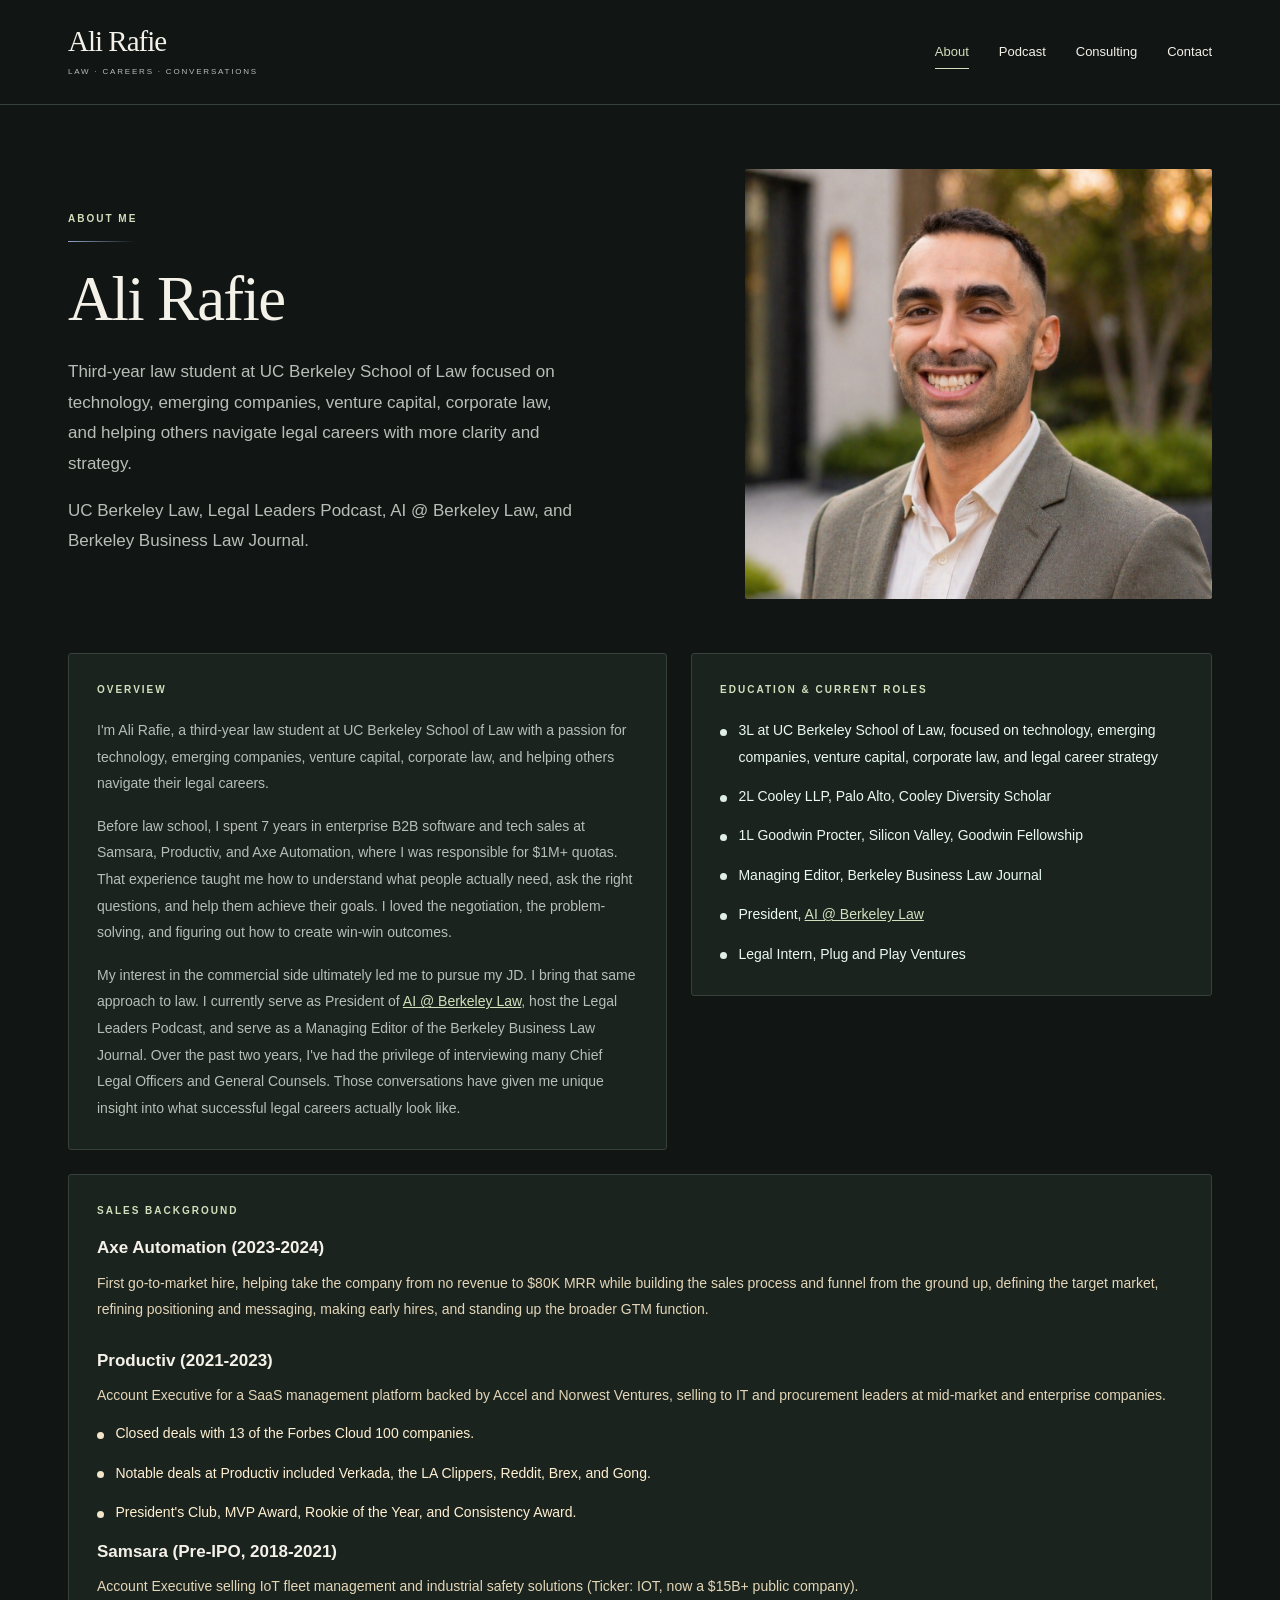
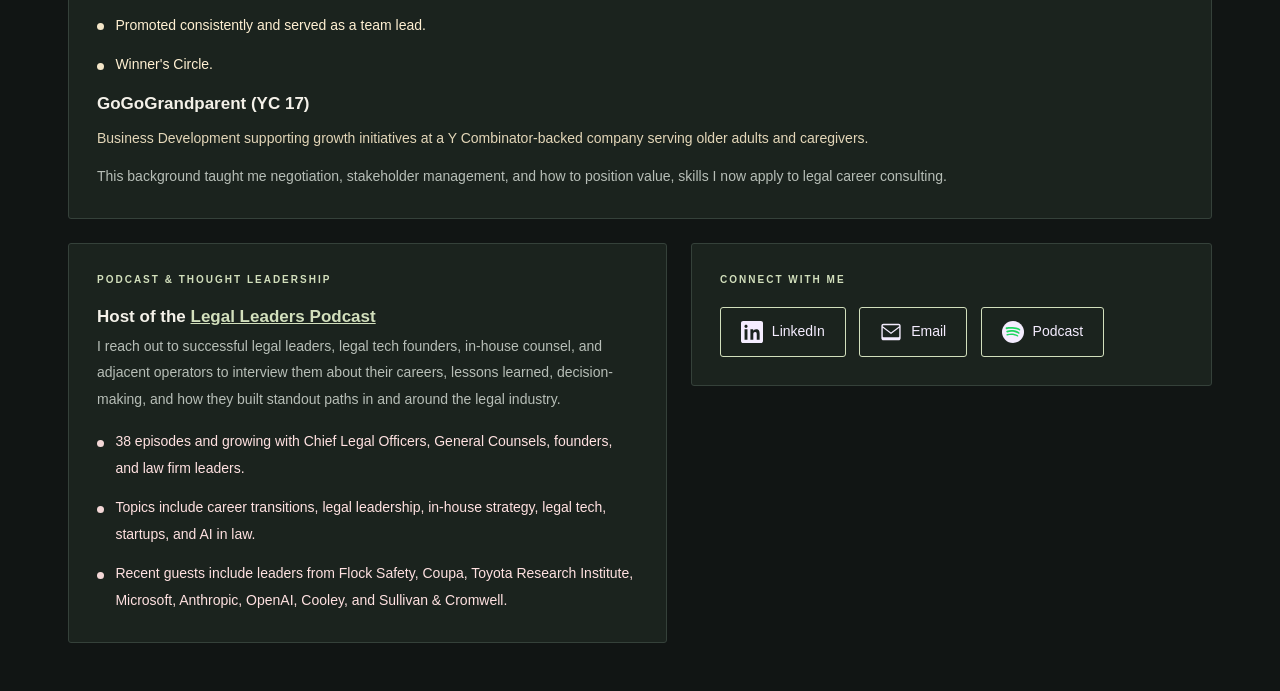
==== commit cce14799: "Unify page design and clarify free consulting offer" ====
--- a/index.html
+++ b/index.html
@@ -1799,8 +1799,8 @@
 .consulting-booking-actions { flex-wrap: wrap; }
 .consulting-booking-actions a { text-align: center; }
 </style>
-<link rel="stylesheet" href="/practice.css?v=6">
-<link rel="stylesheet" href="/site-shell.css?v=3">
+<link rel="stylesheet" href="/practice.css?v=7">
+<link rel="stylesheet" href="/site-shell.css?v=4">
 <script src="/site-shell.js?v=1" defer></script>
 </head>
 <body class="about-mode">
@@ -1954,7 +1954,7 @@
                 </div>
             </div>
         </section>
-        <section id="consulting" class="section"><div class="practice"><header class="practice-hero"><div class="practice-hero-copy"><p class="practice-eyebrow">ALI RAFIE / LEGAL CAREER CONSULTING</p><h1>Law school admissions.<br><em>BigLaw recruiting.</em></h1><p class="practice-lede">One-on-one guidance for law school applications and BigLaw recruiting. Thoughtful preparation, candid feedback, and a story that feels like you.</p><div class="practice-consult-actions"><a class="practice-button" href="https://calendly.com/alirafie-berkeley/new-meeting" target="_blank" rel="noopener">Book a free 15-min consult</a><a class="practice-hero-email" href="mailto:alirafie@berkeley.edu">Email Ali</a></div><p class="practice-consult-note">A short call about your goals. Paid coaching is optional and booked separately.</p></div><figure class="practice-portrait"><img src="/assets/portraits/ali-consulting.jpg" alt="Ali Rafie" width="640" height="800"><figcaption>Ali Rafie <span>UC Berkeley Law · Legal Leaders Podcast</span></figcaption></figure></header>
+        <section id="consulting" class="section"><div class="practice"><header class="practice-hero"><div class="practice-hero-copy"><p class="practice-eyebrow">ALI RAFIE / LEGAL CAREER CONSULTING</p><h1>Your next chapter.<br><em>Let’s get you ready.</em></h1><p class="practice-lede">Law school admissions and BigLaw recruiting, one-on-one with Ali Rafie. Build an application that tells your story or prepare for the interview that comes next.</p><div class="practice-free-offer"><p class="practice-offer-label">YOUR FREE 15-MINUTE CONSULT</p><ul><li>Choose your focus: law school admissions or BigLaw</li><li>Bring one application or recruiting question</li><li>Get direct feedback and a clear next step</li></ul></div><div class="practice-consult-actions"><a class="practice-button" href="https://calendly.com/alirafie-berkeley/new-meeting" target="_blank" rel="noopener">Book a free 15-min consult</a><a class="practice-hero-email" href="mailto:alirafie@berkeley.edu">Email Ali</a></div><p class="practice-consult-note">Free, with no obligation. Ongoing coaching is $150/hour if you choose to continue.</p></div><figure class="practice-portrait"><img src="/assets/portraits/ali-consulting.jpg" alt="Ali Rafie" width="640" height="800"><figcaption>Ali Rafie <span>UC Berkeley Law · Legal Leaders Podcast</span></figcaption></figure></header>
 <div class="practice-credentials"><span>UC Berkeley School of Law</span><span>1L Goodwin · 2L Cooley</span><span>Host, Legal Leaders Podcast</span></div><section class="practice-section"><div class="practice-section-heading"><p class="practice-eyebrow">01 / HOW I CAN HELP</p><h2>Two paths.<br>The same personal attention.</h2></div><div class="practice-paths"><a class="practice-path" href="/admissions/"><span class="practice-eyebrow">FOR LAW SCHOOL APPLICANTS</span><h3>Law school<br>admissions <span>↗</span></h3><p>Personal statements, supplemental essays, resumes, and application strategy. Build a cohesive application around your own voice.</p><span class="practice-text-link">Explore admissions coaching</span></a><a class="practice-path" href="/biglaw/"><span class="practice-eyebrow">FOR LAW STUDENTS</span><h3>BigLaw<br>recruiting <span>↗</span></h3><p>Interview preparation, firm and office strategy, resumes, and networking. Connect your experience to the opportunities you want.</p><span class="practice-text-link">Explore recruiting coaching</span></a></div></section>
 <section class="practice-section practice-people" aria-labelledby="people-heading">
  <div class="practice-people-heading"><div><h2 id="people-heading">People I’ve helped.</h2></div><p>Personal support for applications, interviews, and the next step.</p></div>
@@ -2000,7 +2000,7 @@
  <p class="practice-people-note">Experience summaries written from Ali’s account and shared with permission. Zachary’s public thank-you is quoted separately. School and firm names do not imply endorsement.</p>
  <div class="practice-people-cta"><p>Let’s talk about your next step.</p><a class="practice-button" href="https://calendly.com/alirafie-berkeley/new-meeting" target="_blank" rel="noopener">Book a free 15-min consult</a></div>
 </section>
-<section class="practice-section practice-about"><div><p class="practice-eyebrow">02 / WHO YOU WORK WITH</p><h2>Work directly<br>with Ali Rafie.</h2></div><div class="practice-bio"><p class="practice-bio-lead">I'm Ali, a third-year student at UC Berkeley School of Law and host of the Legal Leaders Podcast.</p><p>My path to law started with seven years in enterprise software sales. Learning how to ask good questions, understand an audience, and communicate clearly now shapes the way I coach.</p><p>I received 1L and 2L BigLaw summer offers, with diversity fellowship and scholarship awards totaling $100K, and gained experience at Goodwin and Cooley. I work directly with you on your materials, your preparation, and the decisions in front of you.</p><a class="practice-text-link" href="/#about">More about my background ↗</a><p class="practice-disclosure">Independent coaching. UC Berkeley, Cooley, and Goodwin do not endorse this service.</p></div></section><section class="practice-section" id="pricing"><div class="practice-section-heading"><p class="practice-eyebrow">03 / WORKING TOGETHER</p><h2>Start with a conversation.<br>Then make a plan.</h2></div><div class="practice-pricing"><article class="practice-rate"><span class="practice-eyebrow">ONE-ON-ONE COACHING</span><p class="practice-price">$200<span> / hour</span></p><p>1-hour minimum</p><p>Focused time on your goals, with feedback tailored to your background and materials.</p><div class="practice-rate-row"><strong>Five-hour package</strong><span>$800</span></div><div class="practice-rate-row"><strong>Offline materials review</strong><span>$200 / hour</span></div></article><div class="practice-process"><div><span>01</span><p><strong>Meet first.</strong> A free 15-minute consultation to discuss your goals and whether we're a fit.</p></div><div><span>02</span><p><strong>Reserve your session.</strong> If you choose to continue, pay $200 for a one-hour session.</p></div><div><span>03</span><p><strong>Get to work.</strong> We meet for your session.</p></div><details><summary>Already booked? Session payments</summary><div class="practice-payment"><a href="https://buy.stripe.com/fZucMX1KS8FpcFkbZycAo02" target="_blank" rel="noopener">Pay for your session ($200)</a></div></details></div></div></section><section class="practice-closing"><p class="practice-eyebrow">LET'S TALK ABOUT WHAT'S NEXT</p><h2>Bring your questions.<br>We'll start there.</h2><a class="practice-button" href="https://calendly.com/alirafie-berkeley/new-meeting" target="_blank" rel="noopener">Book a free consultation <span aria-hidden="true">↗</span></a><a class="practice-email" href="mailto:alirafie@berkeley.edu">Email Ali: alirafie@berkeley.edu</a></section><footer class="practice-footer"><span>Ali Rafie · Independent consulting</span><nav aria-label="Consulting services"><a href="/admissions/">Admissions</a><a href="/biglaw/">BigLaw recruiting</a></nav></footer></div></section>
+<section class="practice-section practice-about"><div><p class="practice-eyebrow">02 / WHO YOU WORK WITH</p><h2>Work directly<br>with Ali Rafie.</h2></div><div class="practice-bio"><p class="practice-bio-lead">I'm Ali, a third-year student at UC Berkeley School of Law and host of the Legal Leaders Podcast.</p><p>My path to law started with seven years in enterprise software sales. Learning how to ask good questions, understand an audience, and communicate clearly now shapes the way I coach.</p><p>I received 1L and 2L BigLaw summer offers, with diversity fellowship and scholarship awards totaling $100K, and gained experience at Goodwin and Cooley. I work directly with you on your materials, your preparation, and the decisions in front of you.</p><a class="practice-text-link" href="/#about">More about my background ↗</a><p class="practice-disclosure">Independent coaching. UC Berkeley, Cooley, and Goodwin do not endorse this service.</p></div></section><section class="practice-section" id="pricing"><div class="practice-section-heading"><p class="practice-eyebrow">03 / WORKING TOGETHER</p><h2>Start with a conversation.<br>Then make a plan.</h2></div><div class="practice-pricing"><article class="practice-rate"><span class="practice-eyebrow">ONE-ON-ONE COACHING</span><p class="practice-price">$150<span> / hour</span></p><p>1-hour minimum</p><p>Focused time on your goals, with feedback tailored to your background and materials.</p><div class="practice-rate-row"><strong>Offline materials review</strong><span>$150 / hour</span></div></article><div class="practice-process"><div><span>01</span><p><strong>Meet first.</strong> A free 15-minute consultation to discuss your goals and whether we're a fit.</p></div><div><span>02</span><p><strong>Reserve your session.</strong> If you choose to continue, pay $150 for a one-hour session.</p></div><div><span>03</span><p><strong>Get to work.</strong> We meet for your session.</p></div><details><summary>Already booked? Session payments</summary><div class="practice-payment"><a href="https://buy.stripe.com/fZucMX1KS8FpcFkbZycAo02" target="_blank" rel="noopener">Pay for your session ($150)</a></div></details></div></div></section><section class="practice-closing"><p class="practice-eyebrow">LET'S TALK ABOUT WHAT'S NEXT</p><h2>Bring your questions.<br>We'll start there.</h2><a class="practice-button" href="https://calendly.com/alirafie-berkeley/new-meeting" target="_blank" rel="noopener">Book a free consultation <span aria-hidden="true">↗</span></a><a class="practice-email" href="mailto:alirafie@berkeley.edu">Email Ali: alirafie@berkeley.edu</a></section><footer class="practice-footer"><span>Ali Rafie · Independent consulting</span><nav aria-label="Consulting services"><a href="/admissions/">Admissions</a><a href="/biglaw/">BigLaw recruiting</a></nav></footer></div></section>
         <section id="contact" class="section">
             <div class="contact-section">
                 <div class="contact-hero"><div class="contact-hero-copy"><p class="section-eyebrow">ALI RAFIE / GET IN TOUCH</p><h2>Contact</h2>
@@ -2317,6 +2317,6 @@
         window.addEventListener('hashchange', showSectionFromHash);
     </script>
 <script src="/booking-config.js"></script>
-<script src="/booking.js?v=2" defer></script>
+<script src="/booking.js?v=4" defer></script>
 </body>
 </html>
--- a/practice.css
+++ b/practice.css
@@ -1,85 +1,85 @@
 /* Editorial consulting layout */
-.practice-page { margin:0; background:#f7f5ef; color:#192b32; font-family:Arial,Helvetica,sans-serif; -webkit-font-smoothing:antialiased; }
+.practice-page { margin:0; background:var(--site-bg); color:var(--site-ink); font-family:Arial,Helvetica,sans-serif; -webkit-font-smoothing:antialiased; }
 .practice-page *, .practice *, .practice-nav * {box-sizing:border-box;}
 .practice-page a,.practice a {color:inherit;}
-.practice-nav {max-width:1240px;margin:auto;min-height:104px;padding:24px 48px;display:flex;justify-content:space-between;align-items:center;border-bottom:1px solid #d8ddd7;font-family:Arial,Helvetica,sans-serif;}
-.practice-nav a {color:#192b32;text-decoration:none;}
+.practice-nav {max-width:1240px;margin:auto;min-height:104px;padding:24px 48px;display:flex;justify-content:space-between;align-items:center;border-bottom:1px solid var(--site-line);font-family:Arial,Helvetica,sans-serif;}
+.practice-nav a {color:var(--site-ink);text-decoration:none;}
 .practice-wordmark {font-family:Georgia,serif;font-size:29px;letter-spacing:-1px;}
 .practice-wordmark span {display:block;font:9px Arial,sans-serif;letter-spacing:2px;margin-top:7px;}
 .practice-nav>div {display:flex;gap:30px;align-items:center;font-size:13px;}
-.practice-nav .practice-nav-book {border-bottom:1px solid #192b32;padding-bottom:6px;}
-.practice {max-width:1144px;margin:auto;color:#192b32;font:16px/1.7 Arial,Helvetica,sans-serif;}
-.practice h1,.practice h2,.practice h3 {font-family:Georgia,'Times New Roman',serif;font-weight:400;letter-spacing:-1.7px;color:#192b32;line-height:1.08;text-align:left;}
+.practice-nav .practice-nav-book {border-bottom:1px solid var(--site-ink);padding-bottom:6px;}
+.practice {max-width:1144px;margin:auto;color:var(--site-ink);font:16px/1.7 Arial,Helvetica,sans-serif;}
+.practice h1,.practice h2,.practice h3 {font-family:Georgia,'Times New Roman',serif;font-weight:400;letter-spacing:-1.7px;color:var(--site-ink);line-height:1.08;text-align:left;}
 .practice h1 {font-size:clamp(44px,5.4vw,72px);margin:24px 0;}
-.practice h1 em {font-weight:400;color:#667b6c;}
+.practice h1 em {font-weight:400;color:var(--site-muted);}
 .practice h2 {font-size:clamp(34px,3.7vw,48px);margin:16px 0 0;}
 .practice h3 {font-size:30px;letter-spacing:-.8px;}
 .practice p {margin:0 0 20px;}
-.practice .practice-eyebrow {font:10px/1.5 Arial,sans-serif;letter-spacing:2px;font-weight:600;color:#586b62;margin:0;}
+.practice .practice-eyebrow {font:10px/1.5 Arial,sans-serif;letter-spacing:2px;font-weight:600;color:var(--site-muted);margin:0;}
 .practice-hero {display:grid;grid-template-columns:1.3fr 1fr;align-items:center;gap:70px;padding:64px 0 54px;}
-.practice-lede {max-width:490px;font-size:17px;line-height:1.8;color:#596369;}
-.practice .practice-button {display:inline-flex;align-items:center;justify-content:space-between;gap:28px;padding:15px 22px;background:#203c37;color:#fff;text-decoration:none;font-size:13px;line-height:1.5;transition:background .2s;}
-.practice .practice-button:hover {background:#35574c;}
+.practice-lede {max-width:490px;font-size:17px;line-height:1.8;color:var(--site-muted);}
+.practice .practice-button {display:inline-flex;align-items:center;justify-content:space-between;gap:28px;padding:15px 22px;background:var(--site-accent);color:var(--site-bg);text-decoration:none;font-size:13px;line-height:1.5;transition:background .2s;}
+.practice .practice-button:hover {background:var(--site-hover);}
 .practice .practice-button span {font-size:19px;}
-.practice .practice-small {font-size:11px;margin-top:13px;color:#65716c;}
+.practice .practice-small {font-size:11px;margin-top:13px;color:var(--site-muted);}
 .practice-portrait {margin:0;}
 .practice-portrait img {width:100%;height:430px;object-fit:cover;object-position:50% 35%;display:block;border-radius:2px;filter:saturate(.7);}
 .practice-portrait figcaption {font-size:12px;padding-top:15px;display:flex;justify-content:space-between;gap:12px;}
-.practice-portrait figcaption span {font-size:10px;color:#6a746f;}
-.practice-credentials {display:flex;justify-content:space-between;gap:24px;padding:24px 0;border-top:1px solid #cdd4cd;border-bottom:1px solid #cdd4cd;font-size:12px;letter-spacing:.2px;color:#52635c;}
-.practice-section {padding:76px 0;border-bottom:1px solid #d2d8d1;}
+.practice-portrait figcaption span {font-size:10px;color:var(--site-muted);}
+.practice-credentials {display:flex;justify-content:space-between;gap:24px;padding:24px 0;border-top:1px solid var(--site-line);border-bottom:1px solid var(--site-line);font-size:12px;letter-spacing:.2px;color:var(--site-muted);}
+.practice-section {padding:76px 0;border-bottom:1px solid var(--site-line);}
 .practice-section-heading {margin-bottom:38px;}
-.practice-paths {display:grid;grid-template-columns:1fr 1fr;border:1px solid #cbd4cb;}
-.practice .practice-path {display:block;padding:36px;text-decoration:none;background:#eff1e9;transition:background .2s;}
-.practice .practice-path:hover {background:#e5eade;}
-.practice-path+.practice-path {border-left:1px solid #cbd4cb;background:#f0ebe0;}
+.practice-paths {display:grid;grid-template-columns:1fr 1fr;border:1px solid var(--site-line);}
+.practice .practice-path {display:block;padding:36px;text-decoration:none;background:var(--site-card);transition:background .2s;}
+.practice .practice-path:hover {background:var(--site-hover);}
+.practice-path+.practice-path {border-left:1px solid var(--site-line);background:var(--site-card);}
 .practice-path h3 {font-size:42px;margin:22px 0;line-height:1.1;}
-.practice-path h3 span {float:right;font-size:28px;color:#64776a;}
-.practice-path p {color:#5b6666;max-width:420px;font-size:15px;line-height:1.8;}
-.practice .practice-text-link {display:inline-block;font:12px/1.5 Arial,sans-serif;text-decoration:none;border-bottom:1px solid #76887c;padding-bottom:5px;}
+.practice-path h3 span {float:right;font-size:28px;color:var(--site-muted);}
+.practice-path p {color:var(--site-muted);max-width:420px;font-size:15px;line-height:1.8;}
+.practice .practice-text-link {display:inline-block;font:12px/1.5 Arial,sans-serif;text-decoration:none;border-bottom:1px solid var(--site-muted);padding-bottom:5px;}
 .practice-about {display:grid;grid-template-columns:1fr 1fr;gap:70px;}
-.practice-bio p {color:#5b6666;font-size:15px;line-height:1.85;}
-.practice-bio .practice-bio-lead {font-size:21px;line-height:1.6;color:#243a39;}
-.practice-bio .practice-disclosure {font-size:10px;color:#768079;margin:24px 0 0;line-height:1.6;max-width:390px;}
+.practice-bio p {color:var(--site-muted);font-size:15px;line-height:1.85;}
+.practice-bio .practice-bio-lead {font-size:21px;line-height:1.6;color:var(--site-ink);}
+.practice-bio .practice-disclosure {font-size:10px;color:var(--site-muted);margin:24px 0 0;line-height:1.6;max-width:390px;}
 .practice-services {display:grid;grid-template-columns:1fr 1fr;gap:0 48px;}
-.practice-services article {padding:28px 0 18px;border-top:1px solid #ccd4cc;}
-.practice-number {font-size:10px;letter-spacing:1px;color:#748577;}
+.practice-services article {padding:28px 0 18px;border-top:1px solid var(--site-line);}
+.practice-number {font-size:10px;letter-spacing:1px;color:var(--site-muted);}
 .practice-services h3 {font-size:27px;margin:15px 0;}
-.practice-services p {font-size:15px;color:#5b6666;max-width:440px;}
+.practice-services p {font-size:15px;color:var(--site-muted);max-width:440px;}
 .practice-pricing {display:grid;grid-template-columns:1fr 1fr;gap:70px;align-items:start;}
-.practice-rate {background:#e9ede4;border:1px solid #cfd7ca;padding:36px;}
+.practice-rate {background:var(--site-card);border:1px solid var(--site-line);padding:36px;}
 .practice .practice-price {font:64px/1.2 Georgia,serif;letter-spacing:-2px;margin:20px 0;}
-.practice-price span {font:13px Arial,sans-serif;letter-spacing:0;color:#617066;}
-.practice-rate>p:not(.practice-price) {font-size:14px;color:#5b6860;}
-.practice-rate-row {display:flex;justify-content:space-between;gap:20px;border-top:1px solid #cbd3c5;padding:17px 0 0;margin-top:17px;font-size:12px;}
+.practice-price span {font:13px Arial,sans-serif;letter-spacing:0;color:var(--site-muted);}
+.practice-rate>p:not(.practice-price) {font-size:14px;color:var(--site-muted);}
+.practice-rate-row {display:flex;justify-content:space-between;gap:20px;border-top:1px solid var(--site-line);padding:17px 0 0;margin-top:17px;font-size:12px;}
 .practice-rate-row strong {font-weight:400;}
-.practice-process>div {display:flex;gap:22px;padding:0 0 20px;margin-bottom:20px;border-bottom:1px solid #d2d8d1;}
-.practice-process>div>span {font:12px Georgia,serif;color:#6b7f6b;padding-top:3px;}
-.practice-process p {font-size:14px;color:#5b6666;margin:0;}
-.practice-process strong {color:#213931;}
+.practice-process>div {display:flex;gap:22px;padding:0 0 20px;margin-bottom:20px;border-bottom:1px solid var(--site-line);}
+.practice-process>div>span {font:12px Georgia,serif;color:var(--site-muted);padding-top:3px;}
+.practice-process p {font-size:14px;color:var(--site-muted);margin:0;}
+.practice-process strong {color:var(--site-ink);}
 .practice details {font-size:12px;}
 .practice summary {cursor:pointer;padding:8px 0;}
 .practice-payment {display:flex;gap:25px;flex-wrap:wrap;padding-top:15px;}
 .practice-closing {padding:72px 0;text-align:center;}
 .practice-closing h2 {text-align:center;font-size:clamp(40px,4.5vw,58px);margin:22px 0 30px;}
-.practice .practice-email {display:block;width:fit-content;margin:18px auto 0;font-size:11px;color:#69776d;text-decoration:none;}
-.practice-footer {display:flex;justify-content:space-between;gap:24px;border-top:1px solid #cbd4cb;padding:24px 0 32px;font-size:10px;color:#6a786d;}
+.practice .practice-email {display:block;width:fit-content;margin:18px auto 0;font-size:11px;color:var(--site-muted);text-decoration:none;}
+.practice-footer {display:flex;justify-content:space-between;gap:24px;border-top:1px solid var(--site-line);padding:24px 0 32px;font-size:10px;color:var(--site-muted);}
 .practice-footer nav {display:flex;gap:24px;}
 .practice-footer a {text-decoration:none;}
-.practice a:focus-visible,.practice-nav a:focus-visible {outline:2px solid #426953;outline-offset:5px;}
-body.consulting-mode {background:#f7f5ef;}
+.practice a:focus-visible,.practice-nav a:focus-visible {outline:2px solid var(--site-accent);outline-offset:5px;}
+body.consulting-mode {background:var(--site-bg);}
 body.consulting-mode .container {background:none;border:0;box-shadow:none;max-width:1240px;padding:0 48px;margin:0 auto;border-radius:0;}
 .practice-page main {padding:0 48px;}
-body.about-mode {background:#0f171b;}
+body.about-mode {background:var(--site-muted);}
 body.about-mode .container {background:none;border:0;box-shadow:none;max-width:1160px;padding:35px 32px;}
 .about-section .about-hero {gap:60px;padding:10px 0 52px;}
 .about-section .about-hero-copy h2 {font-family:Georgia,serif;font-weight:400;font-size:64px;letter-spacing:-2px;}
-.about-section .about-kicker {color:#a9bda7;font-size:10px;letter-spacing:2px;}
+.about-section .about-kicker {color:var(--site-accent);font-size:10px;letter-spacing:2px;}
 .about-section .about-hero .profile-img {border:0;border-radius:2px;box-shadow:none;}
 .about-section .about-grid {grid-template-columns:1.15fr 1fr;gap:24px;align-items:start;}
-.about-section .about-card {border:1px solid #2b373a;background:#152125;padding:30px;border-radius:3px;}
-.about-section .about-card .section-title {font-size:10px;letter-spacing:2px;color:#b7c7b4;margin-bottom:20px;}
-.about-section .about-card p,.about-section .about-card li {font-size:14px;line-height:1.9;color:#bdc8c9;}
+.about-section .about-card {border:1px solid var(--site-line);background:var(--site-card);padding:30px;border-radius:3px;}
+.about-section .about-card .section-title {font-size:10px;letter-spacing:2px;color:var(--site-accent);margin-bottom:20px;}
+.about-section .about-card p,.about-section .about-card li {font-size:14px;line-height:1.9;color:var(--site-muted);}
 .about-section .sales-card {grid-column:1/-1;}
 .about-section .company {font-size:17px;}
 @media(max-width:900px) {
@@ -110,7 +110,7 @@
  .practice-paths,.practice-about,.practice-pricing,.practice-services {grid-template-columns:1fr;gap:24px;}
  .practice-paths {gap:0;}
  .practice .practice-path {padding:28px;}
- .practice-path+.practice-path {border-left:0;border-top:1px solid #cbd4cb;}
+ .practice-path+.practice-path {border-left:0;border-top:1px solid var(--site-line);}
  .practice-path h3 {font-size:35px;}
  .practice-rate {padding:28px;}
  .practice-closing {padding:48px 0;}
@@ -123,51 +123,51 @@
  .about-section .about-hero-copy h2 {font-size:48px;}
  .about-section .about-card {padding:24px;}
 }
-.practice .practice-path+.practice-path {background:#f0ebe0;}
-.practice .practice-path+.practice-path:hover {background:#e9e2d3;}
+.practice .practice-path+.practice-path {background:var(--site-card);}
+.practice .practice-path+.practice-path:hover {background:var(--site-hover);}
 .practice h1 {font-size:clamp(44px,4.9vw,64px);}
 @media(max-width:650px) {.practice h1 {font-size:42px;}}
 
 /* A visible alternative to scheduling for visitors with questions. */
 .practice .practice-email-intro {margin-top:24px;display:flex;flex-direction:column;align-items:flex-start;gap:5px;}
-.practice .practice-email-intro>span {font-size:11px;color:#65716c;}
-.practice .practice-email-intro a {font-size:16px;line-height:1.5;color:#203c37;text-decoration:none;border-bottom:1px solid #8a9c8d;padding-bottom:3px;overflow-wrap:anywhere;}
-.practice .practice-email-intro a:hover {color:#35574c;border-color:#35574c;}
+.practice .practice-email-intro>span {font-size:11px;color:var(--site-muted);}
+.practice .practice-email-intro a {font-size:16px;line-height:1.5;color:var(--site-accent);text-decoration:none;border-bottom:1px solid var(--site-muted);padding-bottom:3px;overflow-wrap:anywhere;}
+.practice .practice-email-intro a:hover {color:var(--site-hover);border-color:var(--site-hover);}
 .practice .practice-email-intro a span {margin-left:12px;}
-.practice .practice-email {font-size:15px;color:#203c37;margin-top:24px;text-decoration:underline;text-underline-offset:5px;}
+.practice .practice-email {font-size:15px;color:var(--site-accent);margin-top:24px;text-decoration:underline;text-underline-offset:5px;}
 
 /* Clarify the free consultation and simplify contact options. */
 .practice .practice-consult-actions {display:flex;align-items:center;flex-wrap:wrap;gap:16px 24px;margin-top:26px;}
 .practice .practice-consult-actions .practice-button {font-size:16px;min-height:48px;justify-content:center;padding:15px 22px;}
-.practice .practice-hero-email {font-size:14px;color:#203c37;text-decoration:underline;text-underline-offset:5px;}
-.practice .practice-consult-note {font-size:14px;line-height:1.7;color:#596369;margin:16px 0 0;max-width:440px;}
+.practice .practice-hero-email {font-size:14px;color:var(--site-accent);text-decoration:underline;text-underline-offset:5px;}
+.practice .practice-consult-note {font-size:14px;line-height:1.7;color:var(--site-muted);margin:16px 0 0;max-width:440px;}
 
 /* People helped: permission-based experience summaries, scoped to consulting. */
 .practice .practice-people-heading {display:grid;grid-template-columns:1.4fr 1fr;gap:64px;align-items:end;margin-bottom:40px;}
-.practice .practice-people-heading>p {color:#596369;font-size:17px;line-height:1.8;max-width:350px;margin:0;}
-.practice .practice-people h2 em {font-style:italic;color:#667b6c;}
-.practice .practice-public-thanks {margin:0 0 44px;padding:32px 40px;background:#203c37;color:#f7f5ef;border-left:3px solid #a9bda7;}
-.practice .practice-public-thanks .practice-person-context {color:#c7d5c6;font-size:12px;letter-spacing:1.5px;}
+.practice .practice-people-heading>p {color:var(--site-muted);font-size:17px;line-height:1.8;max-width:350px;margin:0;}
+.practice .practice-people h2 em {font-style:italic;color:var(--site-muted);}
+.practice .practice-public-thanks {margin:0 0 44px;padding:32px 40px;background:var(--site-accent);color:var(--site-bg);border-left:3px solid var(--site-accent);}
+.practice .practice-public-thanks .practice-person-context {color:var(--site-muted);font-size:12px;letter-spacing:1.5px;}
 .practice .practice-public-thanks blockquote {margin:16px 0 24px;}
 .practice .practice-public-thanks blockquote p {font:400 clamp(23px,2.4vw,31px)/1.5 Georgia,serif;margin:0;letter-spacing:-.3px;max-width:930px;}
 .practice .practice-public-thanks figcaption {display:flex;flex-direction:column;gap:4px;font:14px/1.6 Arial,sans-serif;}
 .practice .practice-public-thanks figcaption strong {font-weight:600;}
-.practice .practice-public-thanks figcaption span {color:#d1dcd1;max-width:760px;}
+.practice .practice-public-thanks figcaption span {color:var(--site-muted);max-width:760px;}
 .practice .practice-people-group+.practice-people-group {margin-top:56px;}
 .practice .practice-people-group-heading {display:grid;grid-template-columns:1fr 1fr;gap:40px;align-items:start;margin-bottom:24px;}
 .practice .practice-people-group-heading h3 {font-size:30px;line-height:1.2;margin:0;letter-spacing:-.7px;max-width:400px;}
-.practice .practice-people-group-heading>p {font-size:15px;line-height:1.7;color:#596369;margin:0;max-width:480px;}
+.practice .practice-people-group-heading>p {font-size:15px;line-height:1.7;color:var(--site-muted);margin:0;max-width:480px;}
 .practice .practice-people-grid {display:grid;grid-template-columns:repeat(3,minmax(0,1fr));gap:22px;}
-.practice .practice-person {min-width:0;border:1px solid #cdd4cd;background:#fffefa;display:flex;flex-direction:column;}
+.practice .practice-person {min-width:0;border:1px solid var(--site-line);background:var(--site-bg);display:flex;flex-direction:column;}
 .practice .practice-person>img {display:block;width:100%;height:auto;aspect-ratio:1.25;object-fit:cover;object-position:center 28%;}
 .practice .practice-person-copy {padding:24px;flex:1;}
-.practice .practice-person-context {font:12px/1.5 Arial,sans-serif;letter-spacing:.45px;color:#586b62;margin:0 0 10px;}
-.practice .practice-person h4 {font:400 25px/1.2 Georgia,serif;letter-spacing:-.5px;color:#192b32;margin:0 0 7px;}
-.practice .practice-person-destination {font:600 14px/1.6 Arial,sans-serif;color:#203c37;margin:0;}
-.practice .practice-person blockquote {margin:20px 0 0;padding-top:17px;border-top:1px solid #d8ddd7;}
-.practice .practice-person blockquote p {font:16px/1.75 Arial,sans-serif;color:#4b5c59;margin:0;}
-.practice .practice-people-note {margin:28px 0 0;font-size:13px;line-height:1.8;color:#596369;max-width:960px;}
-.practice .practice-people-cta {margin-top:30px;padding-top:26px;border-top:1px solid #cdd4cd;display:flex;justify-content:space-between;align-items:center;gap:24px;}
+.practice .practice-person-context {font:12px/1.5 Arial,sans-serif;letter-spacing:.45px;color:var(--site-muted);margin:0 0 10px;}
+.practice .practice-person h4 {font:400 25px/1.2 Georgia,serif;letter-spacing:-.5px;color:var(--site-ink);margin:0 0 7px;}
+.practice .practice-person-destination {font:600 14px/1.6 Arial,sans-serif;color:var(--site-accent);margin:0;}
+.practice .practice-person blockquote {margin:20px 0 0;padding-top:17px;border-top:1px solid var(--site-line);}
+.practice .practice-person blockquote p {font:16px/1.75 Arial,sans-serif;color:var(--site-muted);margin:0;}
+.practice .practice-people-note {margin:28px 0 0;font-size:13px;line-height:1.8;color:var(--site-muted);max-width:960px;}
+.practice .practice-people-cta {margin-top:30px;padding-top:26px;border-top:1px solid var(--site-line);display:flex;justify-content:space-between;align-items:center;gap:24px;}
 .practice .practice-people-cta>p {font:24px/1.4 Georgia,serif;margin:0;}
 .practice .practice-people-cta .practice-button {font-size:16px;min-height:48px;}
 @media(max-width:900px) {
--- a/site-shell.css
+++ b/site-shell.css
@@ -146,3 +146,76 @@
  body.podcast-mode .podcast-filter {width:100%;min-width:0;min-height:46px;}
  body.podcast-mode .episode-card--no-media {grid-template-columns:1fr;}
 }
+
+/* Shared visual system, November 2026. All sections use the same palette and type. */
+:root,body.about-mode,body.podcast-mode,body.contact-mode,body.consulting-mode,body.practice-page {
+ --site-bg:#111514;--site-ink:#f4f1e9;--site-muted:#b7beb7;--site-line:#35413a;
+ --site-accent:#d2dfbc;--site-card:#1b231e;--site-hover:#29362b;
+ background:var(--site-bg);color:var(--site-ink);font-family:Arial,Helvetica,sans-serif;
+ -webkit-font-smoothing:antialiased;
+}
+.site-header {background:var(--site-bg);}
+.site-brand {font:400 29px/1.1 Georgia,serif;}
+body .site-nav {max-width:1240px;}
+body.about-mode .container,body.podcast-mode .container,body.contact-mode .container {padding-top:64px;}
+body .about-section .about-hero,body.podcast-mode .podcast-hero,body.contact-mode .contact-hero {
+ display:grid;grid-template-columns:1.3fr 1fr;gap:70px;align-items:center;padding:0 0 54px;margin:0;
+}
+body .about-section .about-hero-copy {grid-column:1;grid-row:1;}
+body .about-section .about-hero .profile-img {grid-column:2;grid-row:1;width:100%;height:430px;object-fit:cover;object-position:center 35%;}
+body .about-section .about-hero-copy h2,body.podcast-mode .podcast-hero-copy h2,body.contact-mode .contact-hero h2,.practice h1 {
+ font:400 clamp(42px,4.9vw,64px)/1.08 Georgia,serif;letter-spacing:-1.7px;color:var(--site-ink);margin:24px 0;text-align:left;
+}
+.practice h1 em {color:var(--site-accent);}
+body .about-section .about-intro,body .about-section .about-subtitle,body.podcast-mode .podcast-subtitle,body.contact-mode .contact-subtitle,.practice-lede {font:17px/1.8 Arial,Helvetica,sans-serif;color:var(--site-muted);max-width:510px;}
+body .about-section .about-kicker,body.podcast-mode .section-eyebrow,body.contact-mode .section-eyebrow,.practice .practice-eyebrow {font:600 10px/1.5 Arial,sans-serif;letter-spacing:2px;color:var(--site-accent);}
+body .about-section .about-card,body.contact-mode .contact-card {border:1px solid var(--site-line);background:var(--site-card);padding:28px;border-radius:3px;}
+body .about-section .about-card *,body .about-section .role {font-family:Arial,Helvetica,sans-serif;}
+body .about-section .company {color:var(--site-ink);}
+body .about-section .connect-links a,body.podcast-mode .podcast-button,body.contact-mode .contact-actions .podcast-button,.practice .practice-button {
+ border:1px solid var(--site-accent);border-radius:3px;box-shadow:none;min-height:48px;padding:13px 20px;font:400 14px/1.5 Arial,sans-serif;text-decoration:none;
+}
+body.podcast-mode .podcast-button.primary,body.contact-mode .contact-actions .podcast-button.primary,.practice .practice-button {background:var(--site-accent);color:#111514;}
+body.podcast-mode .podcast-button.secondary,body.contact-mode .contact-actions .podcast-button.secondary {background:transparent;color:var(--site-ink);border-color:var(--site-line);}
+.practice .practice-button:hover,body.podcast-mode .podcast-button.primary:hover {background:#e1ebd1;color:#111514;}
+.practice .practice-public-thanks {background:var(--site-card);color:var(--site-ink);}
+.practice .practice-public-thanks .practice-person-context,.practice .practice-public-thanks figcaption span {color:var(--site-muted);}
+.practice .practice-free-offer {margin-top:26px;padding:20px 24px;border:1px solid var(--site-line);border-left:3px solid var(--site-accent);border-radius:3px;background:var(--site-card);max-width:520px;}
+.practice .practice-offer-label {font:600 10px/1.5 Arial,sans-serif;letter-spacing:1.6px;color:var(--site-accent);margin:0 0 12px;}
+.practice-free-offer ul {padding-left:18px;margin:0;}
+.practice-free-offer li {font:14px/1.65 Arial,sans-serif;color:var(--site-ink);padding:3px 0;}
+.practice .practice-consult-note {font-size:12px;color:var(--site-muted);}
+.practice .practice-hero-email,.practice .practice-email {color:var(--site-accent);}
+.practice .practice-portrait img {filter:none;}
+.practice .practice-path,.practice .practice-path+.practice-path {background:var(--site-card);}
+.practice .practice-path:hover,.practice .practice-path+.practice-path:hover {background:var(--site-hover);}
+@media(max-width:900px) {
+ body .about-section .about-hero,body.podcast-mode .podcast-hero,body.contact-mode .contact-hero {gap:35px;}
+}
+@media(max-width:650px) {
+ body.about-mode .container,body.podcast-mode .container,body.contact-mode .container {padding-top:40px;}
+ body .about-section .about-hero,body.podcast-mode .podcast-hero,body.contact-mode .contact-hero {grid-template-columns:1fr;gap:28px;padding-bottom:32px;}
+ body .about-section .about-hero-copy,body .about-section .about-hero .profile-img {grid-column:auto;grid-row:auto;}
+ body .about-section .about-hero .profile-img {width:120px;height:145px;}
+ body .about-section .about-hero-copy h2,body.podcast-mode .podcast-hero-copy h2,body.contact-mode .contact-hero h2,.practice h1 {font-size:42px;}
+ .practice .practice-free-offer {padding:17px 19px;margin-top:22px;}
+ .practice .practice-consult-actions {gap:16px;}
+}
+body.podcast-mode .podcast-button.brand-spotify {background:var(--site-accent);color:#111514;border-color:var(--site-accent);}
+body.podcast-mode .podcast-button.brand-youtube,body.podcast-mode .podcast-button.brand-apple {background:transparent;color:var(--site-ink);border-color:var(--site-line);}
+body.podcast-mode .podcast-button.brand-youtube:hover,body.podcast-mode .podcast-button.brand-apple:hover {background:var(--site-card);border-color:var(--site-accent);}
+@media(max-width:650px) {
+ .practice-hero-copy {display:flex;flex-direction:column;align-items:flex-start;}
+ .practice-hero-copy>.practice-eyebrow {order:0;}
+ .practice-hero-copy>h1 {order:1;}
+ .practice-hero-copy>.practice-lede {order:2;}
+ .practice-hero-copy>.practice-consult-actions {order:3;margin-top:4px;}
+ .practice-hero-copy>.practice-free-offer {order:4;width:100%;}
+ .practice-hero-copy>.practice-consult-note {order:5;}
+}
+/* Section colors vary within the same layout and typography system. */
+body.about-mode {--site-bg:#111514;--site-card:#1b231e;--site-line:#35413a;--site-accent:#d2dfbc;--site-hover:#29362b;}
+body.podcast-mode {--site-bg:#111923;--site-card:#1a2735;--site-line:#344655;--site-accent:#bbd2eb;--site-hover:#283b4c;}
+body.contact-mode {--site-bg:#22191c;--site-card:#302329;--site-line:#503a42;--site-accent:#e8c4b9;--site-hover:#423039;}
+body.practice-page,body.consulting-mode {--site-bg:#151c18;--site-card:#202d24;--site-line:#3b4b3e;--site-accent:#d2dfbc;--site-hover:#304034;}
+body.podcast-mode .podcast-button.brand-spotify {color:#111514;}
